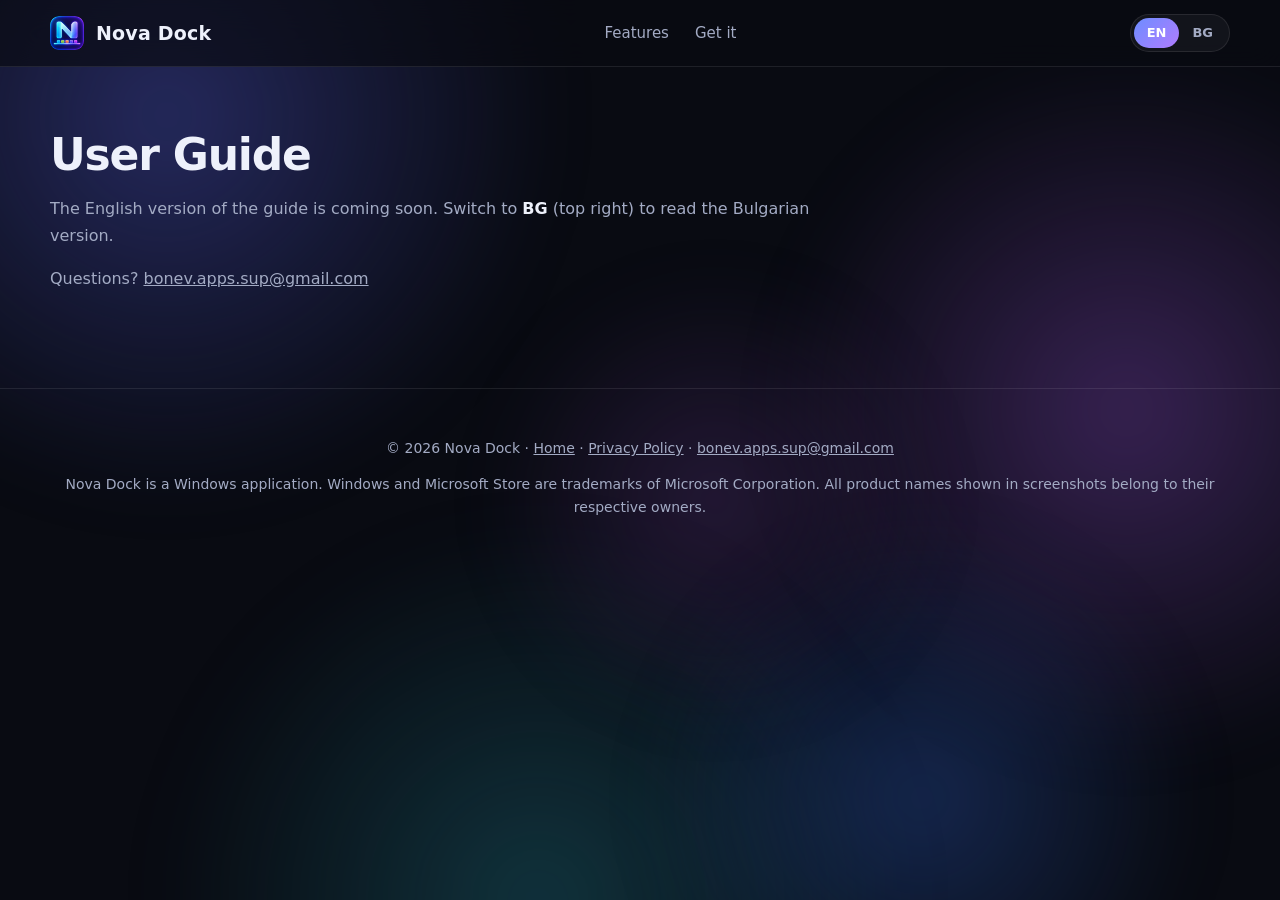
==== guide.html @ 0fa676b1 "Add user guide page (Bulgarian) Co-Authored-By: Claude Sonnet 5.5 <noreply@anthropic.com>" ====
<!doctype html>
<html lang="en">
<head>
<meta charset="utf-8">
<meta name="viewport" content="width=device-width, initial-scale=1">
<title>User Guide — Nova Dock</title>
<meta name="description" content="User guide for Nova Dock, a dock for Windows: adding items, widgets, themes, settings and backup.">
<meta name="theme-color" content="#090b12">
<link rel="icon" type="image/png" href="img/favicon.png">
<link rel="stylesheet" href="css/style.css">
</head>
<body>

<div class="bg" aria-hidden="true"><i></i><i></i><i></i><i></i><i></i></div>

<nav class="top">
  <div class="wrap">
    <a class="brand" href="index.html"><img src="img/icon.png" alt="Nova Dock"> Nova Dock</a>
    <div class="links">
      <a href="index.html#features" data-i18n="nav.features">Features</a>
      <a href="index.html#get" data-i18n="nav.get">Get it</a>
    </div>
    <div class="lang" role="group" aria-label="Language">
      <button type="button" data-lang="en" class="on">EN</button>
      <button type="button" data-lang="bg">BG</button>
    </div>
  </div>
</nav>

<main class="guide">
  <div class="wrap">

    <article class="l-en">
      <h1>User Guide</h1>
      <p>The English version of the guide is coming soon. Switch to <strong>BG</strong> (top right) to read the Bulgarian version.</p>
      <p>Questions? <a href="mailto:bonev.apps.sup@gmail.com">bonev.apps.sup@gmail.com</a></p>
    </article>

    <div class="l-bg guide-layout">

      <aside class="toc" aria-label="Съдържание">
        <strong>Съдържание</strong>
        <a href="#start">1. Първи стъпки</a>
        <a href="#add">2. Добавяне в дока</a>
        <a href="#widgets">3. Уиджети</a>
        <a href="#look">4. Вид и теми</a>
        <a href="#behavior">5. Поведение</a>
        <a href="#backup">6. Настройки и архив</a>
        <a href="#faq">7. Въпроси</a>
        <a href="#contact">8. Контакт</a>
      </aside>

      <article class="guide-body">
        <h1>Ръководство за потребителя</h1>
        <p class="intro">Накратко как се работи с Nova Dock. Почти всичко се прави с десен бутон на мишката върху дока.</p>

        <h2 id="start">1. Първи стъпки</h2>
        <img class="shot" src="img/dock.png" alt="Nova Dock на работния плот" loading="lazy">
        <p>След инсталацията докът се появява в долния край на екрана с няколко готови икони. Нищо друго не е нужно: плъзни мишката върху иконите, за да се увеличат, и щракни, за да стартираш програма.</p>
        <ul>
          <li><strong>Десен бутон</strong> върху дока (или върху празно място в него) отваря главното меню: добавяне, теми, настройки, изход.</li>
          <li><strong>Настройки</strong> — десен бутон върху дока → <em>Настройки…</em>.</li>
          <li><strong>Изход</strong> — десен бутон → <em>Изход</em>. Така докът се затваря напълно.</li>
          <li><strong>Стартиране с Windows</strong> — включва се в <em>Настройки → Общи</em>.</li>
          <li><strong>Бързи клавиши</strong> за скриване/показване на докове и за отваряне на настройките могат да се зададат в <em>Настройки → Поведение</em>. По подразбиране не са зададени.</li>
        </ul>

        <h2 id="add">2. Добавяне на неща в дока</h2>
        <p>Десен бутон върху дока → <em>Добави в дока</em>. Може да добавиш:</p>
        <ul>
          <li><strong>Приложение от списъка</strong> — избираш от всичко инсталирано на компютъра.</li>
          <li><strong>Файл (.exe, .lnk)</strong> — програма или пряк път.</li>
          <li><strong>Папка</strong> — отваря се в Explorer или като купчина (ветрило или мрежа) с последните файлове. Има и <em>готови папки</em>.</li>
          <li><strong>Разделител</strong> — тънка линия между групи икони.</li>
          <li><strong>Контейнер (група)</strong> — една икона, която отваря няколко приложения или файла.</li>
          <li><strong>Бутон „Всички програми“</strong> — списък с всичко инсталирано.</li>
          <li><strong>Уиджет</strong> — виж следващия раздел.</li>
        </ul>
        <p>Можеш и да <strong>влачиш</strong> файл или програма с мишката направо върху дока. Иконите се пренареждат пак с влачене.</p>
        <p>Десен бутон върху самата икона: <em>Преименувай</em>, <em>Смени иконата</em>, <em>Свойства</em>, <em>Премахни</em>. Ако искаш да не ги местиш случайно, ползвай <em>Заключи иконите</em> в главното меню.</p>
        <p>Отворените програми се показват в дока със светещ индикатор. Задръж мишката върху тях, за да видиш <strong>малък преглед на прозореца</strong>.</p>

        <h2 id="widgets">3. Уиджети</h2>
        <img class="shot" src="img/gallery.png" alt="Прозорецът за добавяне на уиджет" loading="lazy">
        <p>Уиджетът е жива икона, която показва информация или отваря малък прозорец. Добавят се от <em>Добави в дока → Уиджет…</em>. В прозореца избираш къде да отиде — <strong>в дока</strong>, <strong>на десктопа</strong> или <strong>в панела на десктопа</strong>. Зеленият <strong>+</strong> добавя, червеният <strong>−</strong> маха. Зелената отметка показва колко пъти е добавен.</p>
        <p>Десен бутон върху уиджет отваря неговите настройки (<em>Настройки на уиджета…</em>).</p>

        <h3>Системни</h3>
        <ul>
          <li><strong>Процесор, Памет, Дискове, Мрежа</strong> — натоварване, свободно място, скорост на мрежата.</li>
          <li><strong>Батерия / Захранване</strong> — заряд и бутони за изключване, рестарт и заспиване.</li>
          <li><strong>Език на клавиатурата</strong> — показва текущия и го сменя с щракване.</li>
          <li><strong>Виртуални десктопи</strong> — на кой десктоп си и колко има.</li>
          <li><strong>Сила на звука</strong> и <strong>Кошче</strong>.</li>
        </ul>

        <h3>Време и организация</h3>
        <ul>
          <li><strong>Часовник</strong> — час и дата.</li>
          <li><strong>Календар</strong> — щракни, за да отвориш месеца. Добавяш <strong>събития</strong> с час, напомняне и повторение (всяка седмица, месец или година). Дните със събития са отбелязани с линия. Първият ден от седмицата е Автоматично, понеделник или неделя.
            <img class="shot" src="img/calendar.png" alt="Календарът със събития" loading="lazy"></li>
          <li><strong>Времето</strong> — 7-дневна прогноза за избран от теб град. Градът се търси по име в <em>Настройки на времето…</em>. Данните са от MET Norway, безплатни са и не искат профил.
            <img class="shot" src="img/weather.png" alt="Прогноза за времето" loading="lazy"></li>
          <li><strong>Часовници по света</strong> — няколко часови зони едновременно.
            <img class="shot" src="img/worldclock.png" alt="Часовници по света" loading="lazy"></li>
          <li><strong>Работно време</strong> — таймер за работа и почивка. <strong>Таймер</strong> — обратно броене с аларма.
            <img class="shot" src="img/timer.png" alt="Таймер" loading="lazy"></li>
        </ul>

        <h3>Бележки и бързи неща</h3>
        <ul>
          <li><strong>Бележки</strong> — цветни лепящи бележки.
            <img class="shot" src="img/notes.png" alt="Бележки" loading="lazy"></li>
          <li><strong>Клипборд</strong> — историята на копираното. Щракни върху ред, за да го поставиш отново. Пази се само докато докът работи.
            <img class="shot" src="img/clipboard.png" alt="История на клипборда" loading="lazy"></li>
          <li><strong>Бързи действия</strong> — бутони за често ползвани неща (звук, нощен режим и др.) и плъзгач за <strong>яркост</strong> на екрана, ако компютърът го поддържа.
            <img class="shot" src="img/quick.png" alt="Бързи действия" loading="lazy"></li>
          <li>Има и фоторамка, ИИ чатове, игри и други — виж ги в прозореца за добавяне на уиджет.</li>
        </ul>

        <h2 id="look">4. Вид и теми</h2>
        <img class="shot" src="img/themes.png" alt="Готови теми" loading="lazy">
        <p>Най-бързият начин е <em>Теми…</em> в главното меню: избираш готова тема и докът се променя веднага. Ако искаш повече контрол, в <em>Настройки</em> има отделни секции:</p>
        <ul>
          <li><strong>Позиция</strong> — отгоре или отдолу, на кой монитор, къде по ширина и дали да резервира място, за да не го застъпват големите прозорци.</li>
          <li><strong>Размери</strong> — големина на иконите и разстояния.</li>
          <li><strong>Фон, Рамка, Сянка</strong> — цвят, прозрачност, градиент, размазване, своя картинка.</li>
          <li><strong>Форма на дока</strong> — заоблен правоъгълник, капсула, полица до ръба или 3D полица.
            <img class="shot" src="img/shapes.png" alt="Форми на дока" loading="lazy"></li>
          <li><strong>Увеличение и ефекти върху иконите</strong> — колко растат под мишката, отражения и др.</li>
          <li><strong>Ефект на средата</strong> — по желание <em>Сняг</em>, <em>Дъжд</em> или <em>Звезди</em> вътре в дока. По подразбиране е изключен.</li>
          <li><strong>Теми по график</strong> — докът сменя темата сам по часове.</li>
        </ul>

        <h2 id="behavior">5. Поведение</h2>
        <ul>
          <li><strong>Скриване на дока</strong> — докът може да се скрива, когато не го ползваш, и да се връща, щом приближиш мишката до ръба. Избираш анимацията и забавянето.</li>
          <li><strong>Няколко дока</strong> — <em>Докове → Нов док с икони</em>. Можеш да имаш и <em>таб док</em> (група от табове) или <em>док с балончета</em>. Всеки док има собствени настройки.</li>
          <li><strong>Профили на дока</strong> — запомнят цял набор от настройки и икони, например „Работа“ и „Игри“, и се сменят с един избор от менюто.</li>
          <li><strong>Прегледи на прозорци</strong> и <strong>надпис с името</strong> могат да се изключат от настройките.</li>
          <li><strong>Звуци</strong> — по желание: при стартиране на програма, при добавяне и махане на икона и когато програма иска внимание.</li>
        </ul>

        <h2 id="backup">6. Настройки и архив</h2>
        <ul>
          <li>Всичко, което настройваш, се пази на твоя компютър в папка <em>Data</em> до програмата. Нищо не се изпраща в интернет.</li>
          <li><strong>Резервно копие</strong> — в <em>Настройки → Резервно копие</em> избираш папка (например в OneDrive или Dropbox) и настройките се копират там.</li>
          <li><strong>На друг компютър</strong> — копирай папката <em>Data</em> или върни резервното копие.</li>
          <li><strong>Език</strong> — <em>Настройки → Език</em>. Приложението е на 12 езика, сред които български, английски, немски, френски, испански, италиански, португалски, руски, украински, полски, румънски и турски.</li>
          <li><strong>Версия</strong> — <em>Настройки → За приложението</em>.</li>
        </ul>

        <h2 id="faq">7. Често задавани въпроси</h2>
        <h3>Докът не се вижда.</h3>
        <p>Може да е скрит от автоматичното скриване — приближи мишката до ръба на екрана. Ако си задал бърз клавиш, натисни го. Ако нищо не помага, стартирай Nova Dock от менюто „Старт“.</p>
        <h3>Иконата на програма е грешна или липсва.</h3>
        <p>Десен бутон върху нея → <em>Обнови иконата</em> или <em>Смени иконата…</em>.</p>
        <h3>Времето не се показва.</h3>
        <p>Провери интернет връзката и дали е избран град (десен бутон върху уиджета → <em>Настройки на времето…</em>). Данните се обновяват на около час.</p>
        <h3>Как да върна всичко, както беше?</h3>
        <p>Върни резервното копие или избери друга тема от <em>Теми…</em>.</p>
        <h3>Приложението срива ли се?</h3>
        <p>Ако Nova Dock се срине, сам се стартира отново и ти казва за това. Моля, пиши ни — виж следващия раздел.</p>

        <h2 id="contact">8. Контакт</h2>
        <p>Въпрос, проблем или идея: <a href="mailto:bonev.apps.sup@gmail.com">bonev.apps.sup@gmail.com</a>. Виж и <a href="privacy.html">политиката за поверителност</a>.</p>
      </article>
    </div>

  </div>
</main>

<footer>
  <div class="wrap">
    <p>© <span id="year">2026</span> Nova Dock · <a href="index.html" data-i18n="legal.home">Home</a> · <a href="privacy.html" data-i18n="foot.privacy">Privacy Policy</a> · <a href="mailto:bonev.apps.sup@gmail.com">bonev.apps.sup@gmail.com</a></p>
    <p data-i18n="foot.text"></p>
  </div>
</footer>

<script src="js/lang-en.js"></script>
<script src="js/lang-bg.js"></script>
<script src="js/site.js"></script>
</body>
</html>
---- css/style.css ----
:root {
  --bg: #090b12;
  --bg-2: #0f1220;
  --card: rgba(255, 255, 255, 0.045);
  --card-border: rgba(255, 255, 255, 0.09);
  --text: #eef1fb;
  --dim: #a3abc4;
  --accent: #6d8dff;
  --accent-2: #b07cff;
  --accent-3: #4fd1c5;
  --radius: 20px;
  --max: 1180px;
}

* { box-sizing: border-box; }

html { scroll-behavior: smooth; }

body {
  margin: 0;
  background: var(--bg);
  color: var(--text);
  font-family: "Segoe UI", system-ui, -apple-system, "Helvetica Neue", Arial, sans-serif;
  line-height: 1.6;
  -webkit-font-smoothing: antialiased;
  overflow-x: hidden;
}

.bg {
  position: fixed;
  inset: 0;
  z-index: -2;
  overflow: hidden;
  pointer-events: none;
}

.bg i {
  position: absolute;
  border-radius: 50%;
  filter: blur(30px);
  will-change: transform;
}

.bg i:nth-child(1) {
  width: 62vmax; height: 62vmax; left: -18vmax; top: -22vmax;
  background: radial-gradient(circle at center, rgba(66, 72, 170, 0.5) 0%, rgba(66, 72, 170, 0.22) 38%, transparent 70%);
  animation: drift1 70s ease-in-out infinite alternate;
}

.bg i:nth-child(2) {
  width: 56vmax; height: 56vmax; right: -16vmax; top: 4vmax;
  background: radial-gradient(circle at center, rgba(112, 62, 160, 0.46) 0%, rgba(112, 62, 160, 0.2) 38%, transparent 70%);
  animation: drift2 86s ease-in-out infinite alternate;
}

.bg i:nth-child(3) {
  width: 60vmax; height: 60vmax; left: 12vmax; bottom: -30vmax;
  background: radial-gradient(circle at center, rgba(28, 108, 122, 0.42) 0%, rgba(28, 108, 122, 0.18) 38%, transparent 70%);
  animation: drift3 78s ease-in-out infinite alternate;
}

.bg i:nth-child(4) {
  width: 44vmax; height: 44vmax; right: 6vmax; bottom: -14vmax;
  background: radial-gradient(circle at center, rgba(40, 82, 170, 0.4) 0%, rgba(40, 82, 170, 0.17) 40%, transparent 70%);
  animation: drift4 94s ease-in-out infinite alternate;
}

.bg i:nth-child(5) {
  width: 36vmax; height: 36vmax; left: 38vmax; top: 30vh;
  background: radial-gradient(circle at center, rgba(94, 52, 130, 0.32) 0%, rgba(94, 52, 130, 0.14) 40%, transparent 70%);
  animation: drift5 104s ease-in-out infinite alternate;
}

@keyframes drift1 { from { transform: translate(0, 0) scale(1); } to { transform: translate(18vmax, 14vmax) scale(1.18); } }
@keyframes drift2 { from { transform: translate(0, 0) scale(1.1); } to { transform: translate(-20vmax, 18vmax) scale(0.92); } }
@keyframes drift3 { from { transform: translate(0, 0) scale(1); } to { transform: translate(22vmax, -12vmax) scale(1.2); } }
@keyframes drift4 { from { transform: translate(0, 0) scale(1.12); } to { transform: translate(-16vmax, -18vmax) scale(0.9); } }
@keyframes drift5 { from { transform: translate(-10vmax, 0) scale(0.95); } to { transform: translate(14vmax, 10vmax) scale(1.2); } }

.trail {
  position: fixed;
  left: 0;
  top: 0;
  width: 100vw;
  height: 100vh;
  z-index: 100;
  pointer-events: none;
}

@media (hover: none), (pointer: coarse) {
  .trail { display: none; }
}
}

img { max-width: 100%; display: block; }

a { color: inherit; text-decoration: none; }

.wrap { width: min(var(--max), 100% - 40px); margin: 0 auto; }

svg.i { width: 24px; height: 24px; stroke: currentColor; fill: none; stroke-width: 1.7; stroke-linecap: round; stroke-linejoin: round; }

nav.top {
  position: sticky;
  top: 0;
  z-index: 20;
  backdrop-filter: blur(16px);
  background: rgba(9, 11, 18, 0.68);
  border-bottom: 1px solid var(--card-border);
}

nav.top .wrap { display: flex; align-items: center; justify-content: space-between; height: 66px; gap: 16px; }

.brand { display: flex; align-items: center; gap: 12px; font-weight: 700; font-size: 19px; letter-spacing: 0.2px; }
.brand img { width: 34px; height: 34px; border-radius: 9px; }

.links { display: flex; align-items: center; gap: 26px; color: var(--dim); font-size: 15px; }
.links a:hover { color: var(--text); }

.lang { display: inline-flex; border: 1px solid var(--card-border); border-radius: 999px; padding: 3px; background: var(--card); }
.lang button {
  border: 0; background: transparent; color: var(--dim); font: inherit; font-size: 13px; font-weight: 600;
  padding: 5px 13px; border-radius: 999px; cursor: pointer; transition: 0.2s;
}
.lang button.on { background: linear-gradient(135deg, var(--accent), var(--accent-2)); color: #fff; }

.hero { text-align: center; padding: 18px 0 40px; }

.chips { display: flex; justify-content: center; flex-wrap: wrap; gap: 10px; margin-bottom: 26px; }
.chip {
  font-size: 13px; color: var(--dim); border: 1px solid var(--card-border); background: var(--card);
  padding: 5px 14px; border-radius: 999px;
}

h1 {
  font-size: clamp(38px, 6.4vw, 70px);
  line-height: 1.08;
  margin: 0 auto 22px;
  max-width: 900px;
  letter-spacing: -1.2px;
}

.grad {
  background: linear-gradient(120deg, #8fb0ff, #c39bff 55%, #6ee7d8);
  -webkit-background-clip: text; background-clip: text; color: transparent;
}

.lead { font-size: clamp(17px, 2vw, 20px); color: var(--dim); max-width: 760px; margin: 0 auto 34px; }

.cta { display: flex; justify-content: center; flex-wrap: wrap; gap: 14px; }

.btn {
  display: inline-flex; align-items: center; gap: 10px; padding: 14px 26px; border-radius: 14px;
  font-weight: 600; font-size: 16px; border: 1px solid var(--card-border); transition: 0.2s;
}
.btn.primary { background: linear-gradient(135deg, var(--accent), var(--accent-2)); border-color: transparent; color: #fff; box-shadow: 0 10px 34px rgba(109, 141, 255, 0.35); }
.btn.primary:hover { transform: translateY(-2px); }
.btn.ghost { background: var(--card); }
.btn.ghost:hover { background: rgba(255, 255, 255, 0.09); }
.btn.soon { background: var(--card); color: var(--dim); cursor: default; }

.shot {
  border-radius: 22px; border: 1px solid var(--card-border);
  box-shadow: 0 30px 90px rgba(0, 0, 0, 0.55), 0 0 0 1px rgba(255, 255, 255, 0.03);
  background: var(--bg-2);
}

.hero .shot { margin: 54px auto 0; max-width: 1060px; }

section { padding: 84px 0; }

.eyebrow { color: var(--accent); font-weight: 700; font-size: 13px; letter-spacing: 1.6px; text-transform: uppercase; margin-bottom: 12px; }

h2 { font-size: clamp(28px, 4vw, 42px); line-height: 1.15; margin: 0 0 16px; letter-spacing: -0.6px; }

.sub { color: var(--dim); font-size: 18px; max-width: 700px; }

.center { text-align: center; }
.center .sub { margin: 0 auto; }

.grid { display: grid; grid-template-columns: repeat(auto-fill, minmax(290px, 1fr)); gap: 18px; margin-top: 46px; }

.card {
  background: var(--card); border: 1px solid var(--card-border); border-radius: var(--radius);
  padding: 26px; transition: 0.25s;
}
.card:hover { transform: translateY(-4px); background: rgba(255, 255, 255, 0.07); border-color: rgba(255, 255, 255, 0.16); }

.ico {
  width: 50px; height: 50px; border-radius: 14px; display: grid; place-items: center; margin-bottom: 16px; color: #fff;
  background: linear-gradient(135deg, var(--c1, #6d8dff), var(--c2, #b07cff));
  box-shadow: 0 8px 22px rgba(109, 141, 255, 0.22);
}

.card h3 { margin: 0 0 8px; font-size: 19px; }
.card p { margin: 0; color: var(--dim); font-size: 15.5px; }

.split { display: grid; grid-template-columns: minmax(0, 1fr) minmax(0, 1.15fr); gap: 56px; align-items: center; }
.split.rev { grid-template-columns: minmax(0, 1.15fr) minmax(0, 1fr); }
.split > * { min-width: 0; }
.split .shot { width: 100%; height: auto; }
.split.rev .text { order: 2; }

.split .text p { color: var(--dim); font-size: 17.5px; margin: 0 0 14px; }

.ticks { list-style: none; padding: 0; margin: 18px 0 0; display: grid; gap: 10px; }
.ticks li { position: relative; padding-left: 30px; color: var(--text); font-size: 16px; }
.ticks li::before {
  content: ""; position: absolute; left: 0; top: 7px; width: 17px; height: 17px; border-radius: 50%;
  background: linear-gradient(135deg, var(--accent), var(--accent-3));
}
.ticks li::after {
  content: ""; position: absolute; left: 5px; top: 11px; width: 7px; height: 4px; border-left: 2px solid #fff; border-bottom: 2px solid #fff; transform: rotate(-45deg);
}

.gallery { display: grid; grid-template-columns: repeat(auto-fit, minmax(240px, 1fr)); gap: 20px; margin-top: 44px; align-items: start; }
.gallery figure { margin: 0; }
.gallery .shot { width: 100%; }
.gallery figcaption { text-align: center; color: var(--dim); font-size: 15px; margin-top: 12px; }

.band {
  background: linear-gradient(180deg, rgba(255, 255, 255, 0.035), rgba(255, 255, 255, 0));
  border-top: 1px solid var(--card-border); border-bottom: 1px solid var(--card-border);
}

.final {
  text-align: center; padding: 92px 0 100px;
}
.final .box {
  border: 1px solid var(--card-border); border-radius: 30px; padding: 64px 28px;
  background: radial-gradient(700px 300px at 50% 0%, rgba(109, 141, 255, 0.2), transparent 70%), var(--card);
}

footer { border-top: 1px solid var(--card-border); padding: 34px 0 44px; color: var(--dim); font-size: 14px; text-align: center; }

.reveal { opacity: 0; transform: translateY(24px); transition: opacity 0.7s ease, transform 0.7s ease; }
.reveal.in { opacity: 1; transform: none; }

@media (max-width: 880px) {
  .links a { display: none; }
  .split, .split.rev { grid-template-columns: 1fr; gap: 32px; }
  .split.rev .text { order: 0; }
  section { padding: 60px 0; }
  .hero { padding-top: 14px; }
}

@media (prefers-reduced-motion: reduce) {
  html { scroll-behavior: auto; }
  .bg i { animation: none; }
  .trail { display: none; }
  .reveal { opacity: 1; transform: none; transition: none; }
}

.legal { padding: 64px 0 80px; position: relative; }
.legal .wrap { max-width: 760px; }
.legal h1 { font-size: clamp(32px, 5vw, 44px); margin: 0 0 6px; }
.legal h2 { font-size: 20px; margin: 34px 0 8px; }
.legal p, .legal li { color: var(--dim); line-height: 1.7; }
.legal ul { padding-left: 20px; }
.legal li { margin-bottom: 10px; }
.legal strong { color: inherit; }
.legal a, footer a { color: inherit; text-decoration: underline; }
.legal .upd { font-size: 14px; }
html[lang="bg"] .l-en, html:not([lang="bg"]) .l-bg { display: none; }

.promise { padding: 0 0 20px; }
.promise .grid { margin-top: 0; grid-template-columns: repeat(auto-fit, minmax(260px, 1fr)); }

.guide { padding: 64px 0 80px; position: relative; }
.guide h1 { font-size: clamp(32px, 5vw, 44px); margin: 0 0 6px; }
.guide h2 { font-size: 24px; margin: 48px 0 12px; scroll-margin-top: 90px; }
.guide h3 { font-size: 17px; margin: 26px 0 6px; }
.guide p, .guide li { color: var(--dim); line-height: 1.7; }
.guide ul { padding-left: 20px; }
.guide li { margin-bottom: 10px; }
.guide strong { color: var(--text); }
.guide em { color: var(--text); font-style: normal; }
.guide a { color: inherit; text-decoration: underline; }
.guide .intro { font-size: 18px; }
.guide .shot { display: block; max-width: 100%; height: auto; margin: 16px 0; }
.guide-layout { display: grid; grid-template-columns: 220px minmax(0, 1fr); gap: 48px; }
.guide .l-bg.guide-layout, html[lang="bg"] .guide .guide-layout { display: grid; }
.toc { position: sticky; top: 90px; align-self: start; display: flex; flex-direction: column; gap: 8px; font-size: 15px; }
.toc a { text-decoration: none; color: var(--dim); }
.toc a:hover { color: var(--text); }
.guide .l-en { max-width: 760px; }
html[lang="bg"] .guide .l-en, html:not([lang="bg"]) .guide .l-bg { display: none; }
@media (max-width: 880px) {
  .guide-layout { grid-template-columns: 1fr; gap: 20px; }
  .toc { position: static; flex-direction: row; flex-wrap: wrap; gap: 6px 14px; }
}
.guide li .shot { max-width: 380px; }
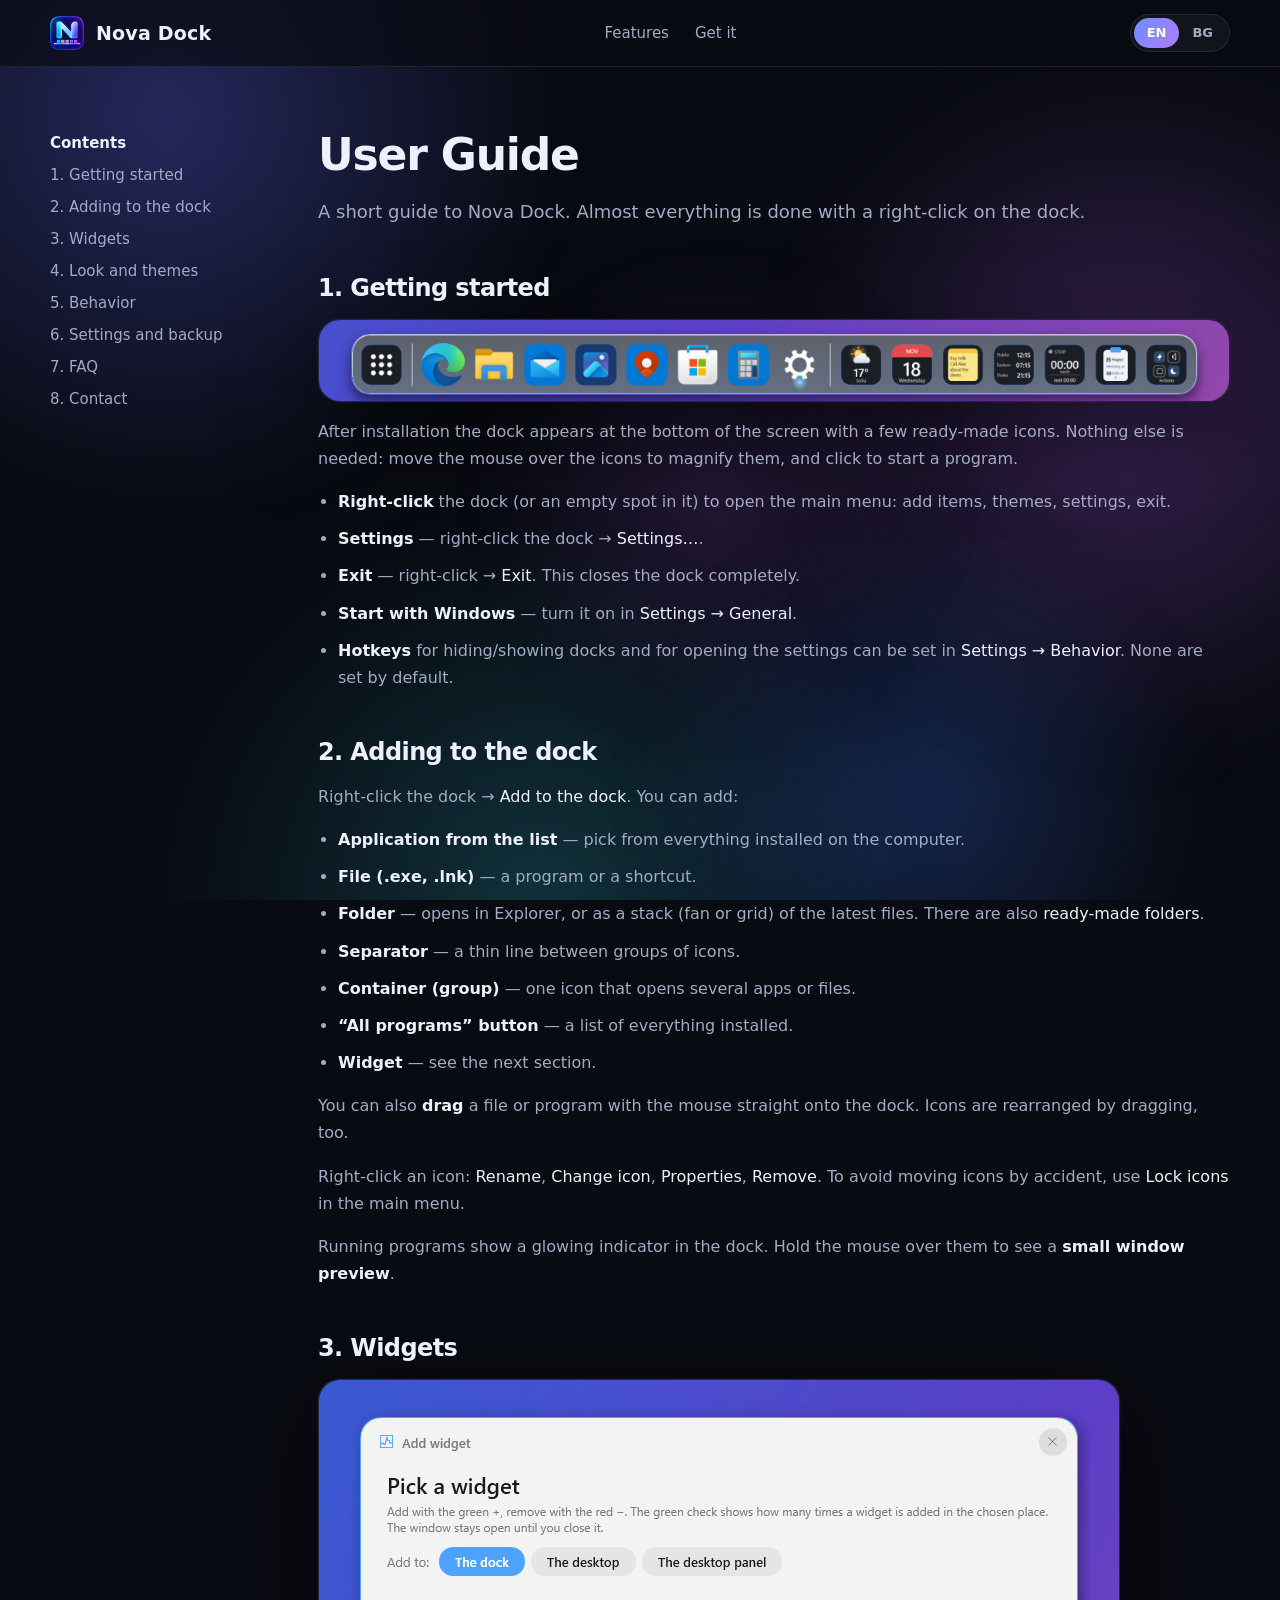
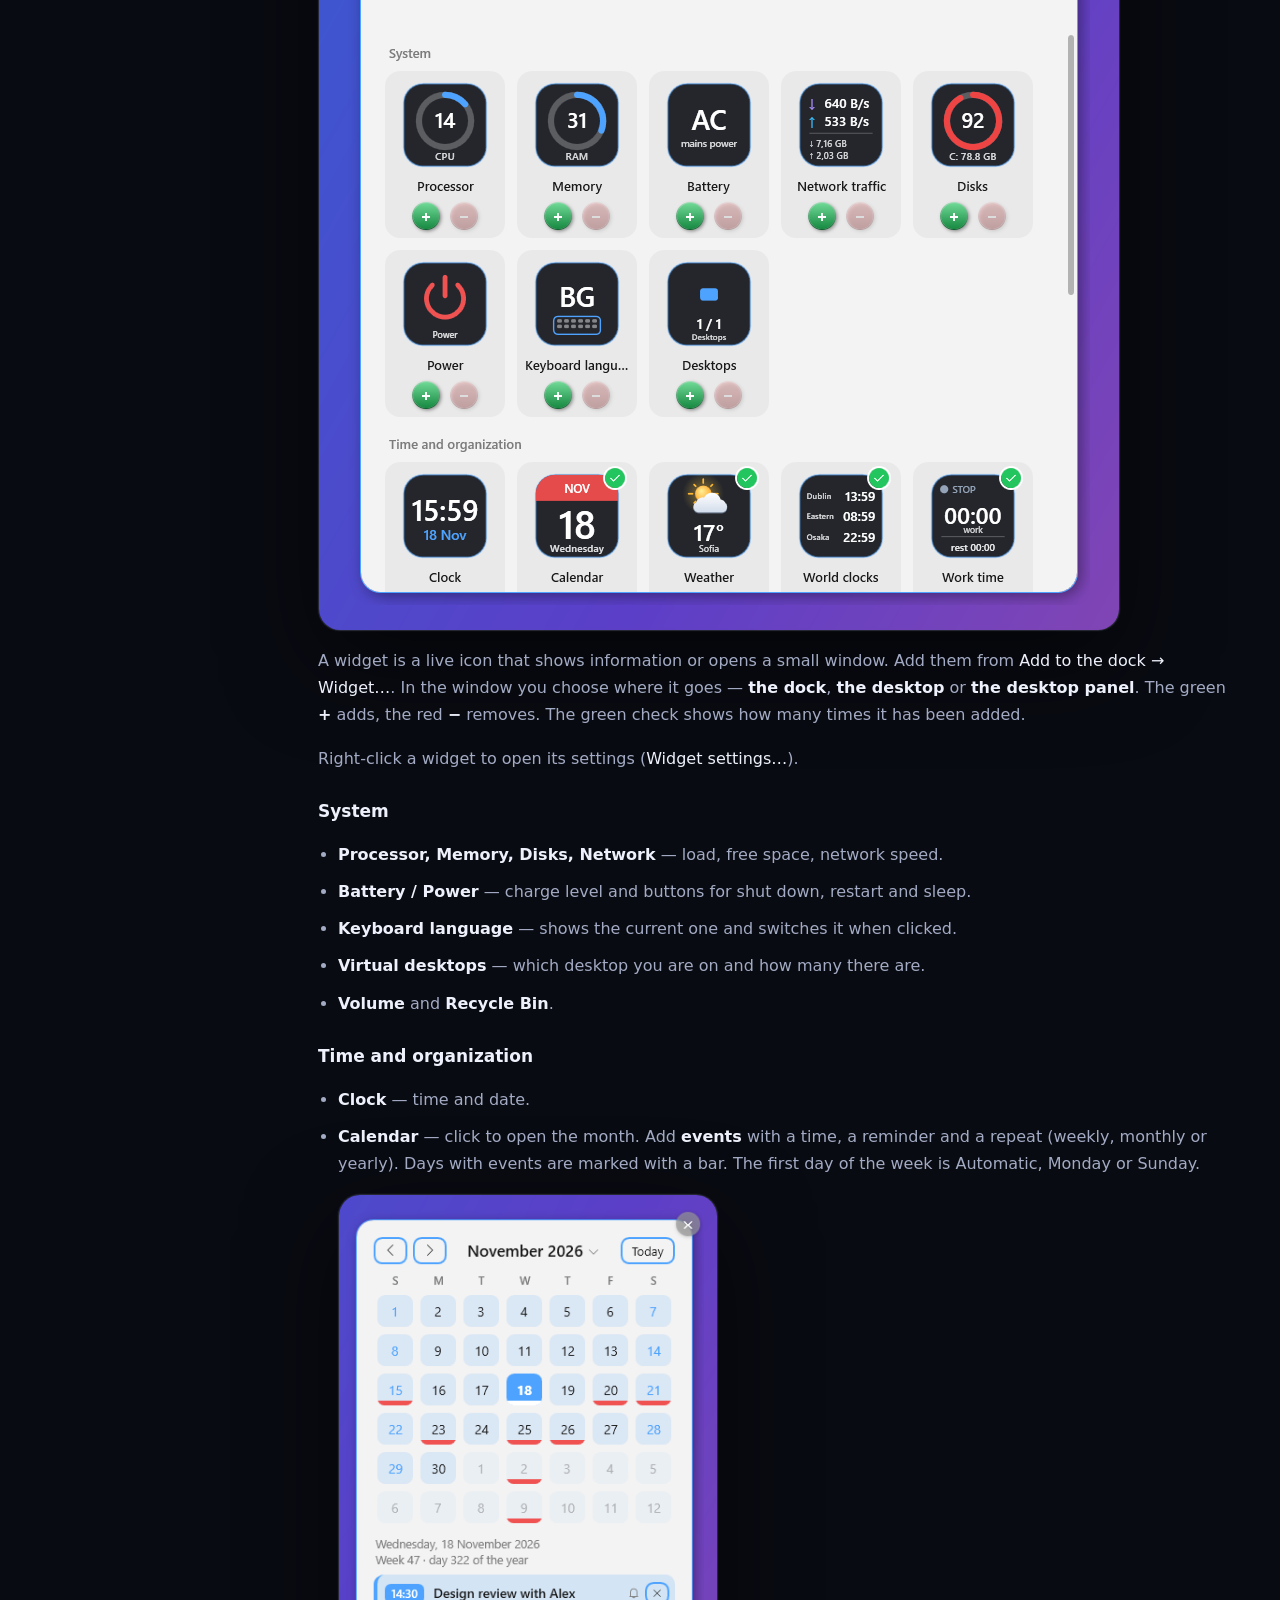
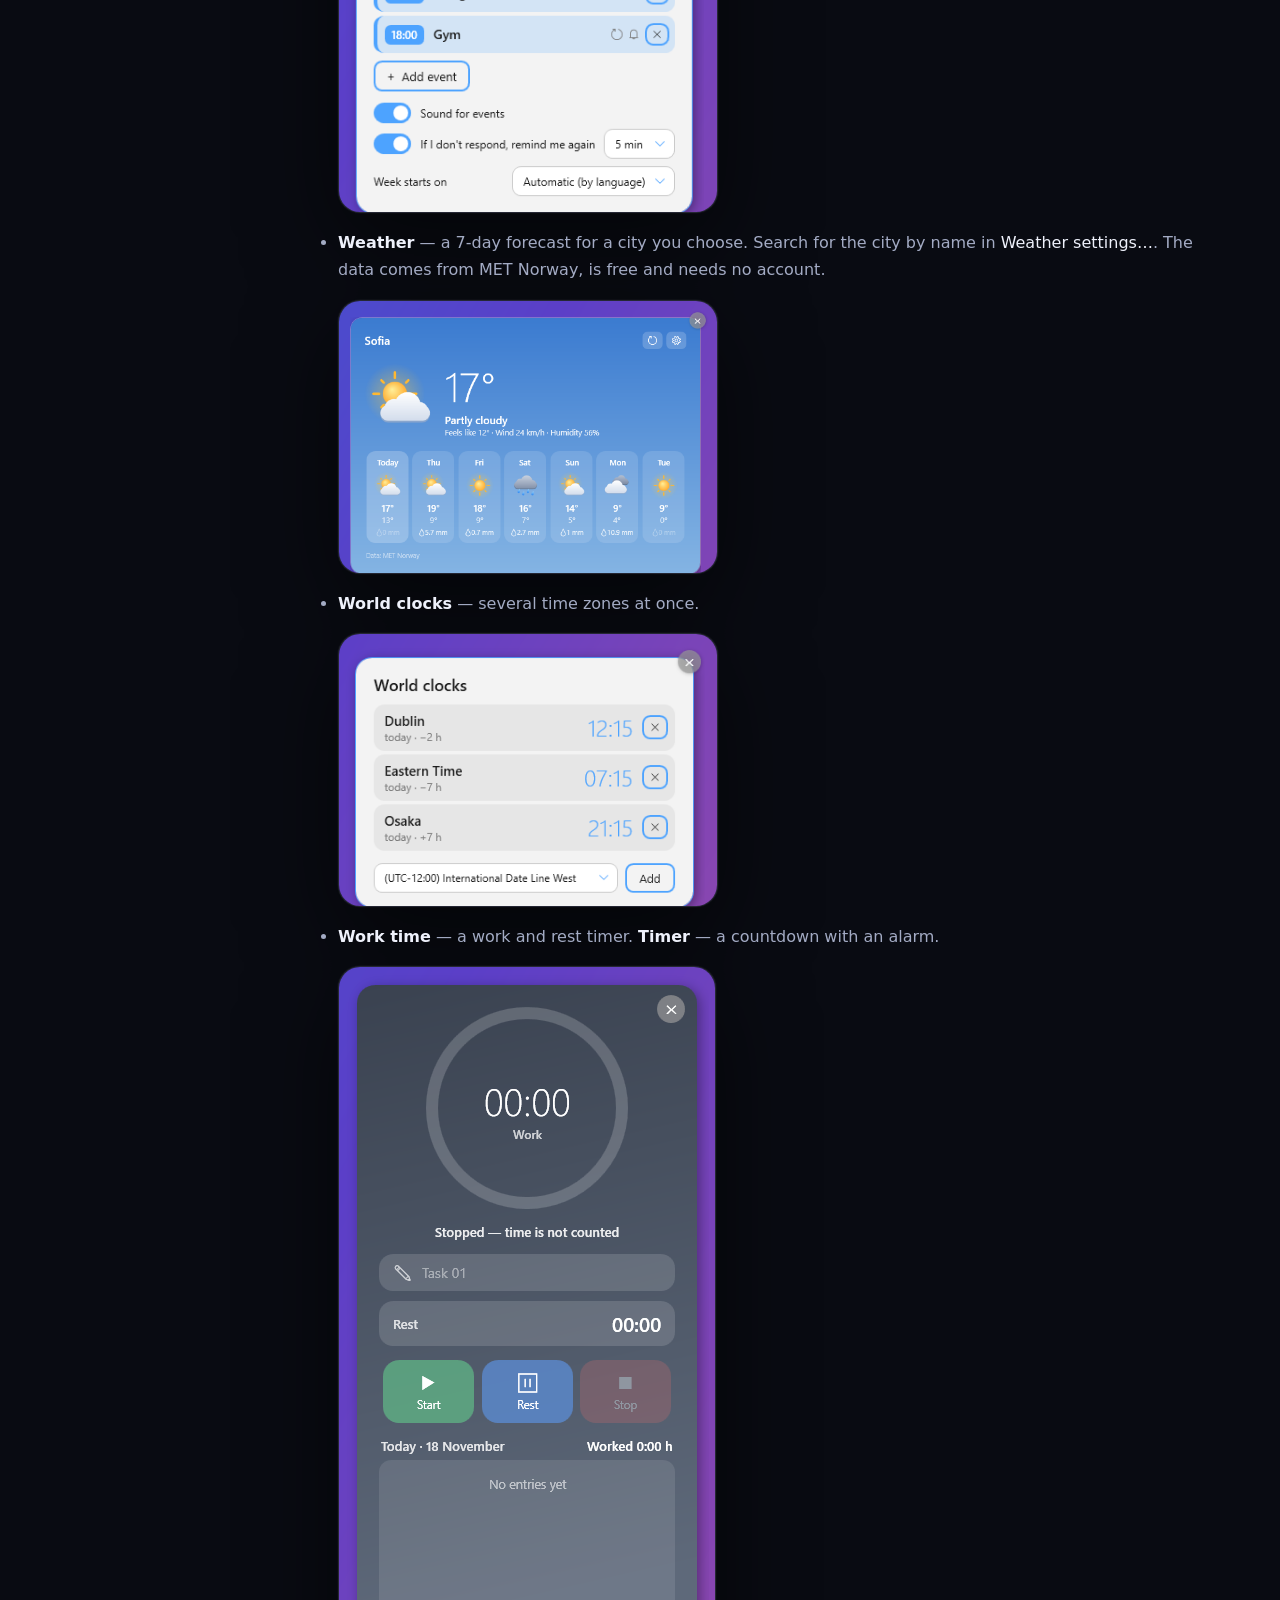
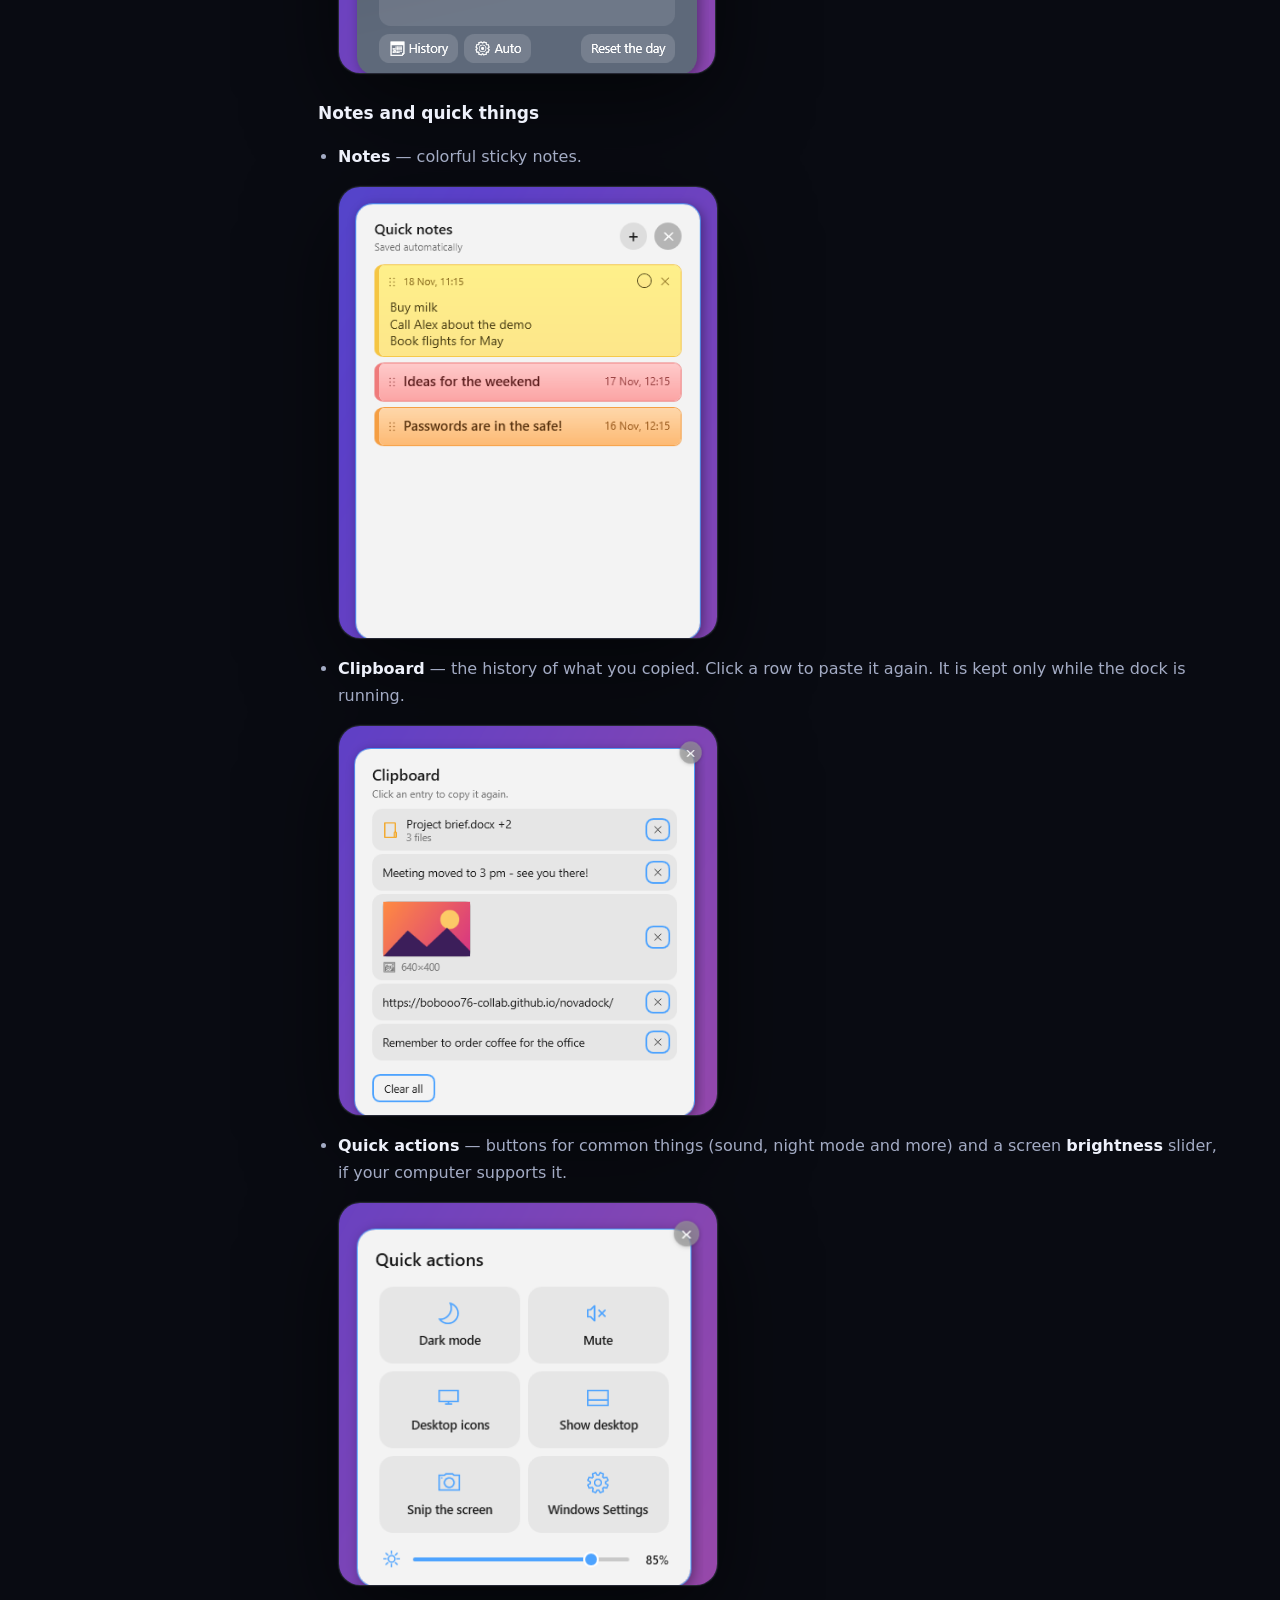
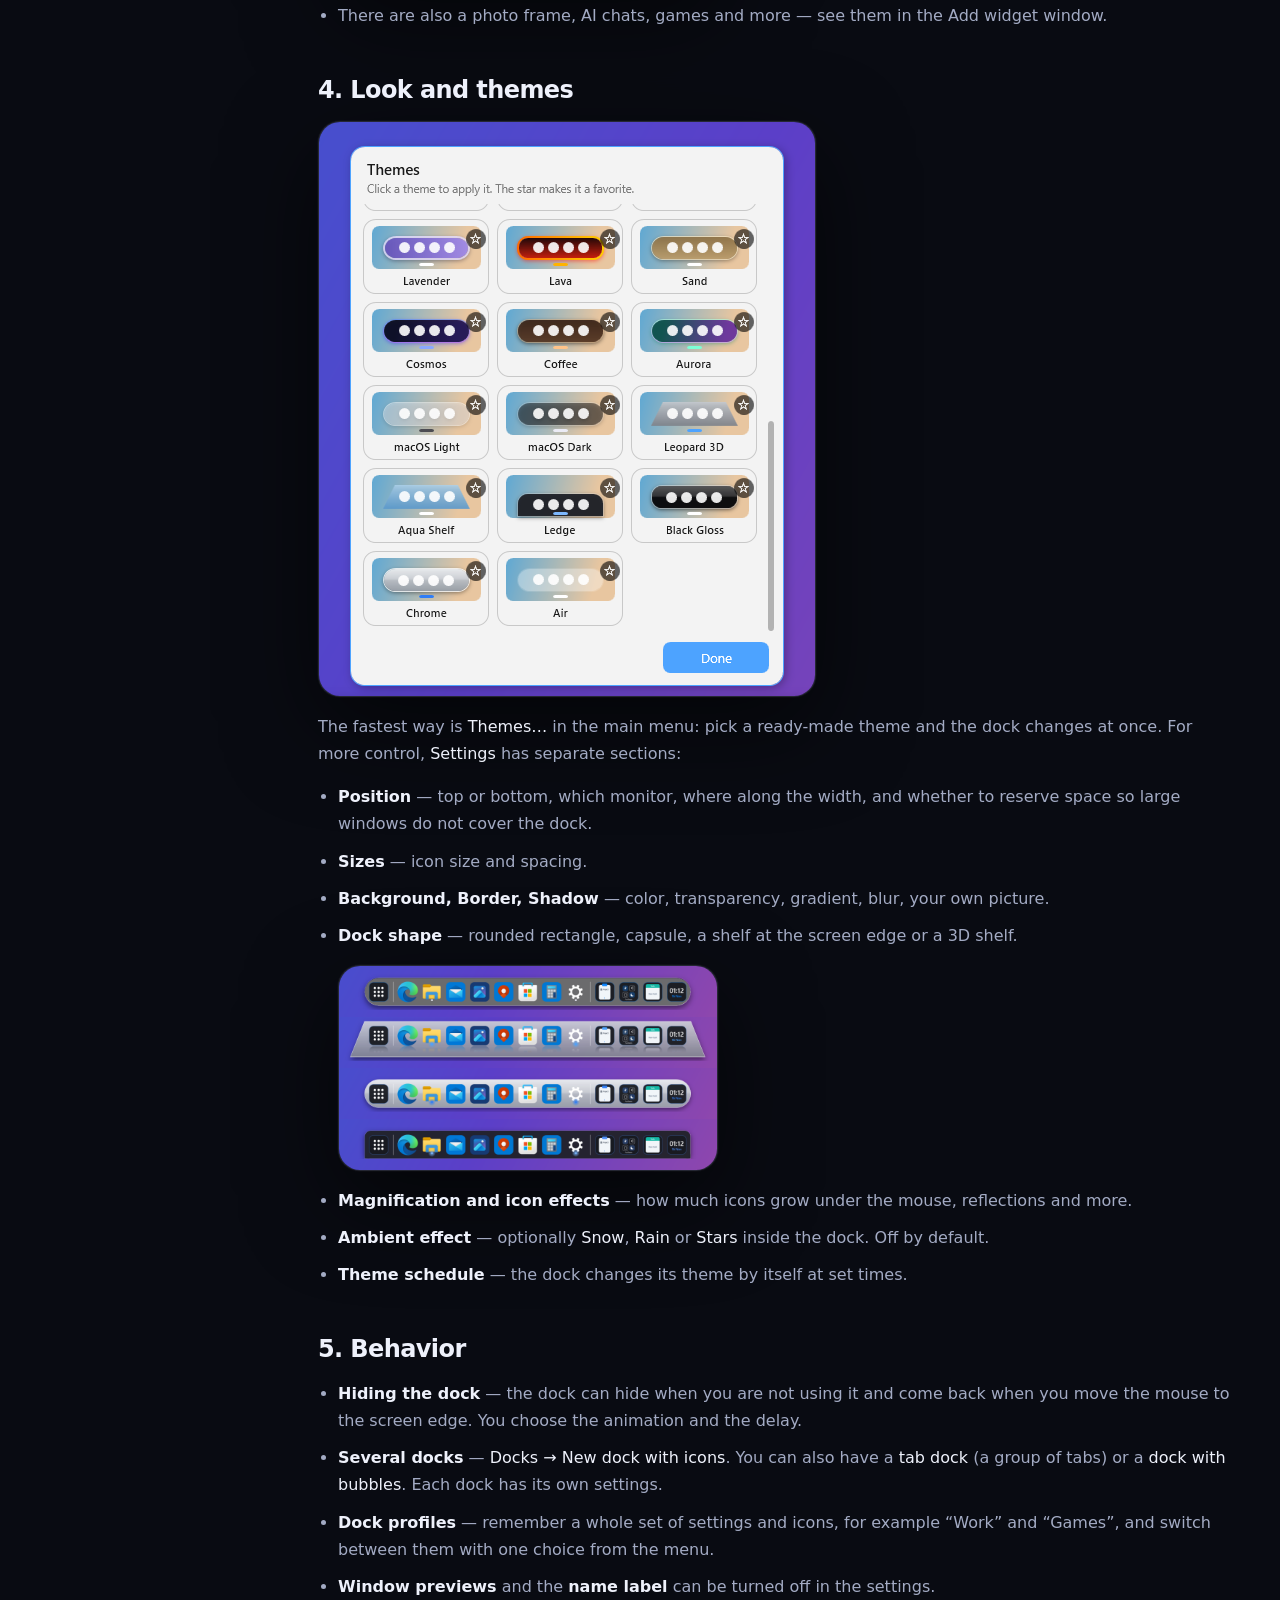
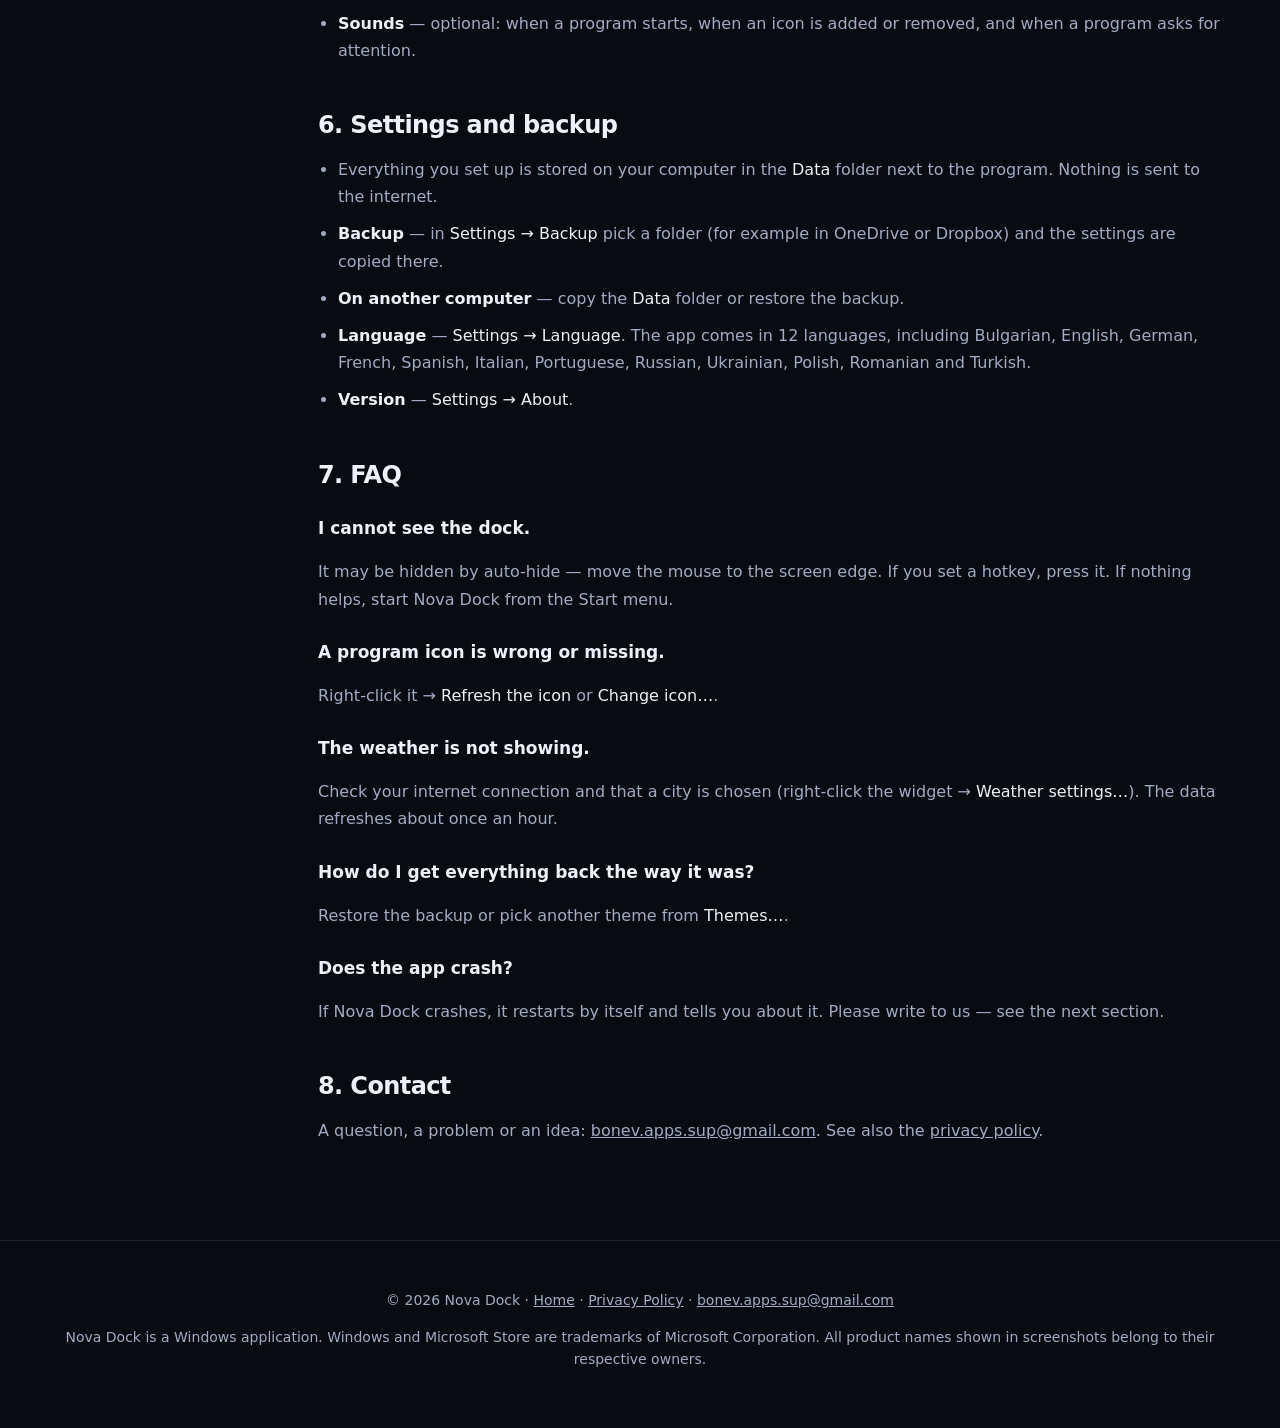
==== commit 3222fbde: "Guide: English version, dock picture cropped and enlarged Co-Authored-By: Claude Sonnet 5.5 <noreply" ====
--- a/guide.html
+++ b/guide.html
@@ -30,11 +30,136 @@
 <main class="guide">
   <div class="wrap">
 
-    <article class="l-en">
-      <h1>User Guide</h1>
-      <p>The English version of the guide is coming soon. Switch to <strong>BG</strong> (top right) to read the Bulgarian version.</p>
-      <p>Questions? <a href="mailto:bonev.apps.sup@gmail.com">bonev.apps.sup@gmail.com</a></p>
-    </article>
+    <div class="l-en guide-layout">
+
+      <aside class="toc" aria-label="Contents">
+        <strong>Contents</strong>
+        <a href="#start-en">1. Getting started</a>
+        <a href="#add-en">2. Adding to the dock</a>
+        <a href="#widgets-en">3. Widgets</a>
+        <a href="#look-en">4. Look and themes</a>
+        <a href="#behavior-en">5. Behavior</a>
+        <a href="#backup-en">6. Settings and backup</a>
+        <a href="#faq-en">7. FAQ</a>
+        <a href="#contact-en">8. Contact</a>
+      </aside>
+
+      <article class="guide-body">
+        <h1>User Guide</h1>
+        <p class="intro">A short guide to Nova Dock. Almost everything is done with a right-click on the dock.</p>
+
+        <h2 id="start-en">1. Getting started</h2>
+        <img class="shot" src="img/dock.png" alt="Nova Dock on the desktop" loading="lazy">
+        <p>After installation the dock appears at the bottom of the screen with a few ready-made icons. Nothing else is needed: move the mouse over the icons to magnify them, and click to start a program.</p>
+        <ul>
+          <li><strong>Right-click</strong> the dock (or an empty spot in it) to open the main menu: add items, themes, settings, exit.</li>
+          <li><strong>Settings</strong> — right-click the dock → <em>Settings…</em>.</li>
+          <li><strong>Exit</strong> — right-click → <em>Exit</em>. This closes the dock completely.</li>
+          <li><strong>Start with Windows</strong> — turn it on in <em>Settings → General</em>.</li>
+          <li><strong>Hotkeys</strong> for hiding/showing docks and for opening the settings can be set in <em>Settings → Behavior</em>. None are set by default.</li>
+        </ul>
+
+        <h2 id="add-en">2. Adding to the dock</h2>
+        <p>Right-click the dock → <em>Add to the dock</em>. You can add:</p>
+        <ul>
+          <li><strong>Application from the list</strong> — pick from everything installed on the computer.</li>
+          <li><strong>File (.exe, .lnk)</strong> — a program or a shortcut.</li>
+          <li><strong>Folder</strong> — opens in Explorer, or as a stack (fan or grid) of the latest files. There are also <em>ready-made folders</em>.</li>
+          <li><strong>Separator</strong> — a thin line between groups of icons.</li>
+          <li><strong>Container (group)</strong> — one icon that opens several apps or files.</li>
+          <li><strong>“All programs” button</strong> — a list of everything installed.</li>
+          <li><strong>Widget</strong> — see the next section.</li>
+        </ul>
+        <p>You can also <strong>drag</strong> a file or program with the mouse straight onto the dock. Icons are rearranged by dragging, too.</p>
+        <p>Right-click an icon: <em>Rename</em>, <em>Change icon</em>, <em>Properties</em>, <em>Remove</em>. To avoid moving icons by accident, use <em>Lock icons</em> in the main menu.</p>
+        <p>Running programs show a glowing indicator in the dock. Hold the mouse over them to see a <strong>small window preview</strong>.</p>
+
+        <h2 id="widgets-en">3. Widgets</h2>
+        <img class="shot" src="img/gallery.png" alt="The Add widget window" loading="lazy">
+        <p>A widget is a live icon that shows information or opens a small window. Add them from <em>Add to the dock → Widget…</em>. In the window you choose where it goes — <strong>the dock</strong>, <strong>the desktop</strong> or <strong>the desktop panel</strong>. The green <strong>+</strong> adds, the red <strong>−</strong> removes. The green check shows how many times it has been added.</p>
+        <p>Right-click a widget to open its settings (<em>Widget settings…</em>).</p>
+
+        <h3>System</h3>
+        <ul>
+          <li><strong>Processor, Memory, Disks, Network</strong> — load, free space, network speed.</li>
+          <li><strong>Battery / Power</strong> — charge level and buttons for shut down, restart and sleep.</li>
+          <li><strong>Keyboard language</strong> — shows the current one and switches it when clicked.</li>
+          <li><strong>Virtual desktops</strong> — which desktop you are on and how many there are.</li>
+          <li><strong>Volume</strong> and <strong>Recycle Bin</strong>.</li>
+        </ul>
+
+        <h3>Time and organization</h3>
+        <ul>
+          <li><strong>Clock</strong> — time and date.</li>
+          <li><strong>Calendar</strong> — click to open the month. Add <strong>events</strong> with a time, a reminder and a repeat (weekly, monthly or yearly). Days with events are marked with a bar. The first day of the week is Automatic, Monday or Sunday.
+            <img class="shot" src="img/calendar.png" alt="The calendar with events" loading="lazy"></li>
+          <li><strong>Weather</strong> — a 7-day forecast for a city you choose. Search for the city by name in <em>Weather settings…</em>. The data comes from MET Norway, is free and needs no account.
+            <img class="shot" src="img/weather.png" alt="Weather forecast" loading="lazy"></li>
+          <li><strong>World clocks</strong> — several time zones at once.
+            <img class="shot" src="img/worldclock.png" alt="World clocks" loading="lazy"></li>
+          <li><strong>Work time</strong> — a work and rest timer. <strong>Timer</strong> — a countdown with an alarm.
+            <img class="shot" src="img/timer.png" alt="Timer" loading="lazy"></li>
+        </ul>
+
+        <h3>Notes and quick things</h3>
+        <ul>
+          <li><strong>Notes</strong> — colorful sticky notes.
+            <img class="shot" src="img/notes.png" alt="Notes" loading="lazy"></li>
+          <li><strong>Clipboard</strong> — the history of what you copied. Click a row to paste it again. It is kept only while the dock is running.
+            <img class="shot" src="img/clipboard.png" alt="Clipboard history" loading="lazy"></li>
+          <li><strong>Quick actions</strong> — buttons for common things (sound, night mode and more) and a screen <strong>brightness</strong> slider, if your computer supports it.
+            <img class="shot" src="img/quick.png" alt="Quick actions" loading="lazy"></li>
+          <li>There are also a photo frame, AI chats, games and more — see them in the Add widget window.</li>
+        </ul>
+
+        <h2 id="look-en">4. Look and themes</h2>
+        <img class="shot" src="img/themes.png" alt="Ready-made themes" loading="lazy">
+        <p>The fastest way is <em>Themes…</em> in the main menu: pick a ready-made theme and the dock changes at once. For more control, <em>Settings</em> has separate sections:</p>
+        <ul>
+          <li><strong>Position</strong> — top or bottom, which monitor, where along the width, and whether to reserve space so large windows do not cover the dock.</li>
+          <li><strong>Sizes</strong> — icon size and spacing.</li>
+          <li><strong>Background, Border, Shadow</strong> — color, transparency, gradient, blur, your own picture.</li>
+          <li><strong>Dock shape</strong> — rounded rectangle, capsule, a shelf at the screen edge or a 3D shelf.
+            <img class="shot" src="img/shapes.png" alt="Dock shapes" loading="lazy"></li>
+          <li><strong>Magnification and icon effects</strong> — how much icons grow under the mouse, reflections and more.</li>
+          <li><strong>Ambient effect</strong> — optionally <em>Snow</em>, <em>Rain</em> or <em>Stars</em> inside the dock. Off by default.</li>
+          <li><strong>Theme schedule</strong> — the dock changes its theme by itself at set times.</li>
+        </ul>
+
+        <h2 id="behavior-en">5. Behavior</h2>
+        <ul>
+          <li><strong>Hiding the dock</strong> — the dock can hide when you are not using it and come back when you move the mouse to the screen edge. You choose the animation and the delay.</li>
+          <li><strong>Several docks</strong> — <em>Docks → New dock with icons</em>. You can also have a <em>tab dock</em> (a group of tabs) or a <em>dock with bubbles</em>. Each dock has its own settings.</li>
+          <li><strong>Dock profiles</strong> — remember a whole set of settings and icons, for example “Work” and “Games”, and switch between them with one choice from the menu.</li>
+          <li><strong>Window previews</strong> and the <strong>name label</strong> can be turned off in the settings.</li>
+          <li><strong>Sounds</strong> — optional: when a program starts, when an icon is added or removed, and when a program asks for attention.</li>
+        </ul>
+
+        <h2 id="backup-en">6. Settings and backup</h2>
+        <ul>
+          <li>Everything you set up is stored on your computer in the <em>Data</em> folder next to the program. Nothing is sent to the internet.</li>
+          <li><strong>Backup</strong> — in <em>Settings → Backup</em> pick a folder (for example in OneDrive or Dropbox) and the settings are copied there.</li>
+          <li><strong>On another computer</strong> — copy the <em>Data</em> folder or restore the backup.</li>
+          <li><strong>Language</strong> — <em>Settings → Language</em>. The app comes in 12 languages, including Bulgarian, English, German, French, Spanish, Italian, Portuguese, Russian, Ukrainian, Polish, Romanian and Turkish.</li>
+          <li><strong>Version</strong> — <em>Settings → About</em>.</li>
+        </ul>
+
+        <h2 id="faq-en">7. FAQ</h2>
+        <h3>I cannot see the dock.</h3>
+        <p>It may be hidden by auto-hide — move the mouse to the screen edge. If you set a hotkey, press it. If nothing helps, start Nova Dock from the Start menu.</p>
+        <h3>A program icon is wrong or missing.</h3>
+        <p>Right-click it → <em>Refresh the icon</em> or <em>Change icon…</em>.</p>
+        <h3>The weather is not showing.</h3>
+        <p>Check your internet connection and that a city is chosen (right-click the widget → <em>Weather settings…</em>). The data refreshes about once an hour.</p>
+        <h3>How do I get everything back the way it was?</h3>
+        <p>Restore the backup or pick another theme from <em>Themes…</em>.</p>
+        <h3>Does the app crash?</h3>
+        <p>If Nova Dock crashes, it restarts by itself and tells you about it. Please write to us — see the next section.</p>
+
+        <h2 id="contact-en">8. Contact</h2>
+        <p>A question, a problem or an idea: <a href="mailto:bonev.apps.sup@gmail.com">bonev.apps.sup@gmail.com</a>. See also the <a href="privacy.html">privacy policy</a>.</p>
+      </article>
+    </div>
 
     <div class="l-bg guide-layout">
 
--- a/css/style.css
+++ b/css/style.css
@@ -283,7 +283,6 @@
 .toc { position: sticky; top: 90px; align-self: start; display: flex; flex-direction: column; gap: 8px; font-size: 15px; }
 .toc a { text-decoration: none; color: var(--dim); }
 .toc a:hover { color: var(--text); }
-.guide .l-en { max-width: 760px; }
 html[lang="bg"] .guide .l-en, html:not([lang="bg"]) .guide .l-bg { display: none; }
 @media (max-width: 880px) {
   .guide-layout { grid-template-columns: 1fr; gap: 20px; }
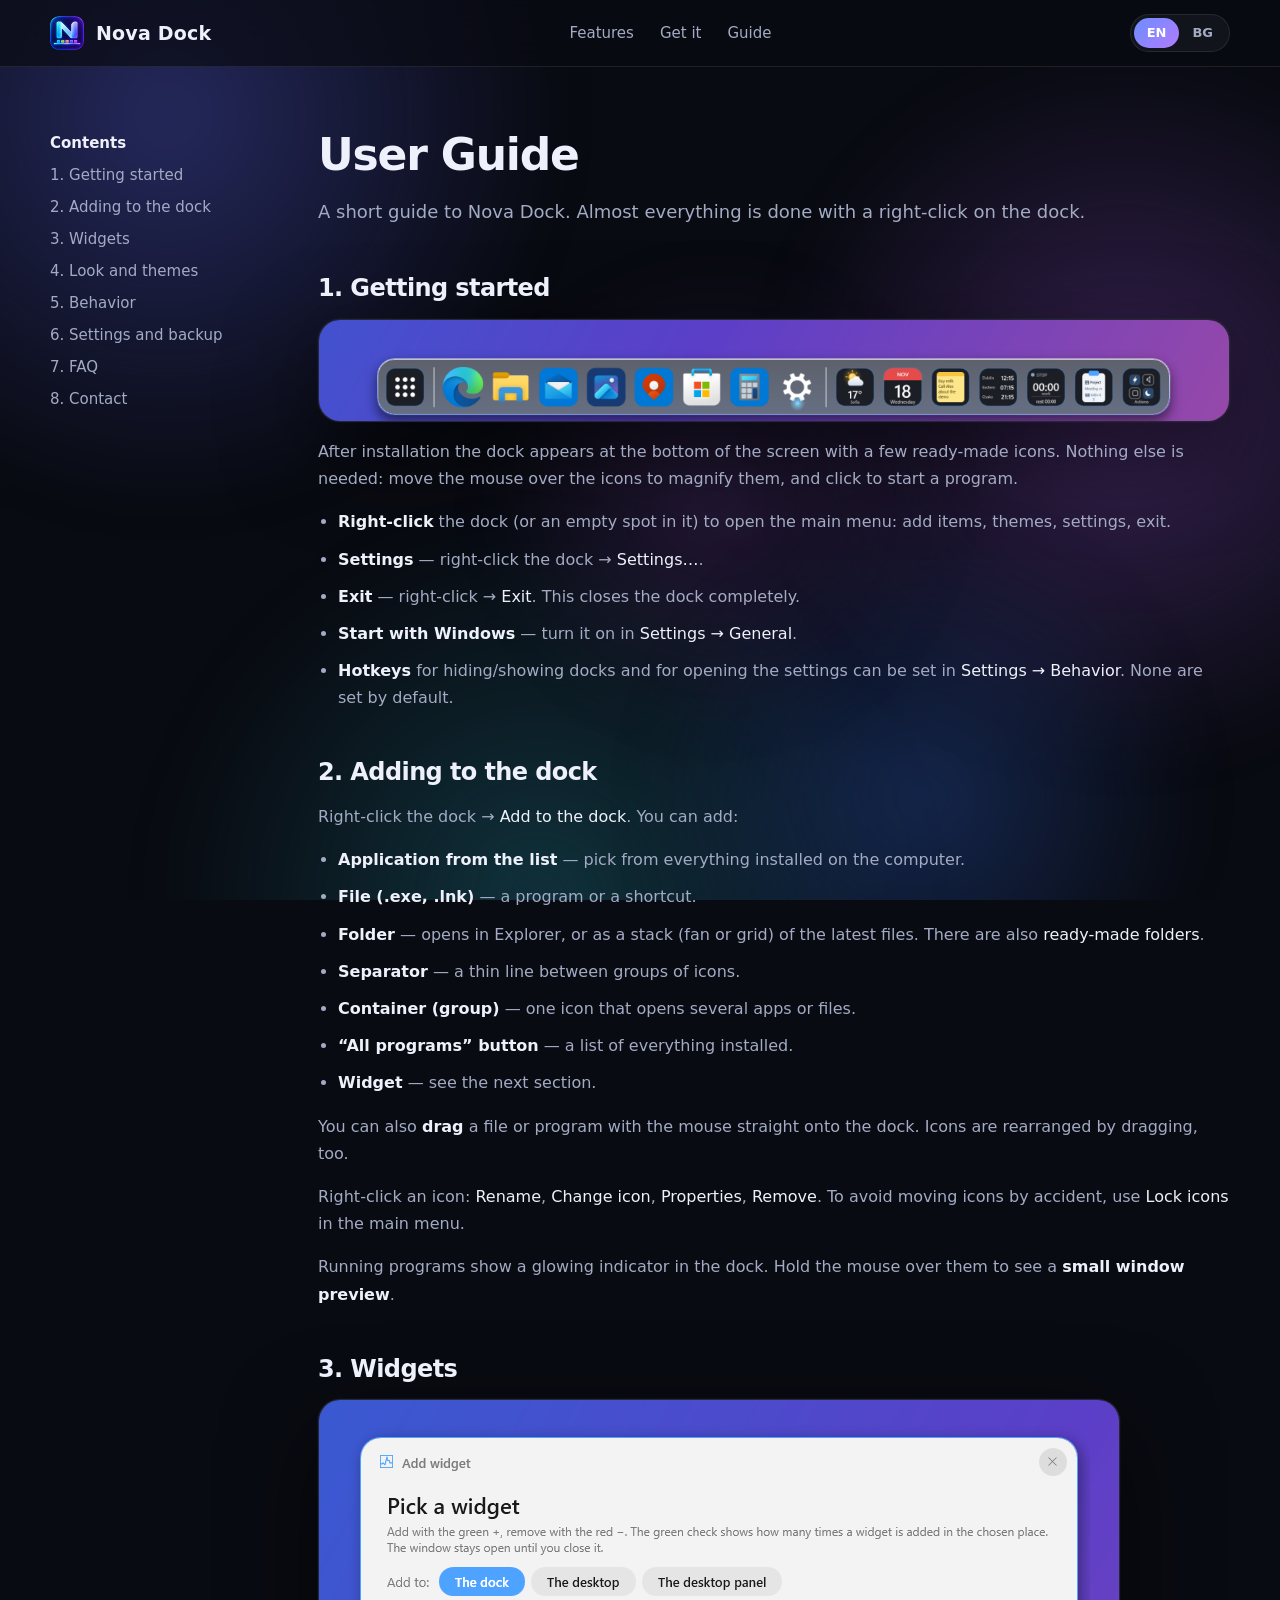
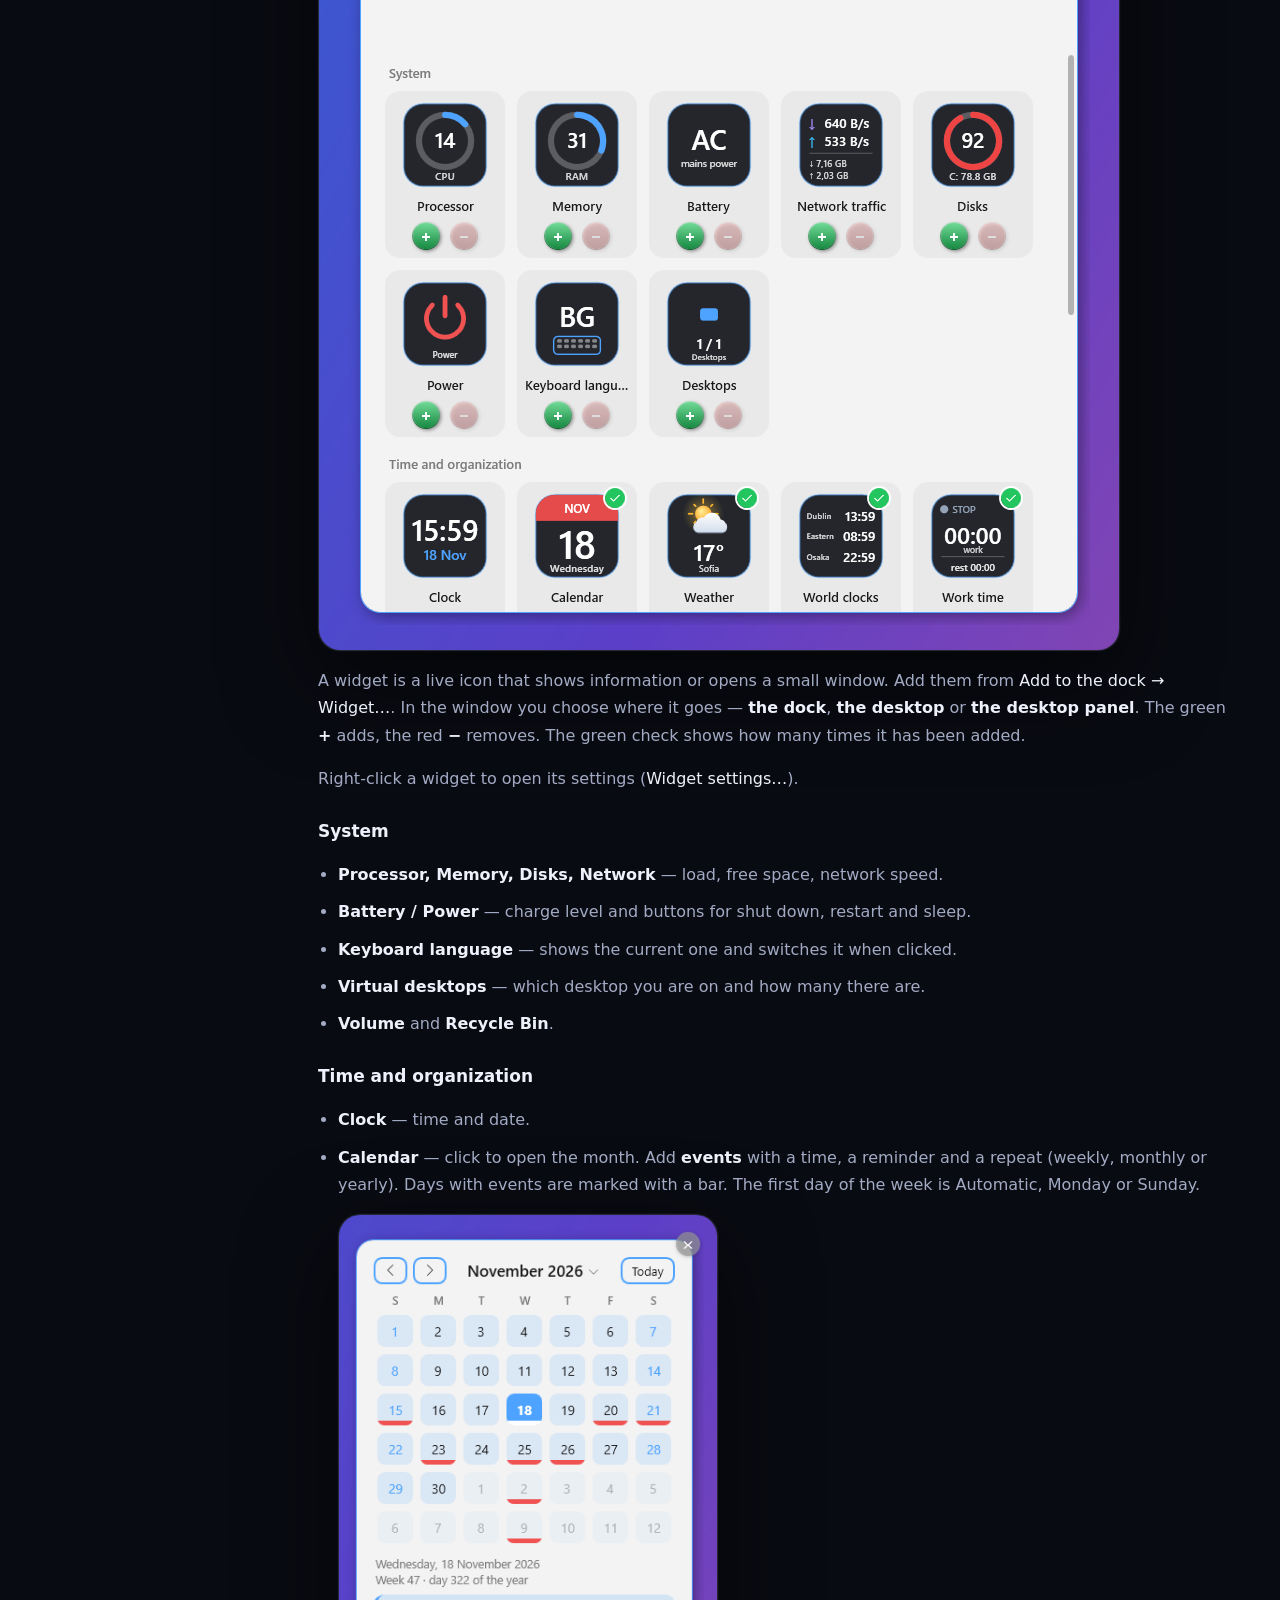
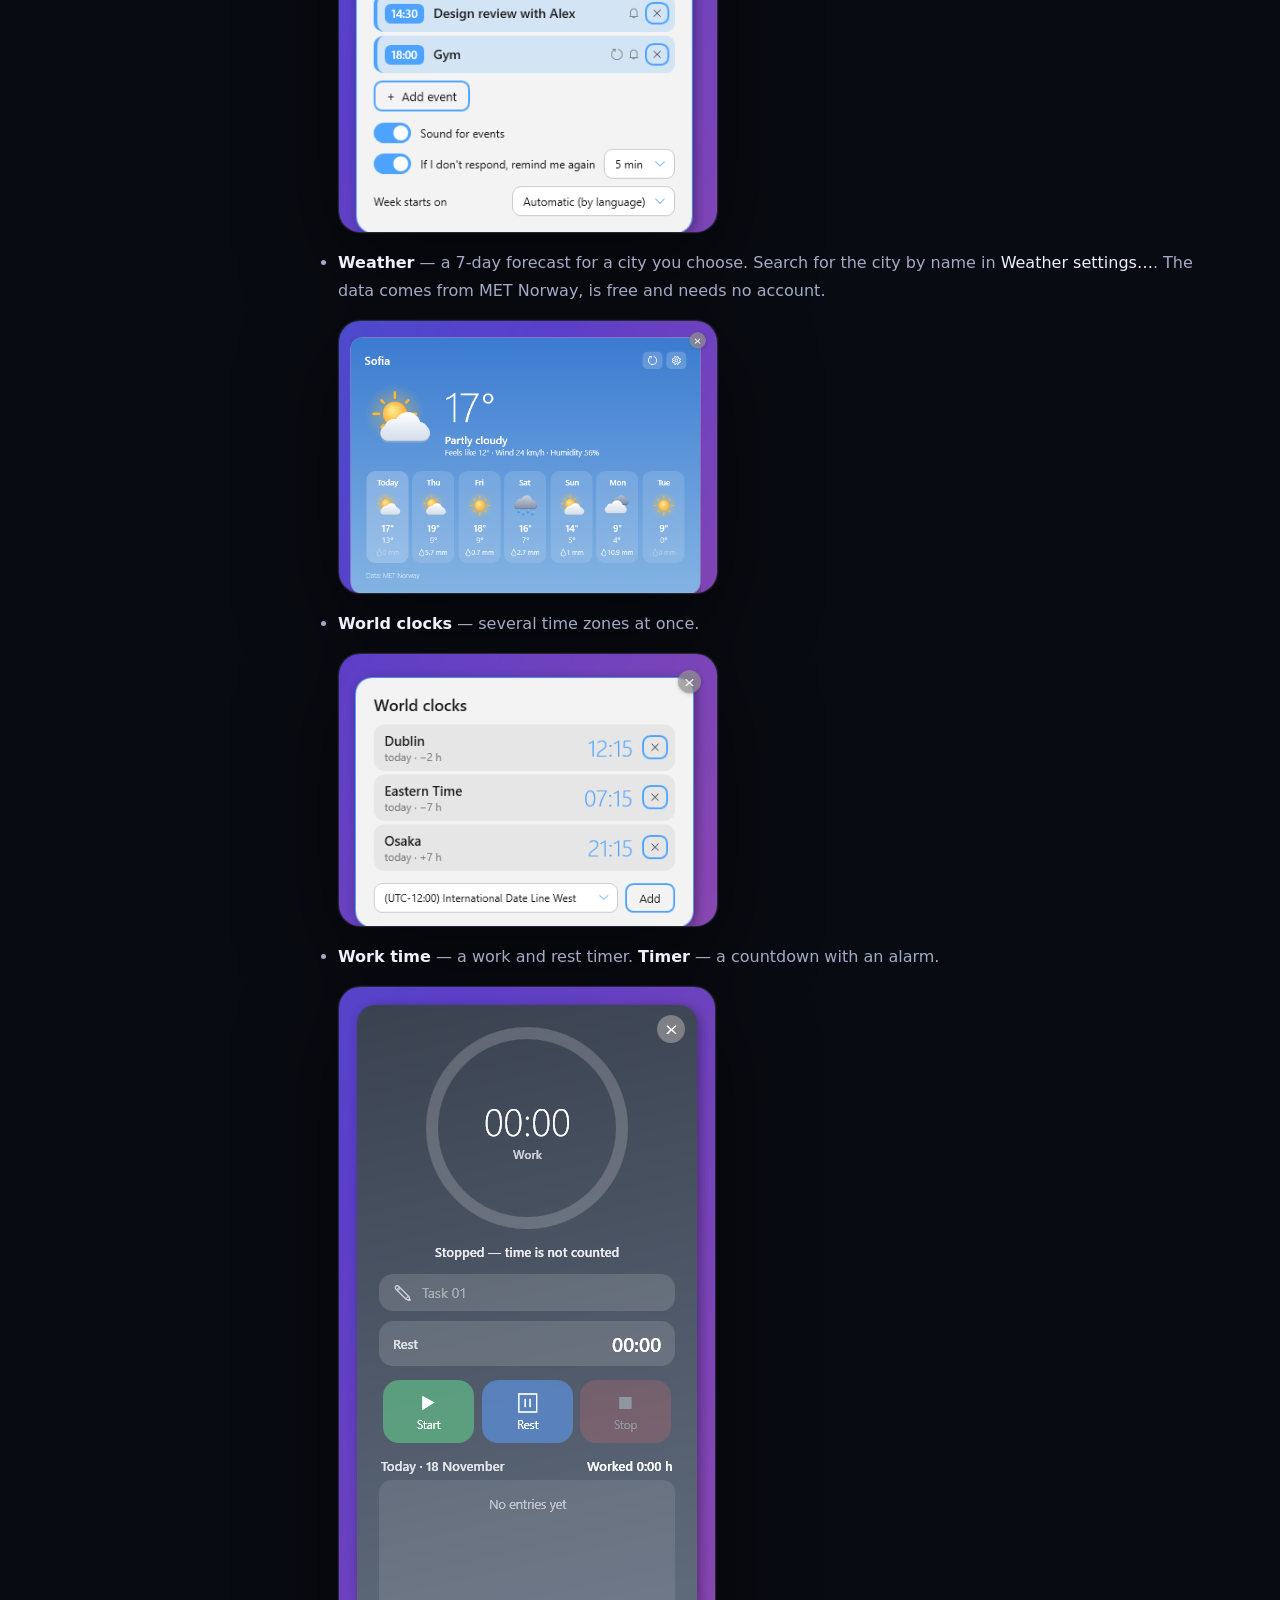
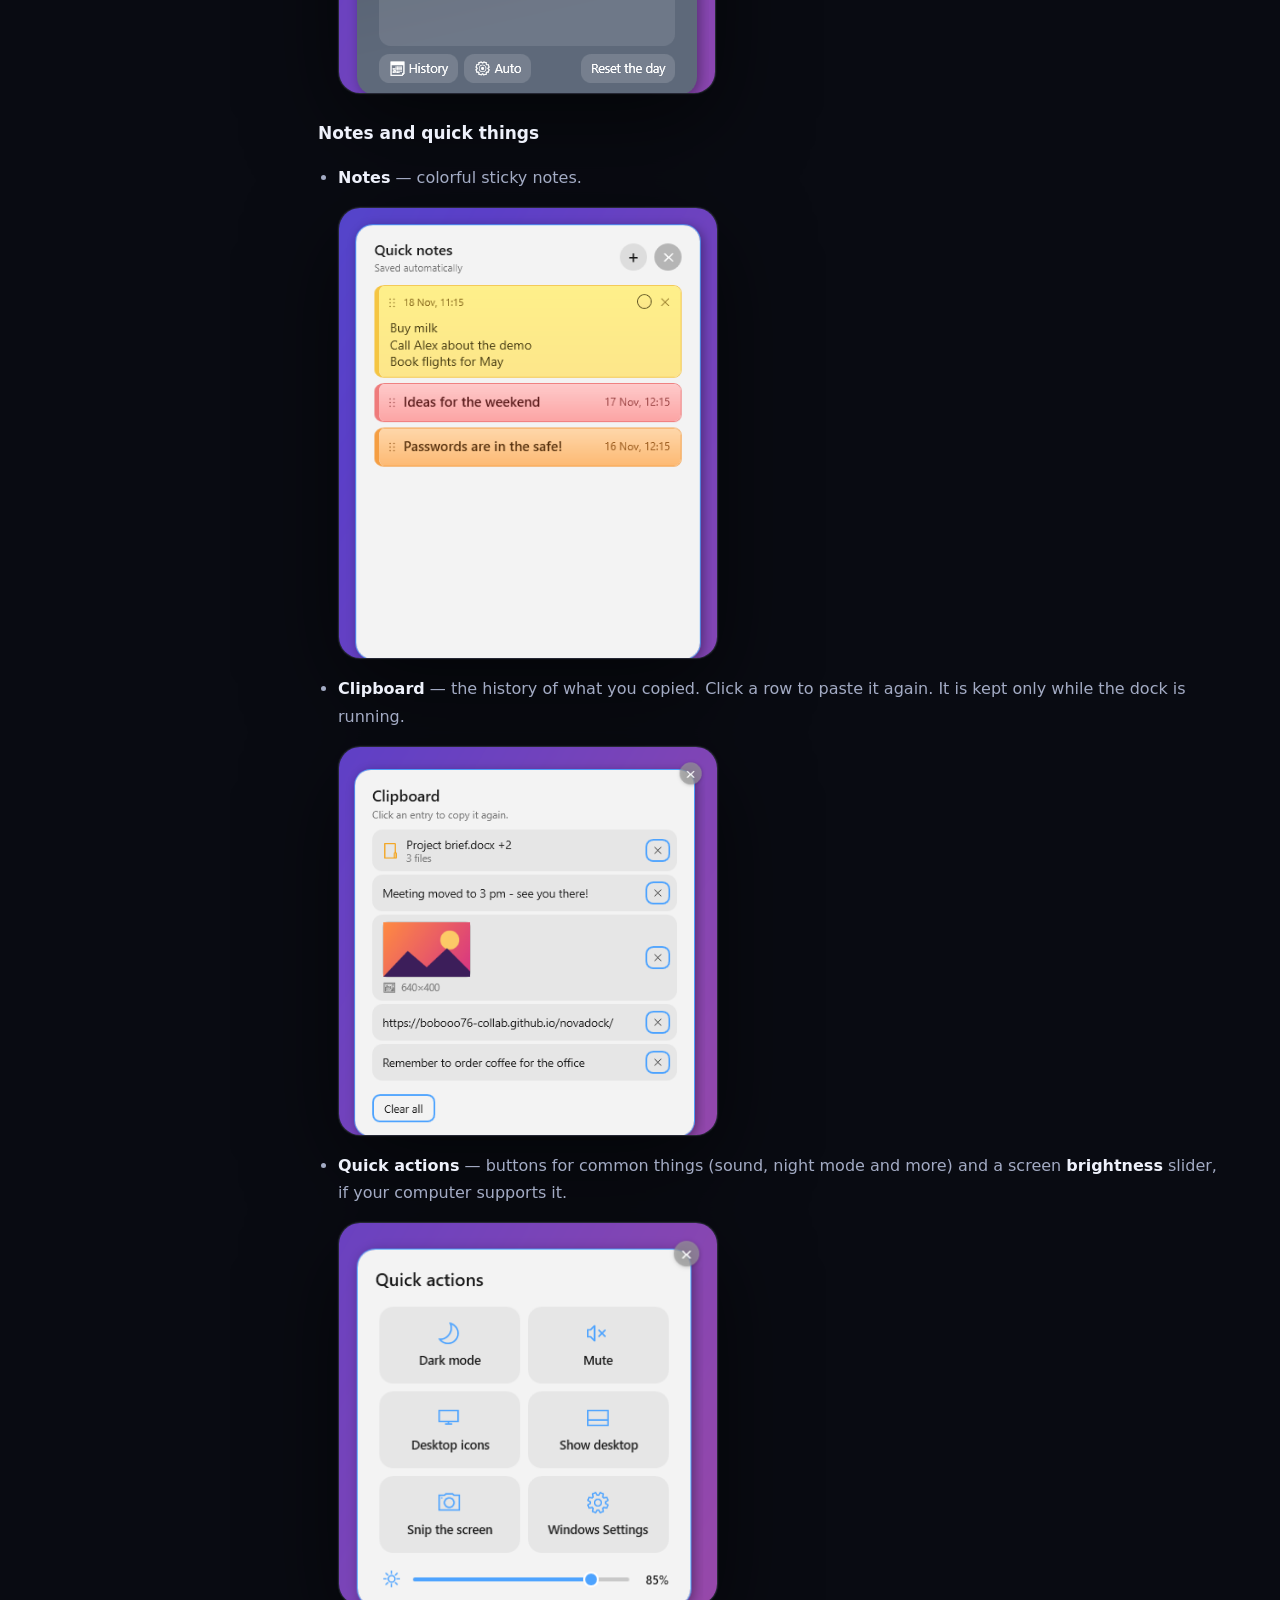
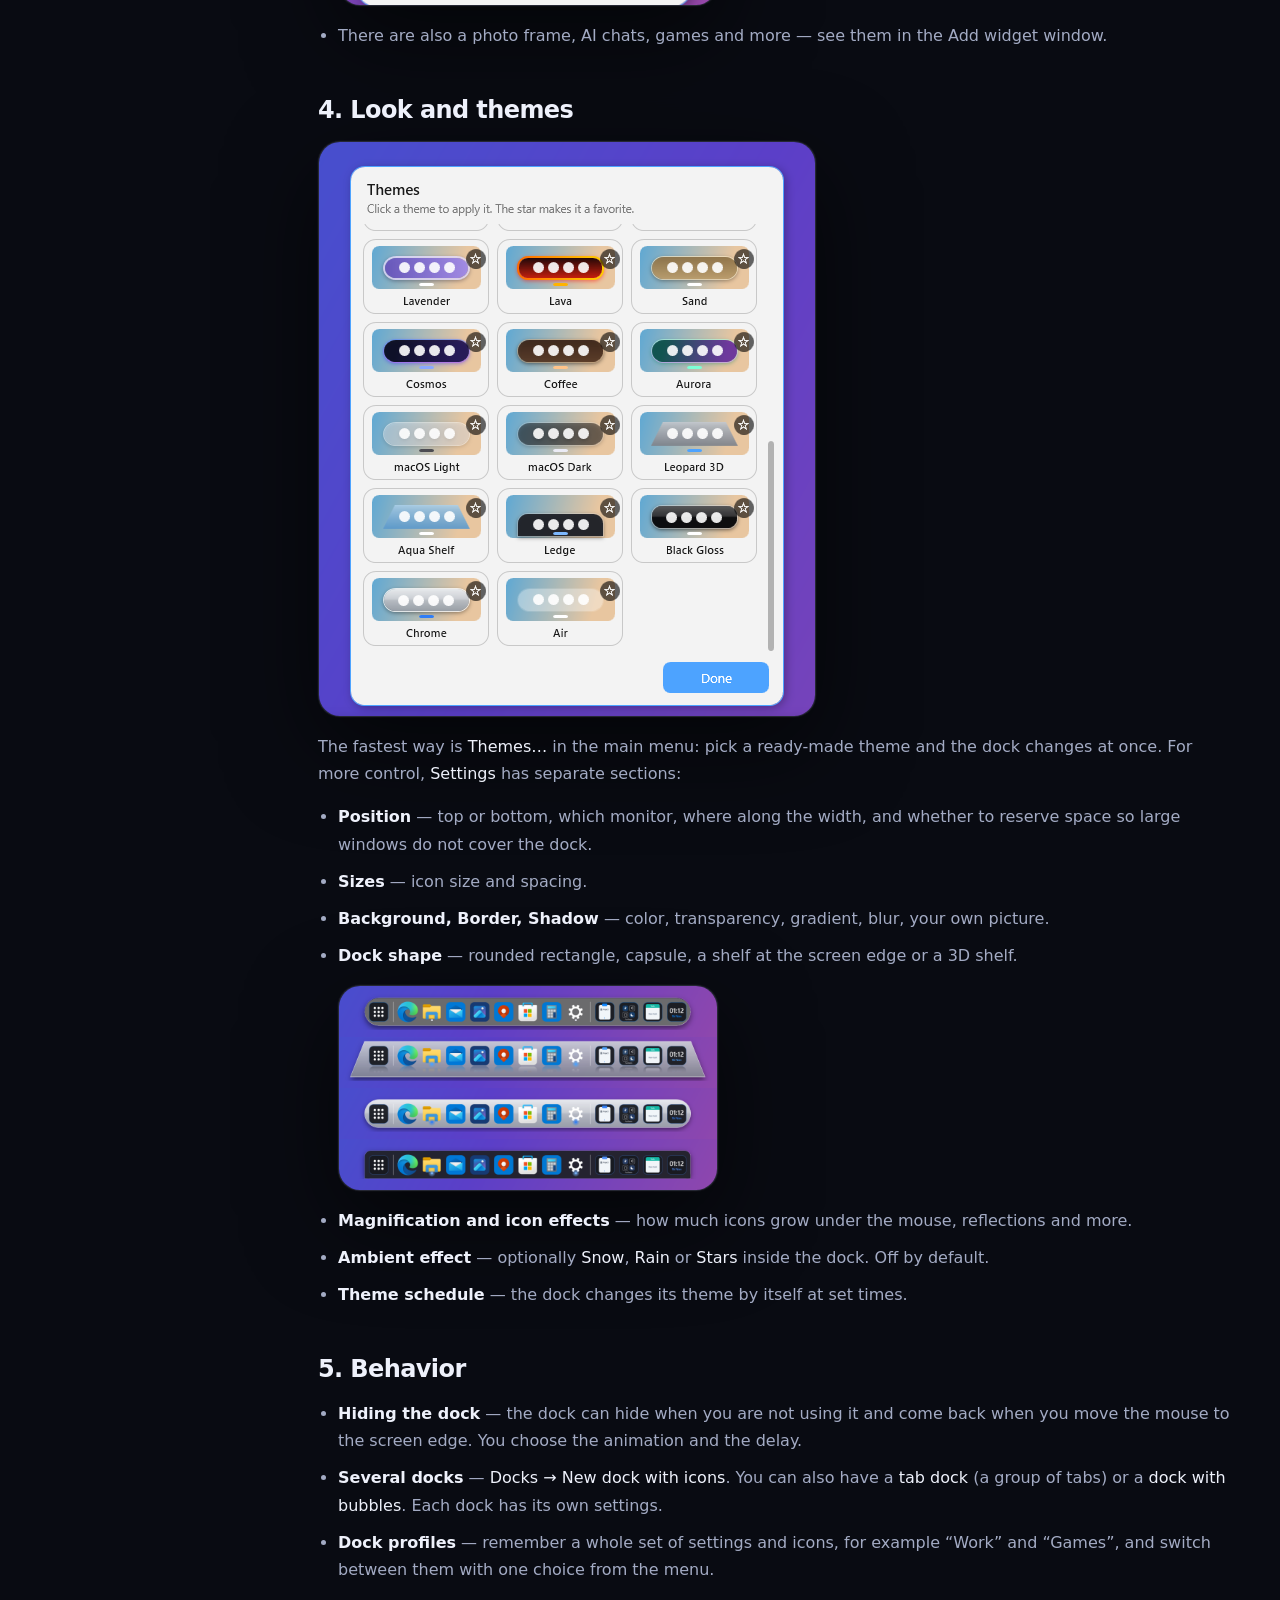
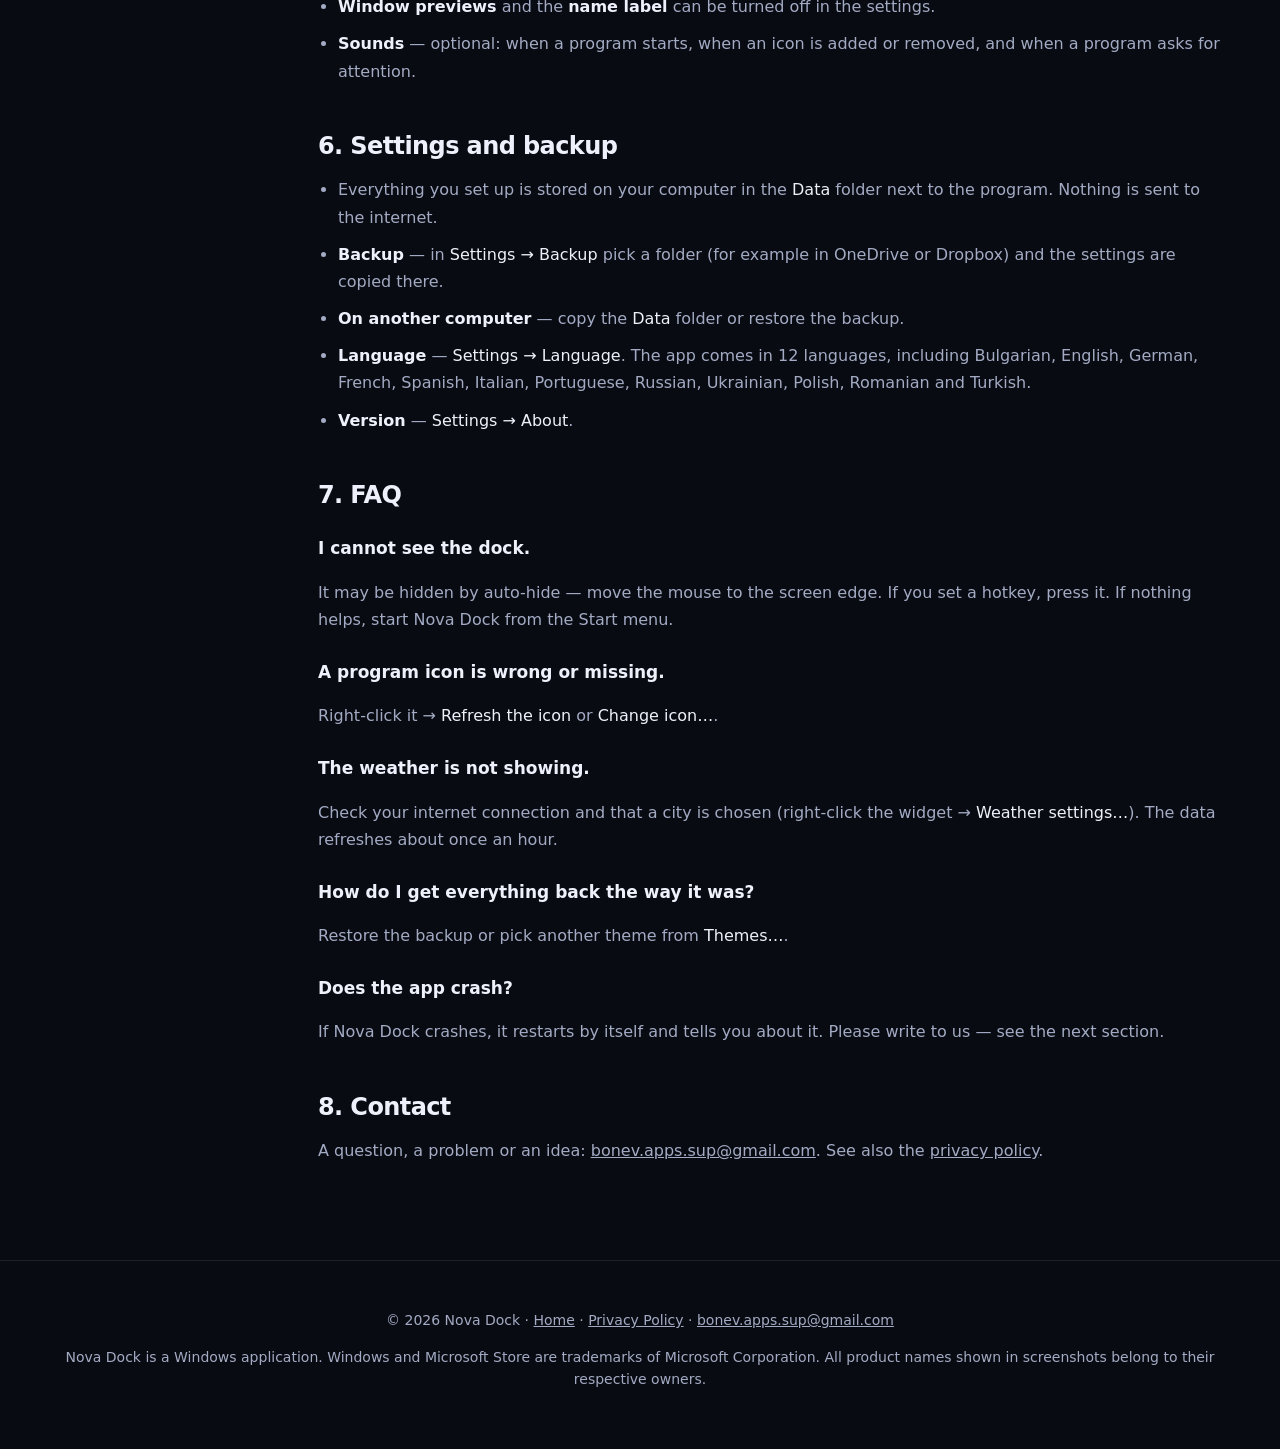
==== commit f0b49a76: "Site menu: Guide link; guide dock picture with more background Co-Authored-By: Claude Sonnet 5.5 <no" ====
--- a/guide.html
+++ b/guide.html
@@ -19,6 +19,7 @@
     <div class="links">
       <a href="index.html#features" data-i18n="nav.features">Features</a>
       <a href="index.html#get" data-i18n="nav.get">Get it</a>
+      <a href="guide.html" data-i18n="nav.guide">Guide</a>
     </div>
     <div class="lang" role="group" aria-label="Language">
       <button type="button" data-lang="en" class="on">EN</button>
--- a/css/style.css
+++ b/css/style.css
@@ -289,3 +289,4 @@
   .toc { position: static; flex-direction: row; flex-wrap: wrap; gap: 6px 14px; }
 }
 .guide li .shot { max-width: 380px; }
+.guide img.shot[src="img/dock.png"] { width: 100%; max-width: none; }
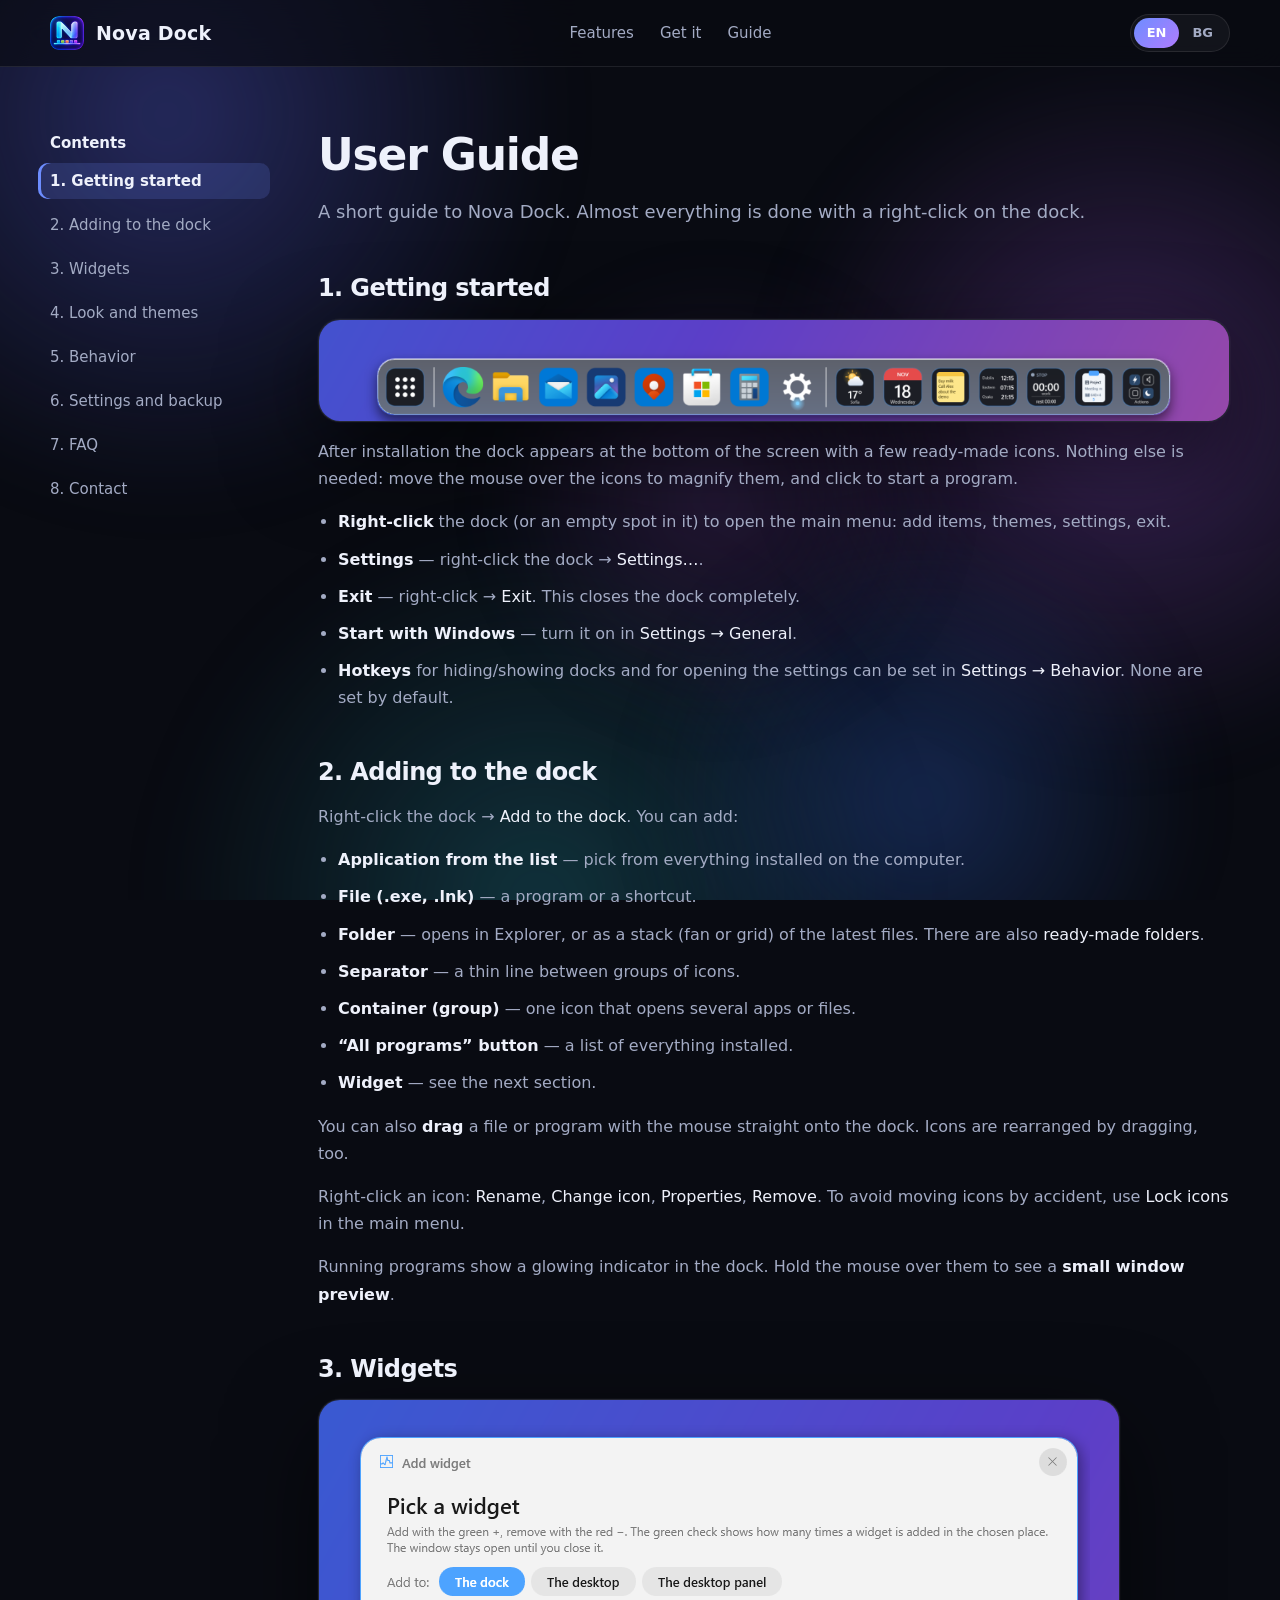
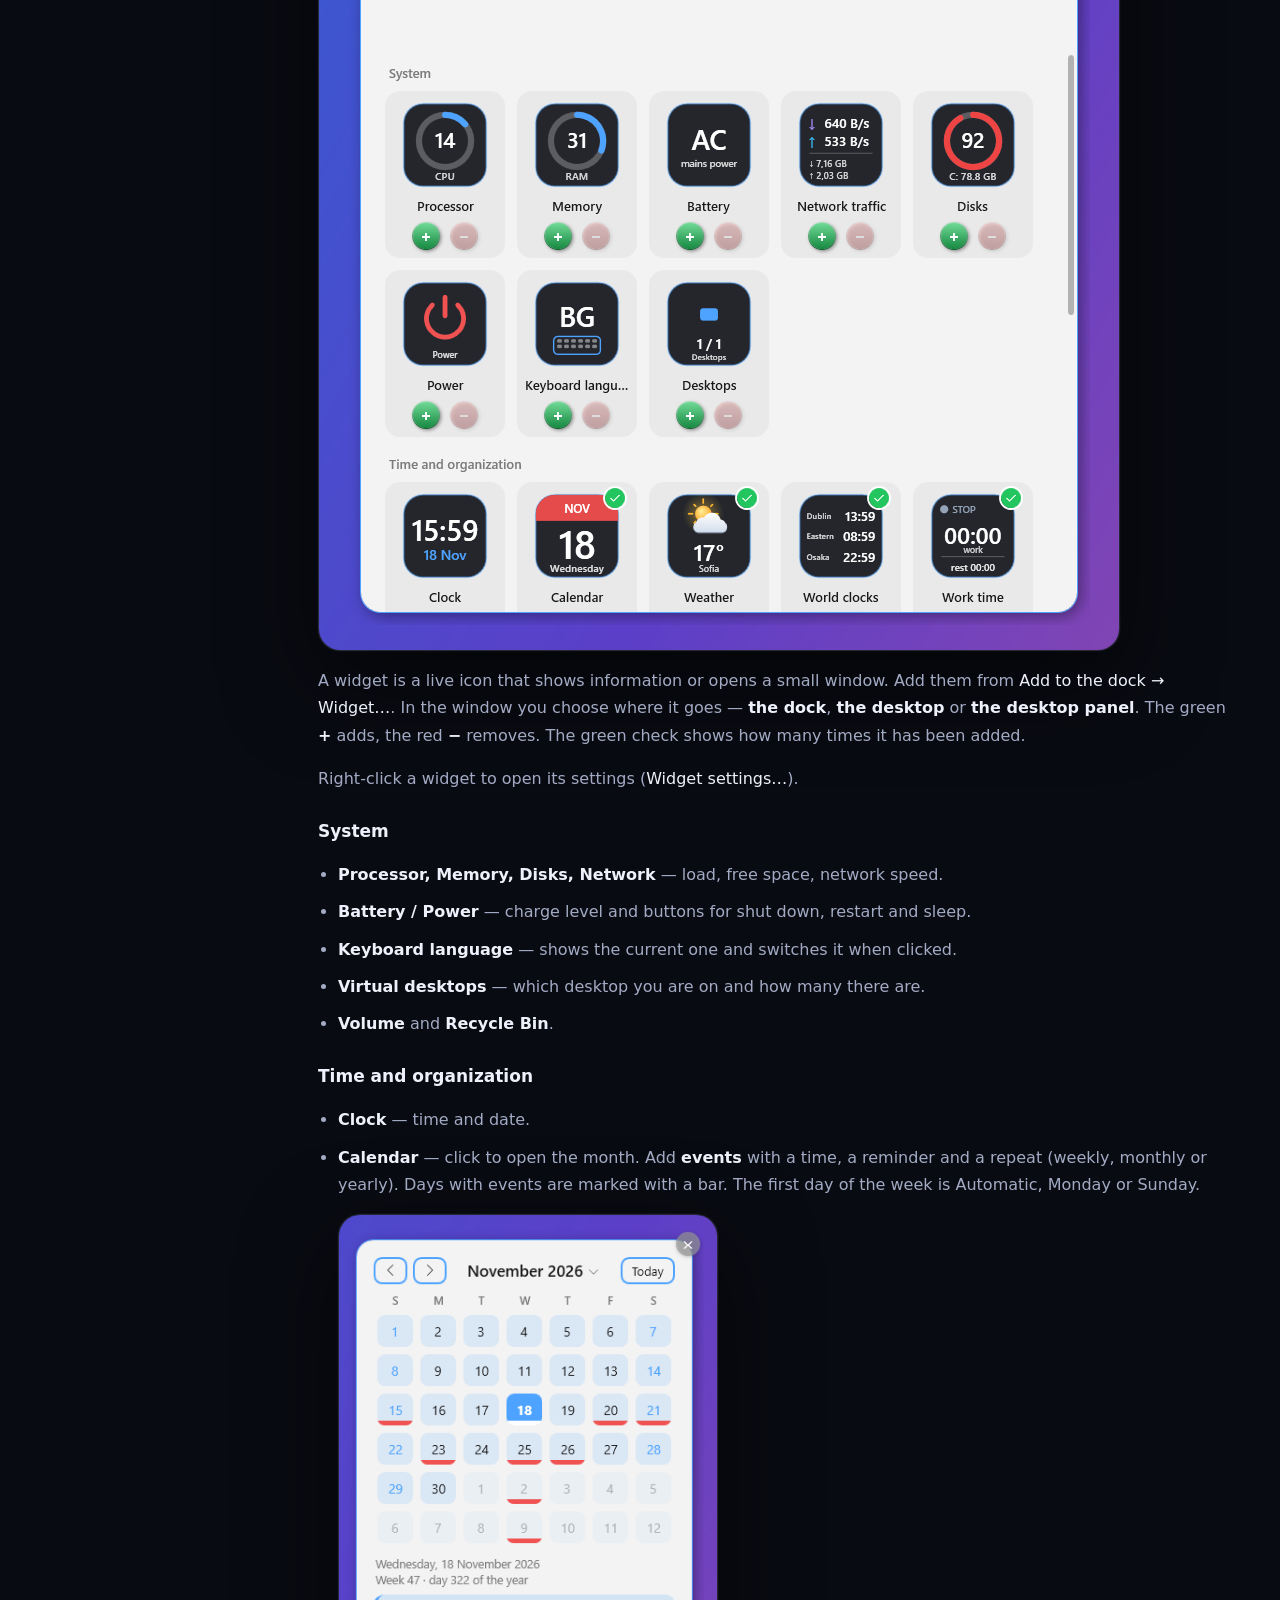
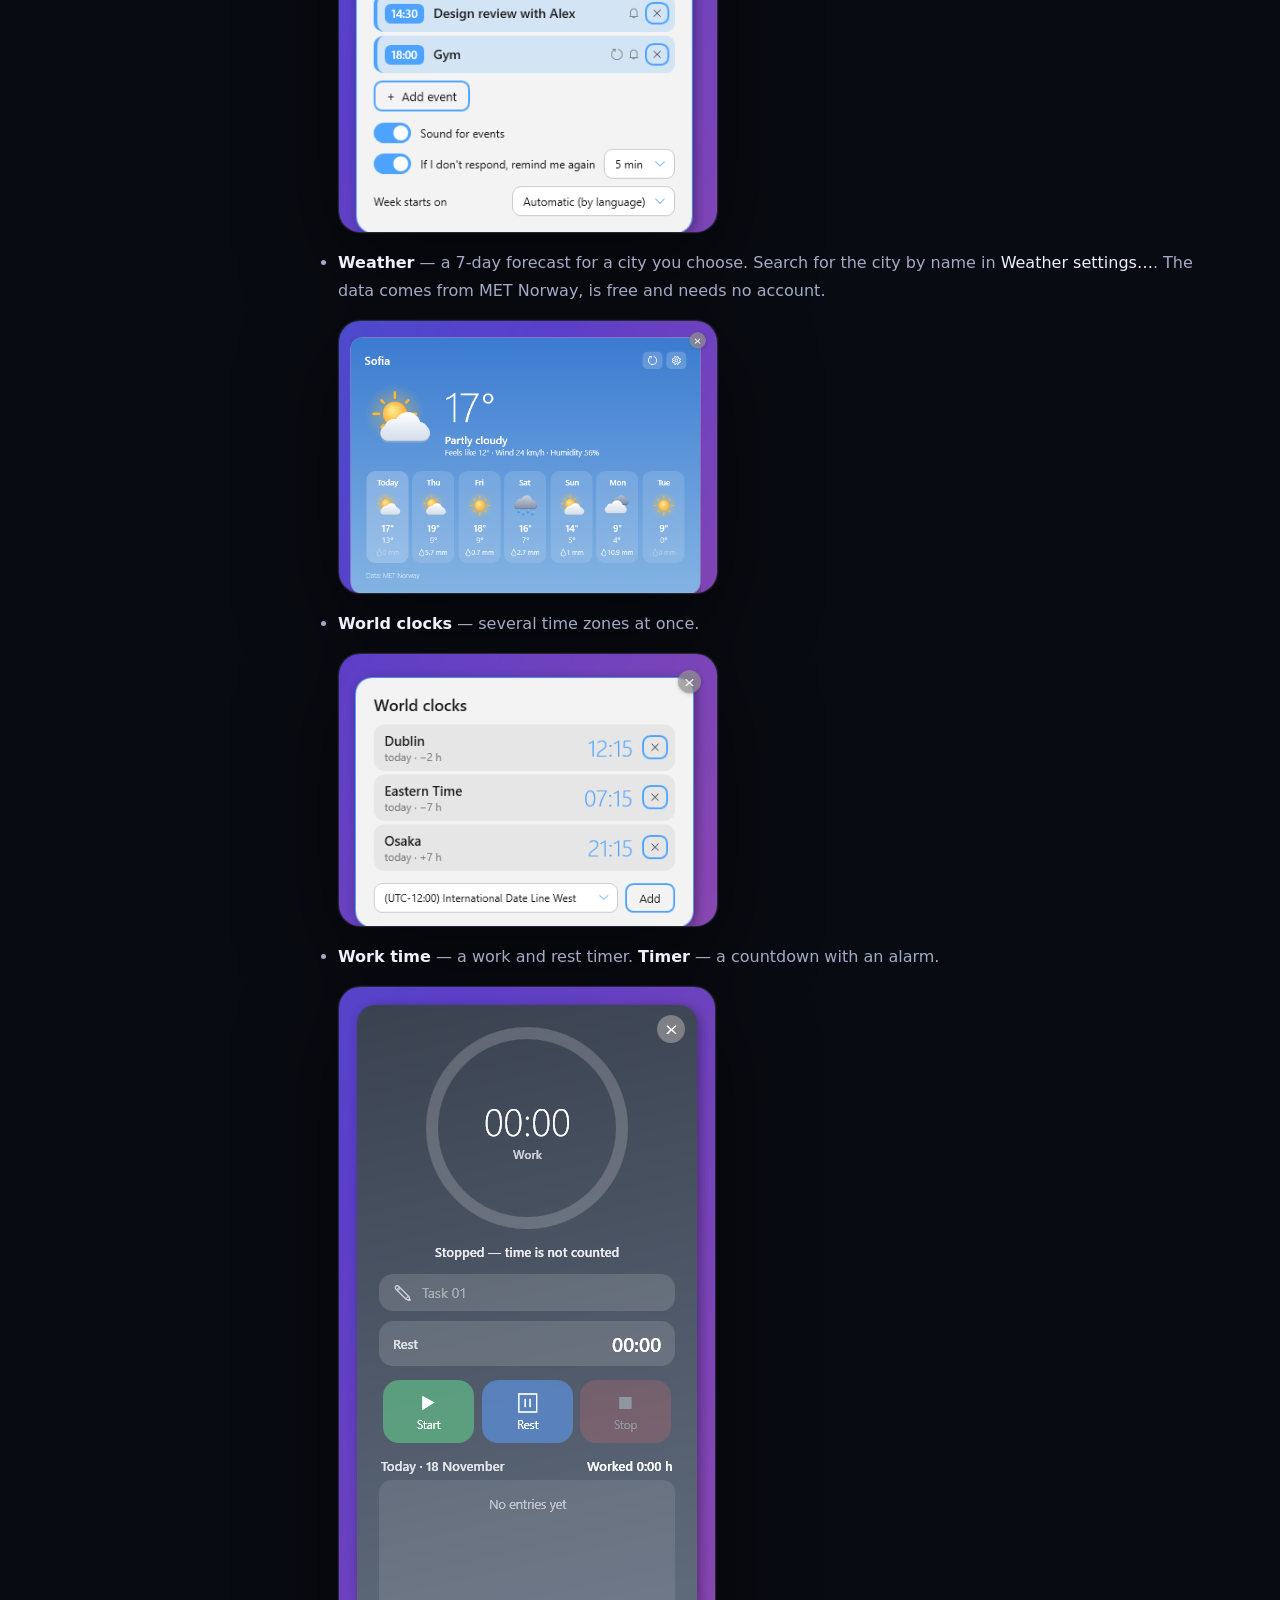
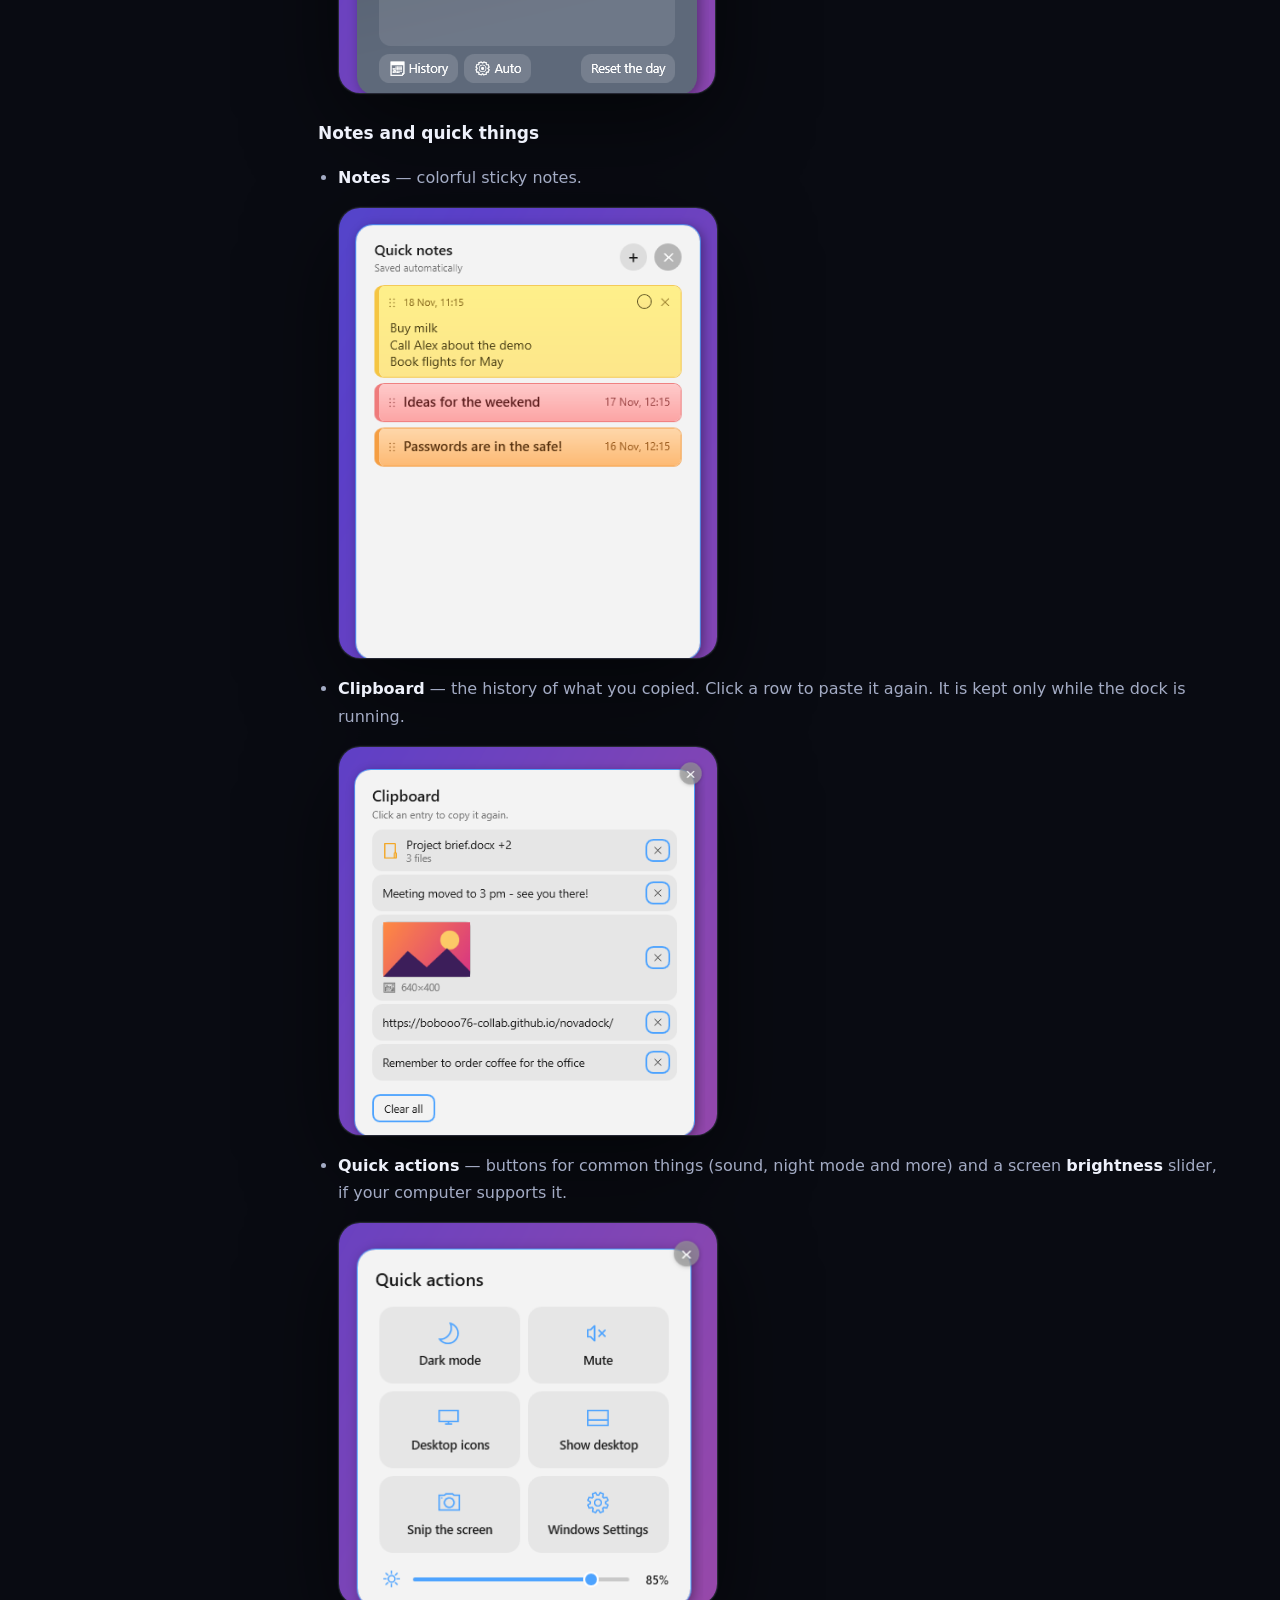
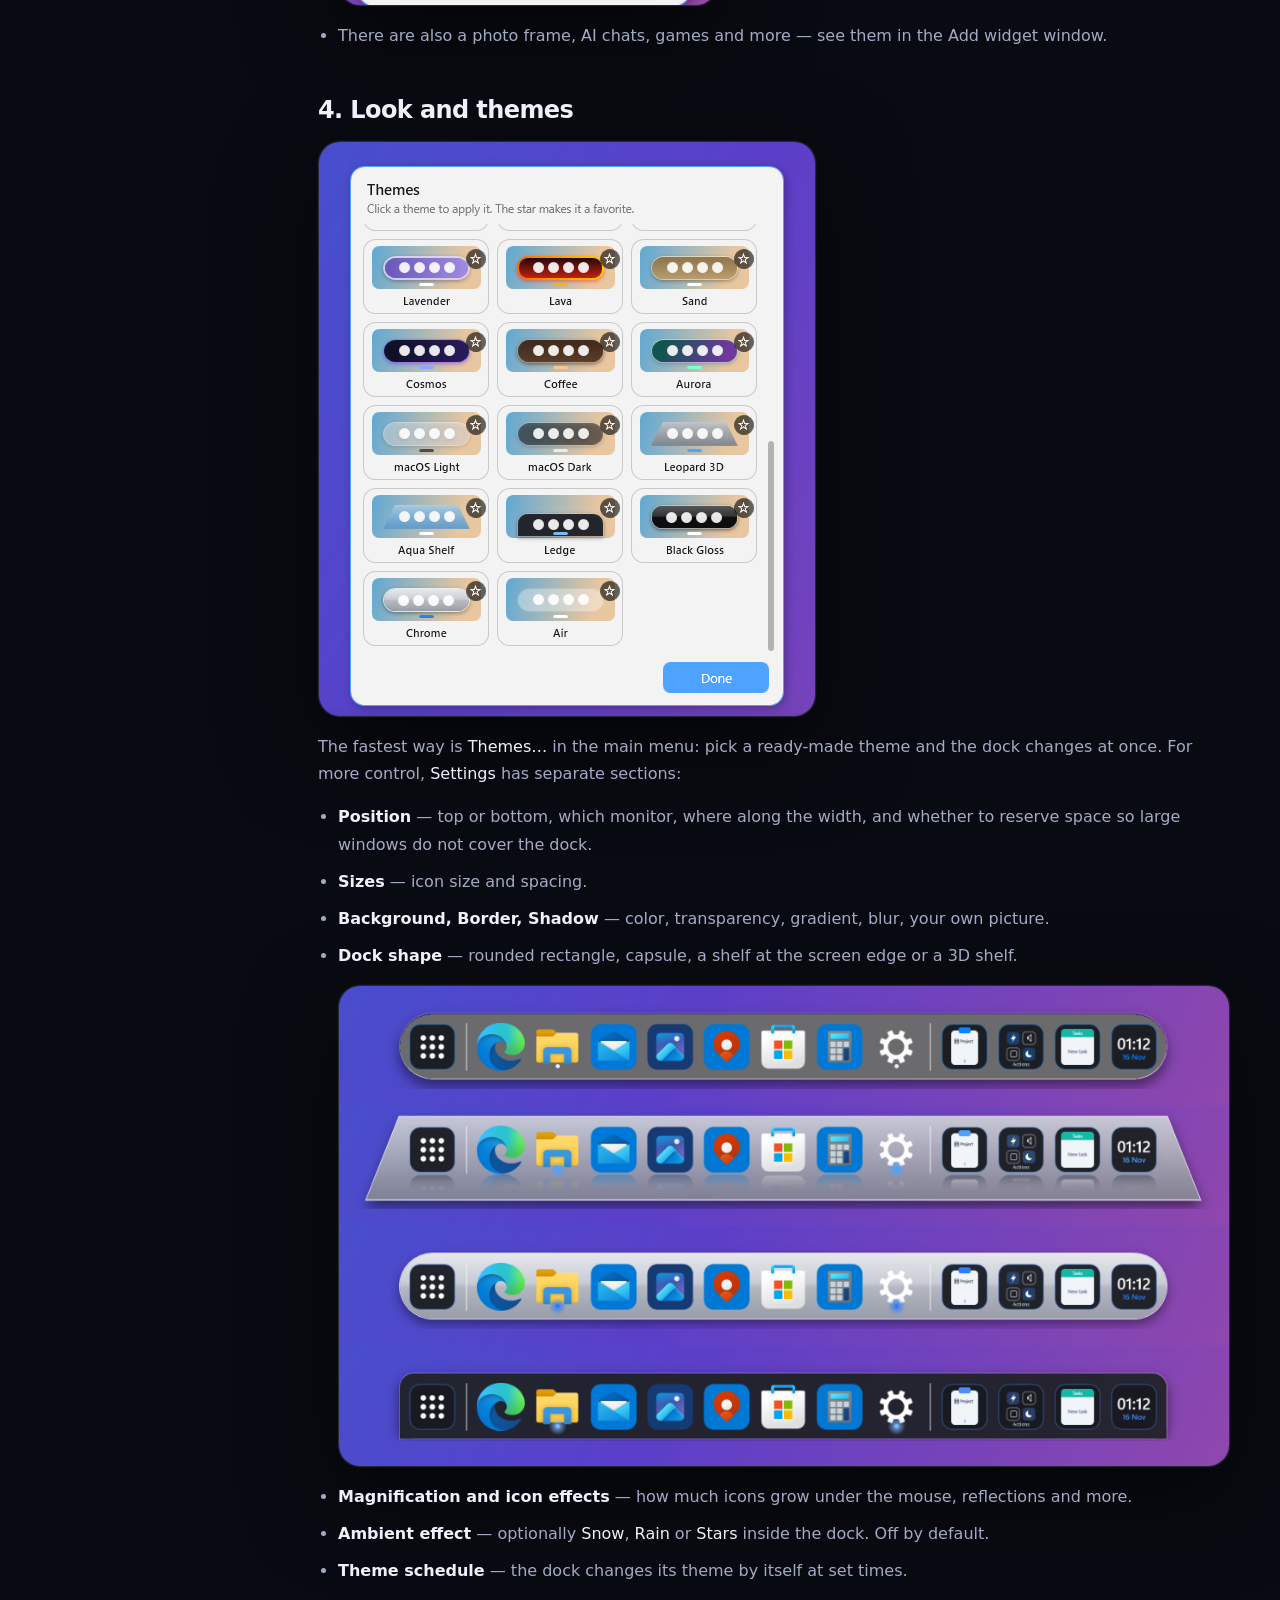
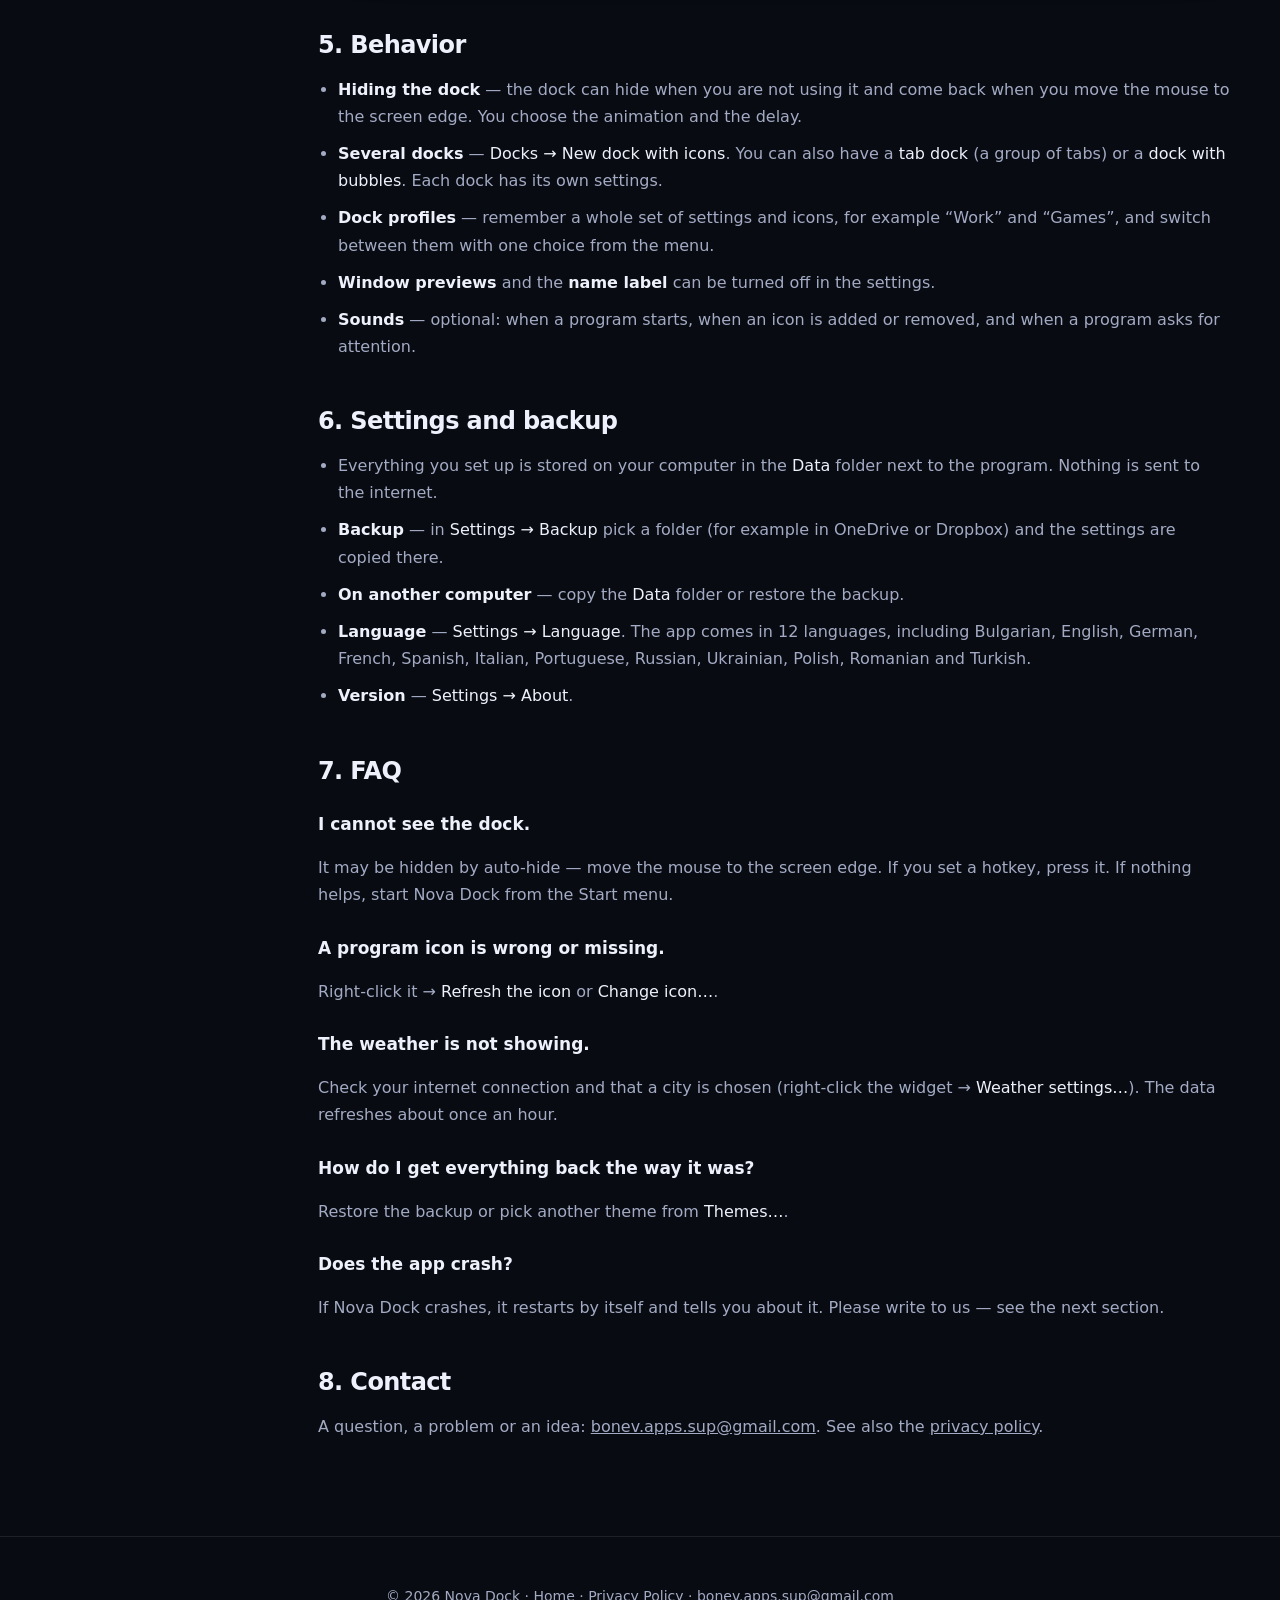
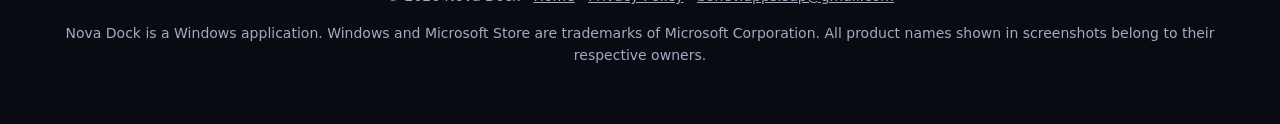
==== commit c7206f8f: "Guide: contents menu highlights the current section while scrolling Co-Authored-By: Claude Sonnet 5." ====
--- a/guide.html
+++ b/guide.html
@@ -306,5 +306,6 @@
 <script src="js/lang-en.js"></script>
 <script src="js/lang-bg.js"></script>
 <script src="js/site.js"></script>
+<script src="js/guide.js"></script>
 </body>
 </html>
--- a/css/style.css
+++ b/css/style.css
@@ -290,3 +290,7 @@
 }
 .guide li .shot { max-width: 380px; }
 .guide img.shot[src="img/dock.png"] { width: 100%; max-width: none; }
+.guide li img.shot[src="img/shapes.png"] { width: 100%; max-width: none; }
+.toc a { padding: 6px 12px; margin-left: -12px; border-radius: 10px; transition: background .2s, color .2s; }
+.toc a.on { background: rgba(109, 141, 255, 0.18); color: var(--text); font-weight: 600; box-shadow: inset 3px 0 0 var(--accent); }
+@media (max-width: 880px) { .toc a { margin-left: 0; } }
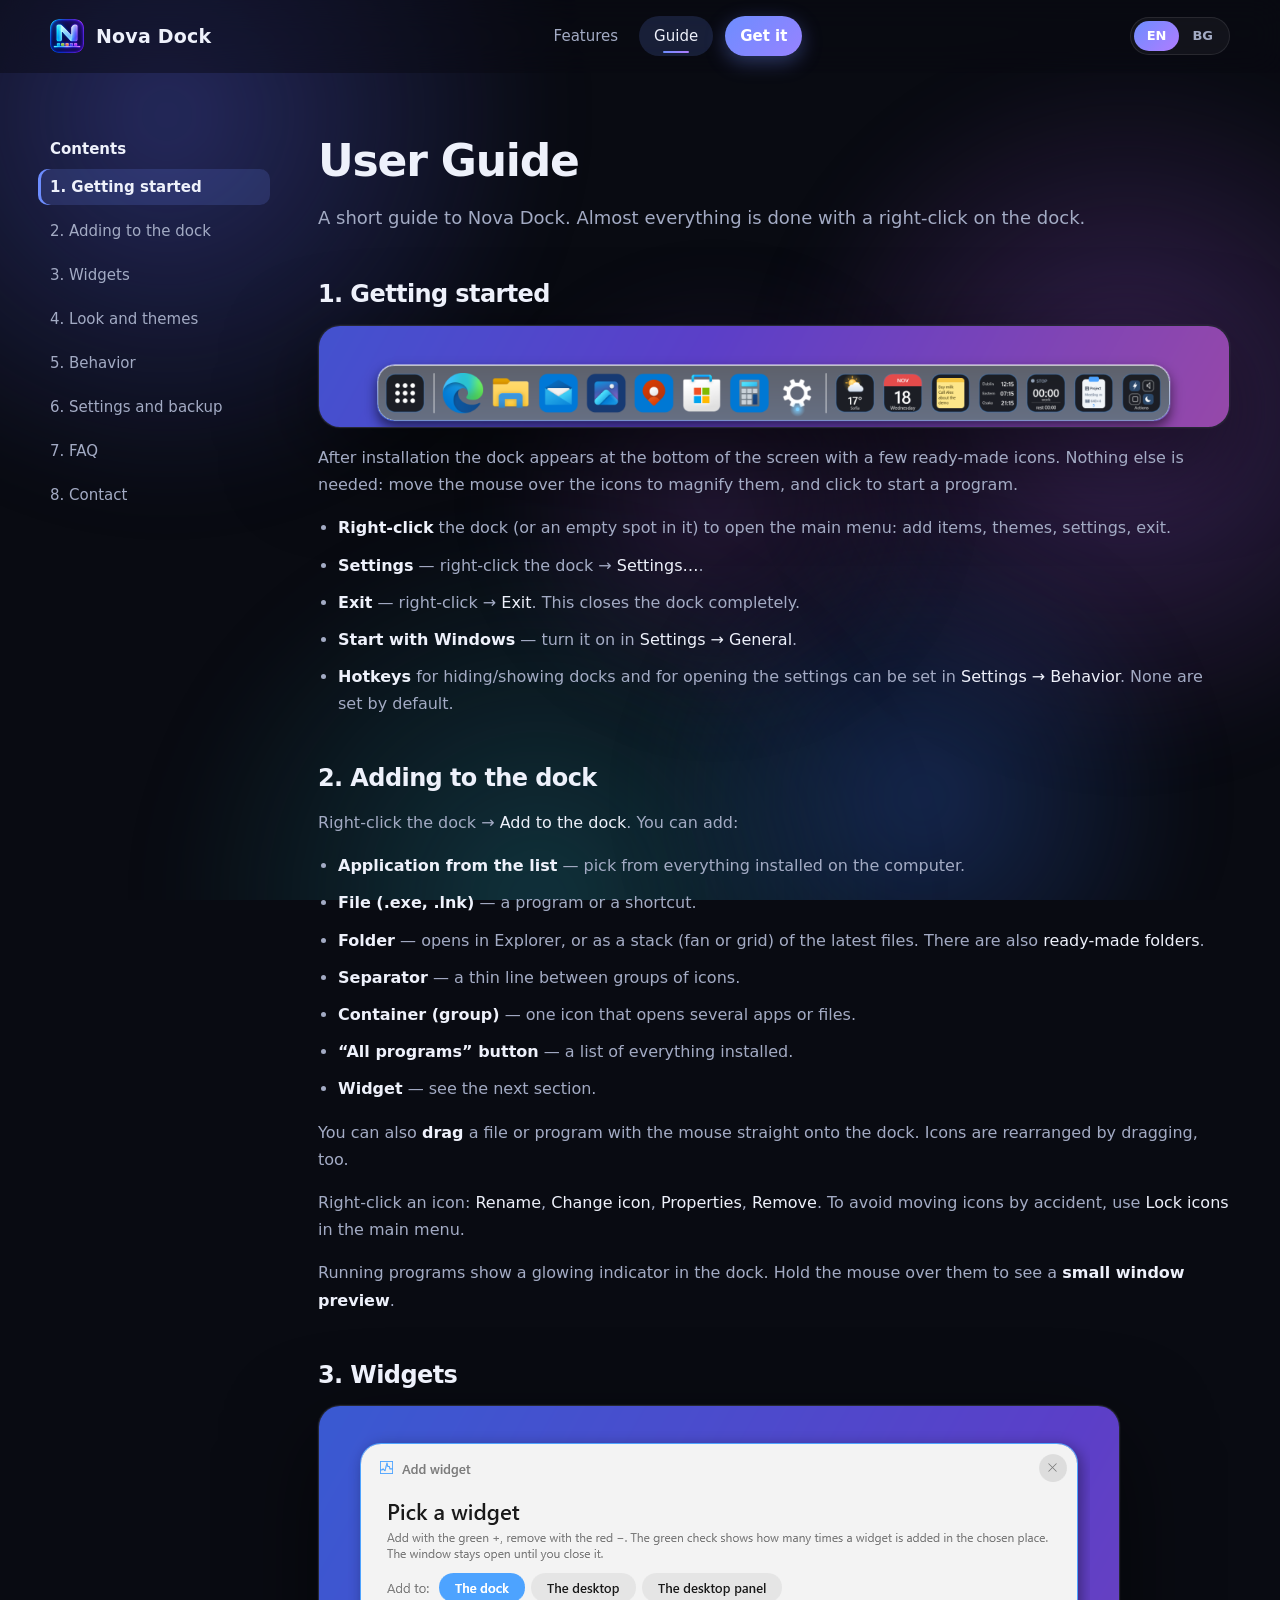
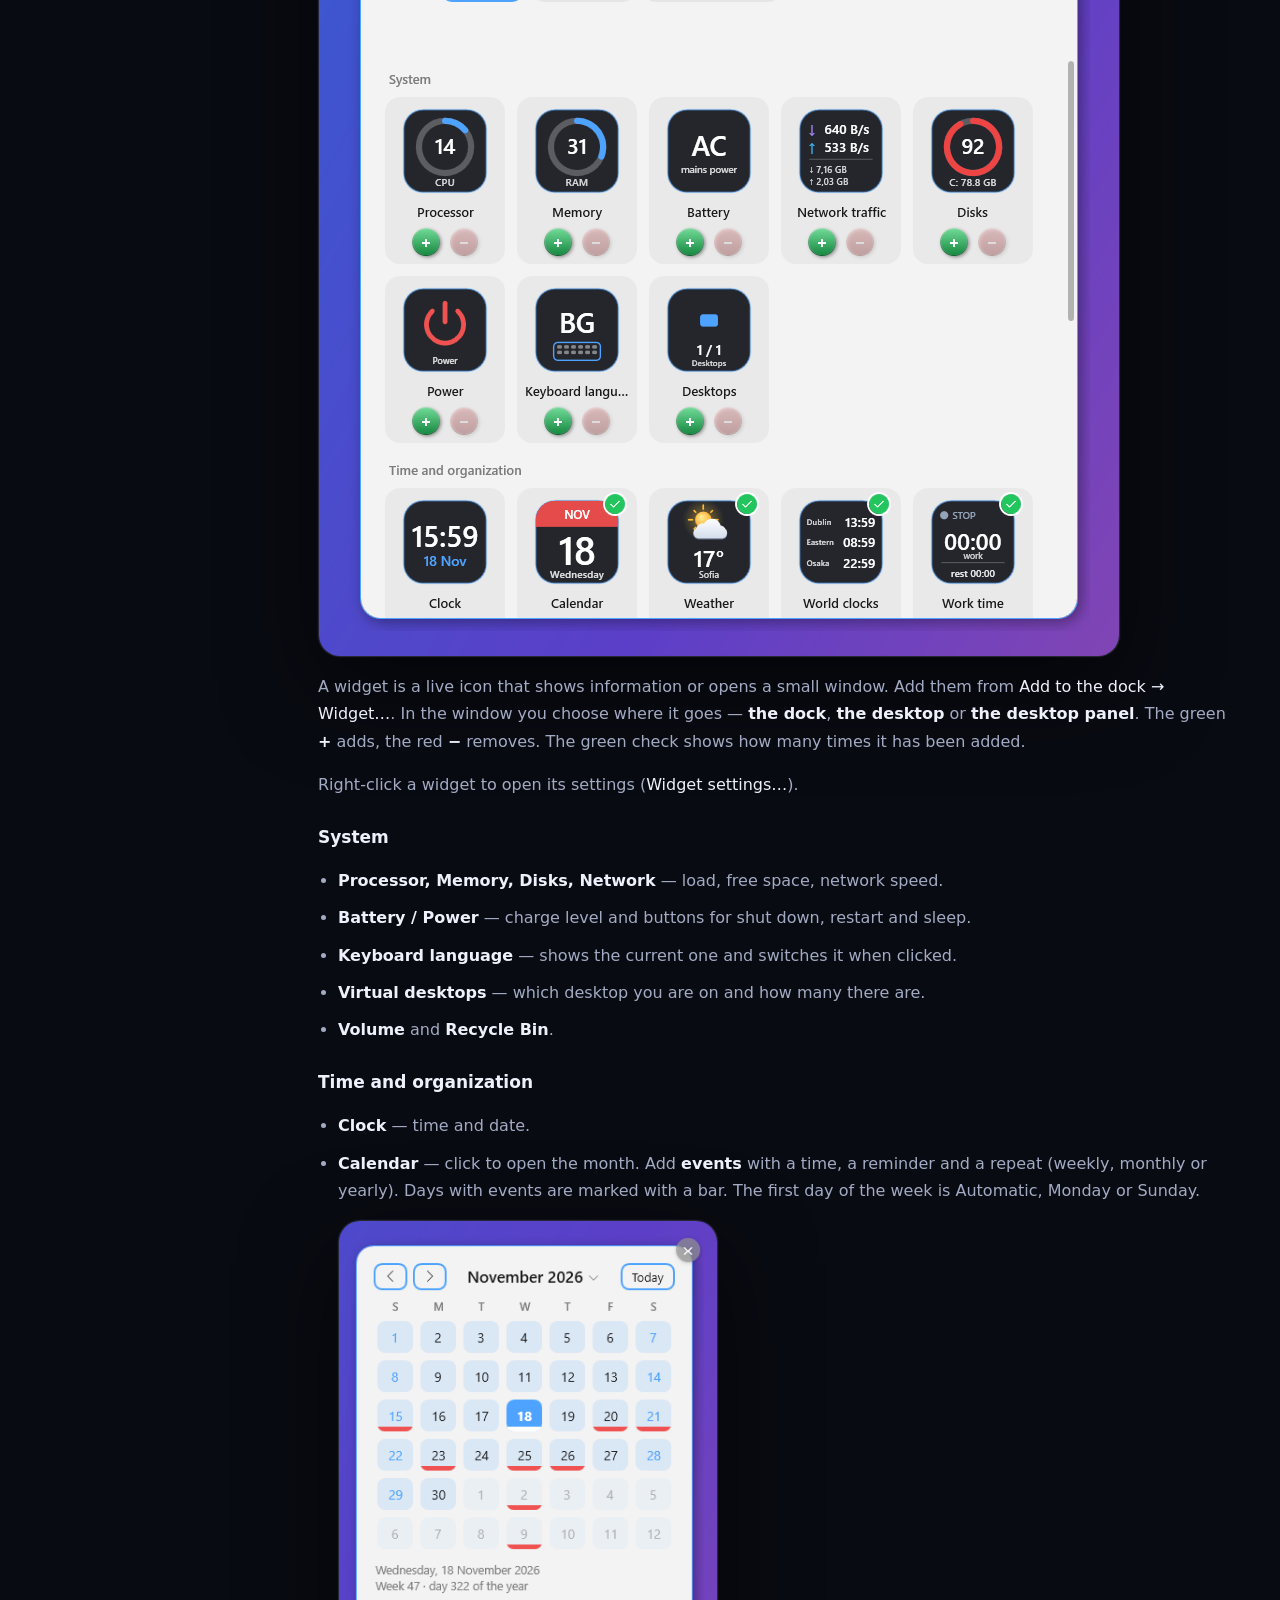
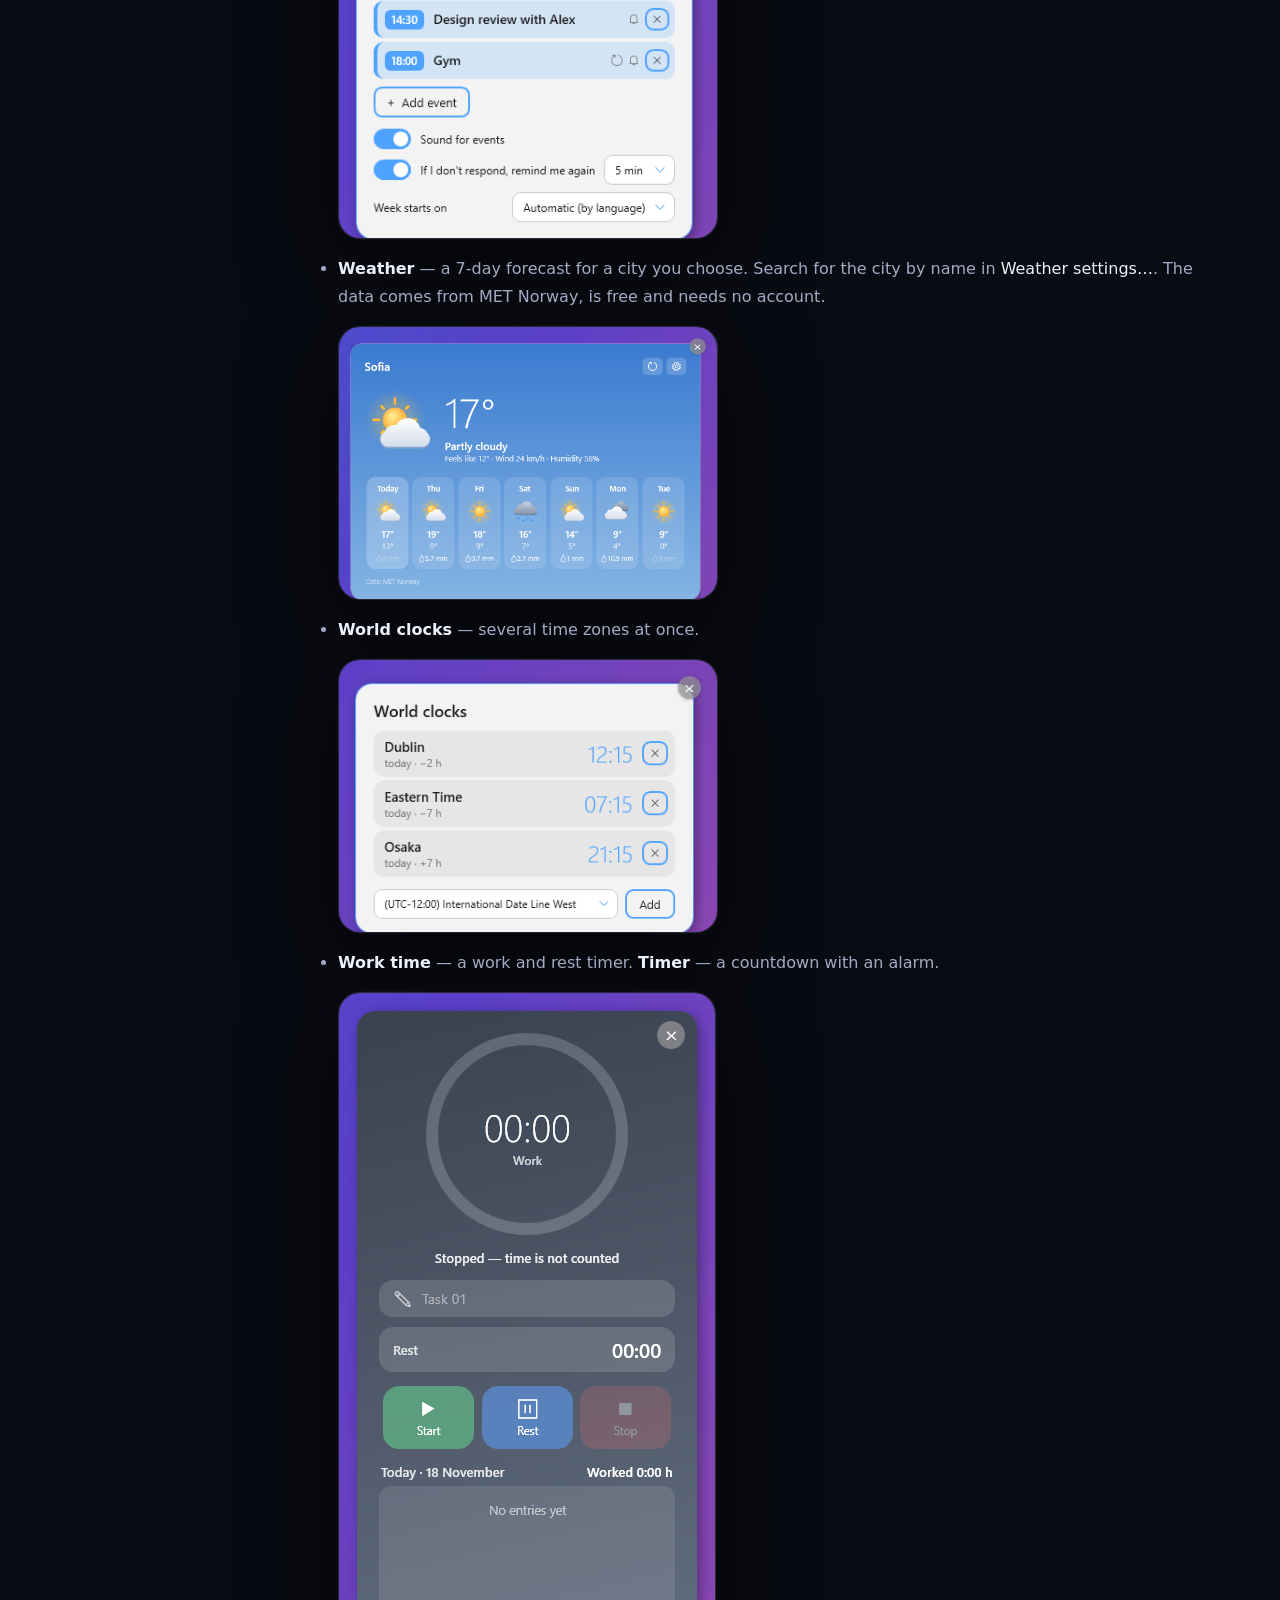
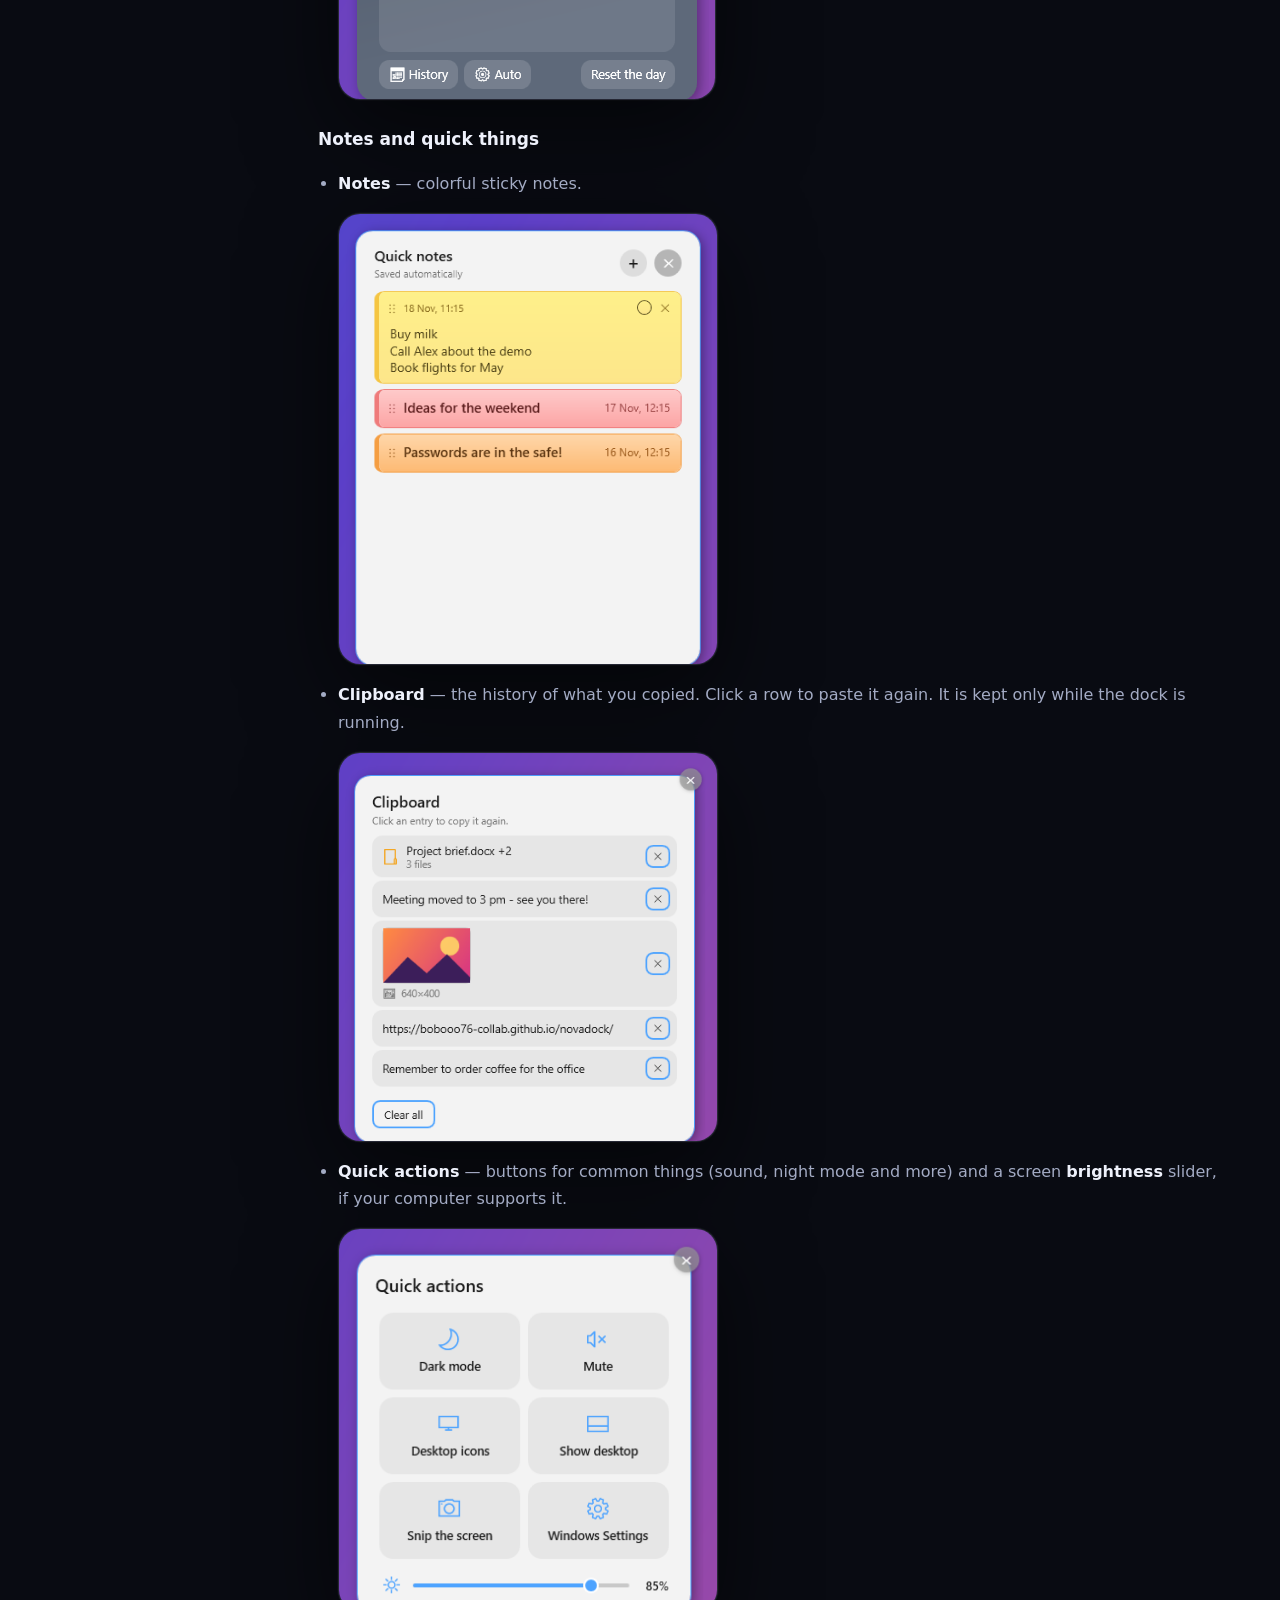
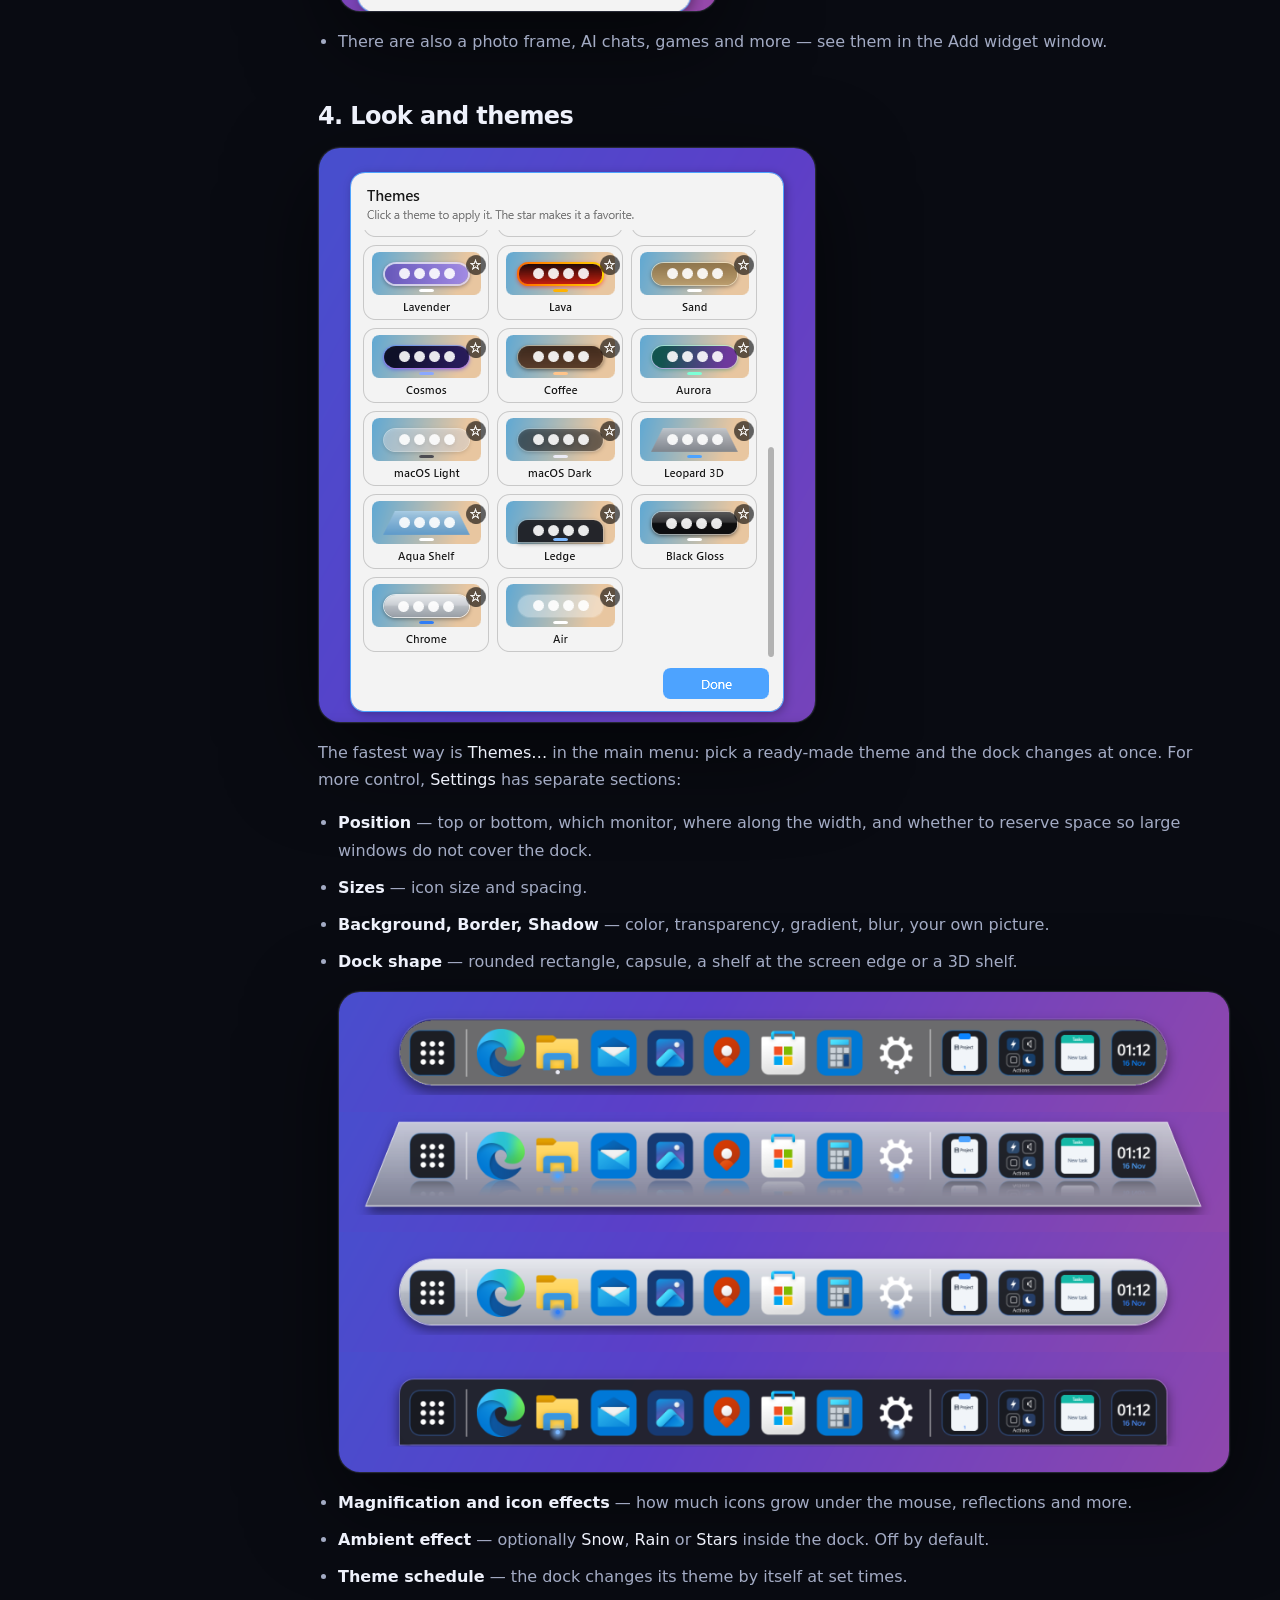
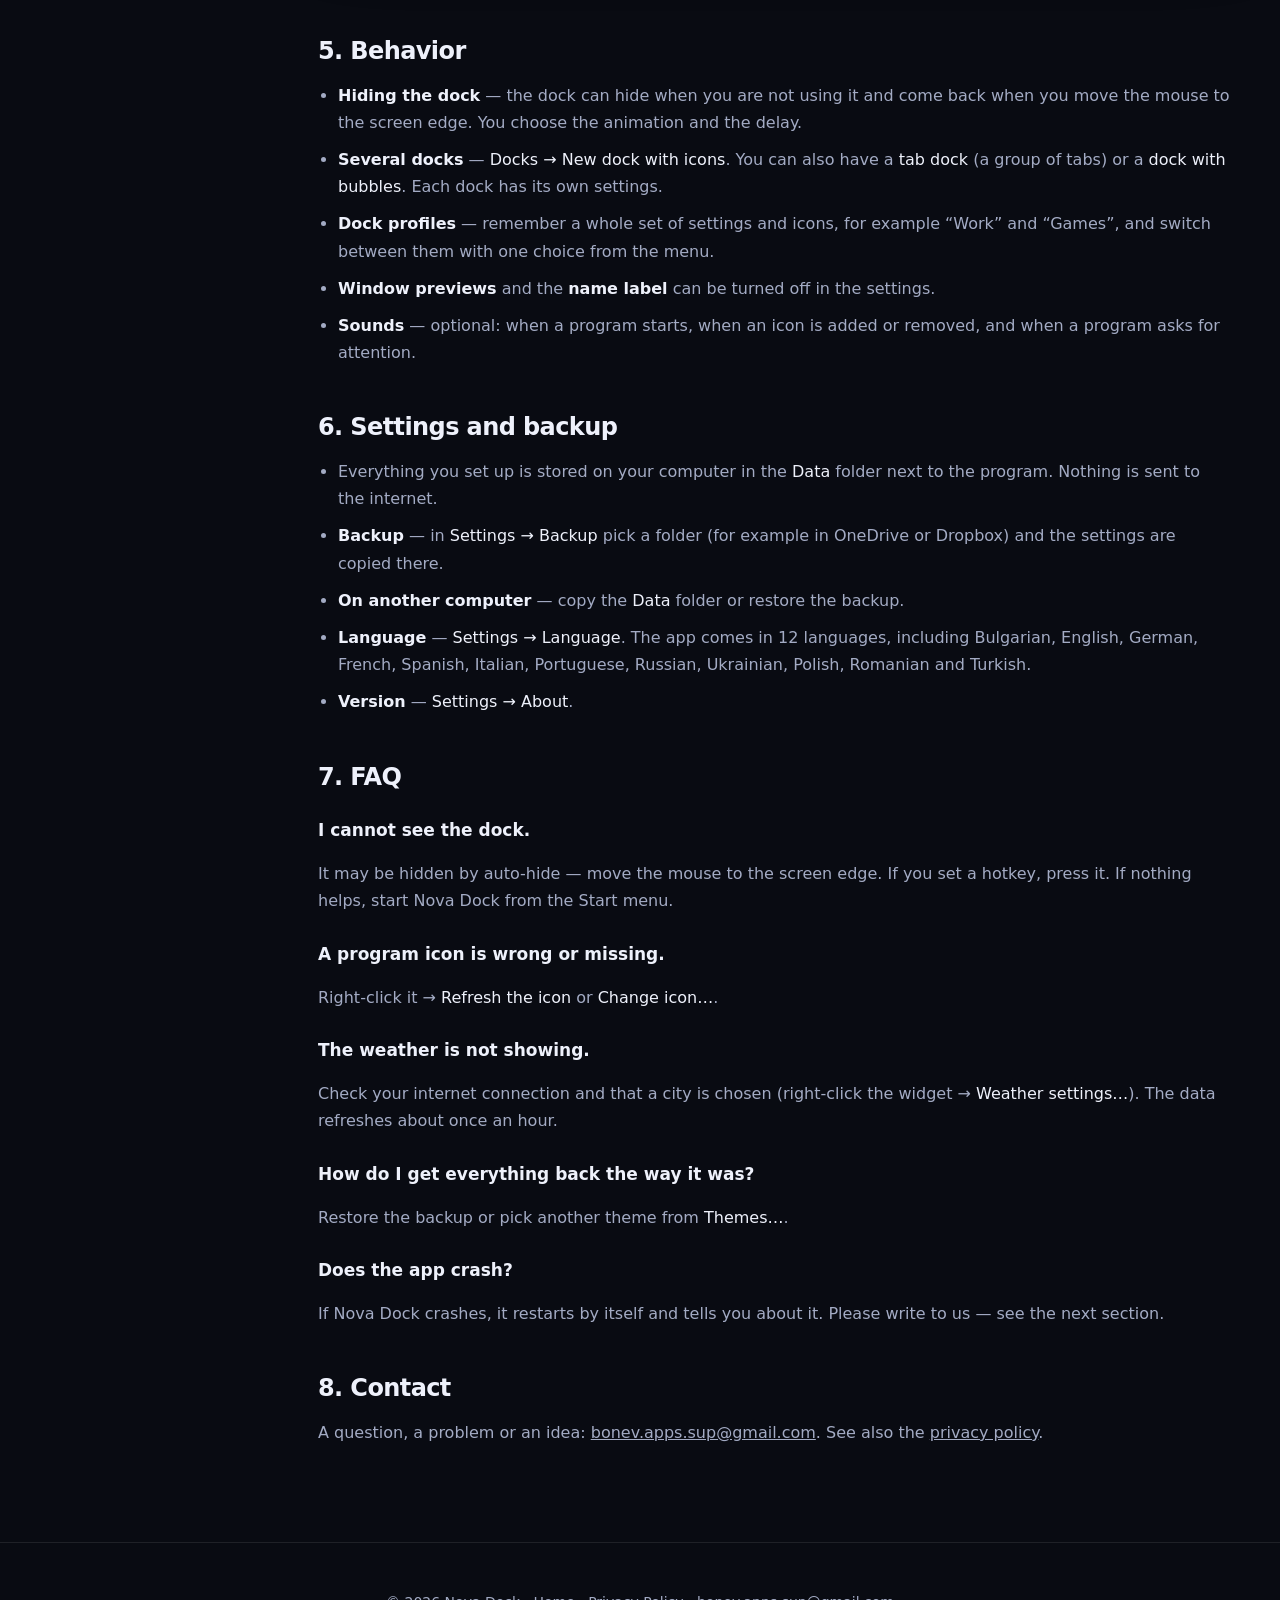
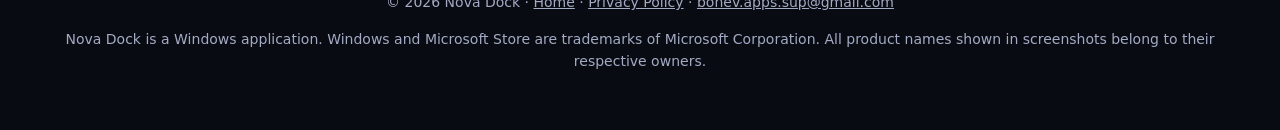
==== commit ab40e29a: "Header: animated menu (hover pills, active section, gradient Get it button, shrink on scroll, scroll" ====
--- a/guide.html
+++ b/guide.html
@@ -14,12 +14,13 @@
 <div class="bg" aria-hidden="true"><i></i><i></i><i></i><i></i><i></i></div>
 
 <nav class="top">
+  <span class="progress" aria-hidden="true"></span>
   <div class="wrap">
     <a class="brand" href="index.html"><img src="img/icon.png" alt="Nova Dock"> Nova Dock</a>
     <div class="links">
       <a href="index.html#features" data-i18n="nav.features">Features</a>
-      <a href="index.html#get" data-i18n="nav.get">Get it</a>
       <a href="guide.html" data-i18n="nav.guide">Guide</a>
+      <a href="index.html#get" class="nav-cta" data-i18n="nav.get">Get it</a>
     </div>
     <div class="lang" role="group" aria-label="Language">
       <button type="button" data-lang="en" class="on">EN</button>
@@ -306,6 +307,7 @@
 <script src="js/lang-en.js"></script>
 <script src="js/lang-bg.js"></script>
 <script src="js/site.js"></script>
+<script src="js/nav.js"></script>
 <script src="js/guide.js"></script>
 </body>
 </html>
--- a/css/style.css
+++ b/css/style.css
@@ -105,17 +105,44 @@
   top: 0;
   z-index: 20;
   backdrop-filter: blur(16px);
-  background: rgba(9, 11, 18, 0.68);
-  border-bottom: 1px solid var(--card-border);
-}
-
-nav.top .wrap { display: flex; align-items: center; justify-content: space-between; height: 66px; gap: 16px; }
+  background: rgba(9, 11, 18, 0.45);
+  border-bottom: 1px solid transparent;
+  transition: background .3s, border-color .3s, box-shadow .3s;
+}
+nav.top.scrolled { background: rgba(9, 11, 18, 0.82); border-bottom-color: var(--card-border); box-shadow: 0 10px 30px rgba(0, 0, 0, 0.35); }
+nav.top .progress {
+  position: absolute; left: 0; bottom: -1px; height: 2px; width: 100%;
+  background: linear-gradient(90deg, var(--accent), var(--accent-2), var(--accent-3));
+  transform: scaleX(0); transform-origin: left; pointer-events: none;
+}
+
+nav.top .wrap { display: flex; align-items: center; justify-content: space-between; height: 72px; gap: 16px; transition: height .3s; }
+nav.top.scrolled .wrap { height: 58px; }
 
 .brand { display: flex; align-items: center; gap: 12px; font-weight: 700; font-size: 19px; letter-spacing: 0.2px; }
-.brand img { width: 34px; height: 34px; border-radius: 9px; }
-
-.links { display: flex; align-items: center; gap: 26px; color: var(--dim); font-size: 15px; }
-.links a:hover { color: var(--text); }
+.brand img { width: 34px; height: 34px; border-radius: 9px; transition: transform .35s cubic-bezier(.3, 1.6, .5, 1), box-shadow .35s; }
+.brand:hover img { transform: rotate(-8deg) scale(1.12); box-shadow: 0 0 22px rgba(109, 141, 255, 0.6); }
+
+.links { display: flex; align-items: center; gap: 6px; font-size: 15px; font-weight: 500; }
+.links a {
+  position: relative; color: var(--dim); padding: 8px 15px; border-radius: 999px;
+  transition: color .2s, background .2s, transform .2s;
+}
+.links a::after {
+  content: ""; position: absolute; left: 50%; bottom: 3px; width: 0; height: 2px; border-radius: 2px;
+  background: linear-gradient(90deg, var(--accent), var(--accent-2)); transform: translateX(-50%); transition: width .25s;
+}
+.links a:hover { color: var(--text); background: rgba(255, 255, 255, 0.07); transform: translateY(-1px); }
+.links a:hover::after { width: 26px; }
+.links a.on { color: var(--text); background: rgba(109, 141, 255, 0.16); }
+.links a.on::after { width: 26px; }
+.links a.nav-cta {
+  color: #fff; font-weight: 600; margin-left: 6px;
+  background: linear-gradient(135deg, var(--accent), var(--accent-2)); background-size: 160% 160%;
+  box-shadow: 0 6px 20px rgba(109, 141, 255, 0.35);
+}
+.links a.nav-cta::after { display: none; }
+.links a.nav-cta:hover { background-position: 100% 0; box-shadow: 0 8px 26px rgba(176, 124, 255, 0.5); transform: translateY(-2px); }
 
 .lang { display: inline-flex; border: 1px solid var(--card-border); border-radius: 999px; padding: 3px; background: var(--card); }
 .lang button {
@@ -237,7 +264,7 @@
 .reveal.in { opacity: 1; transform: none; }
 
 @media (max-width: 880px) {
-  .links a { display: none; }
+  .links a:not(.nav-cta) { display: none; }
   .split, .split.rev { grid-template-columns: 1fr; gap: 32px; }
   .split.rev .text { order: 0; }
   section { padding: 60px 0; }
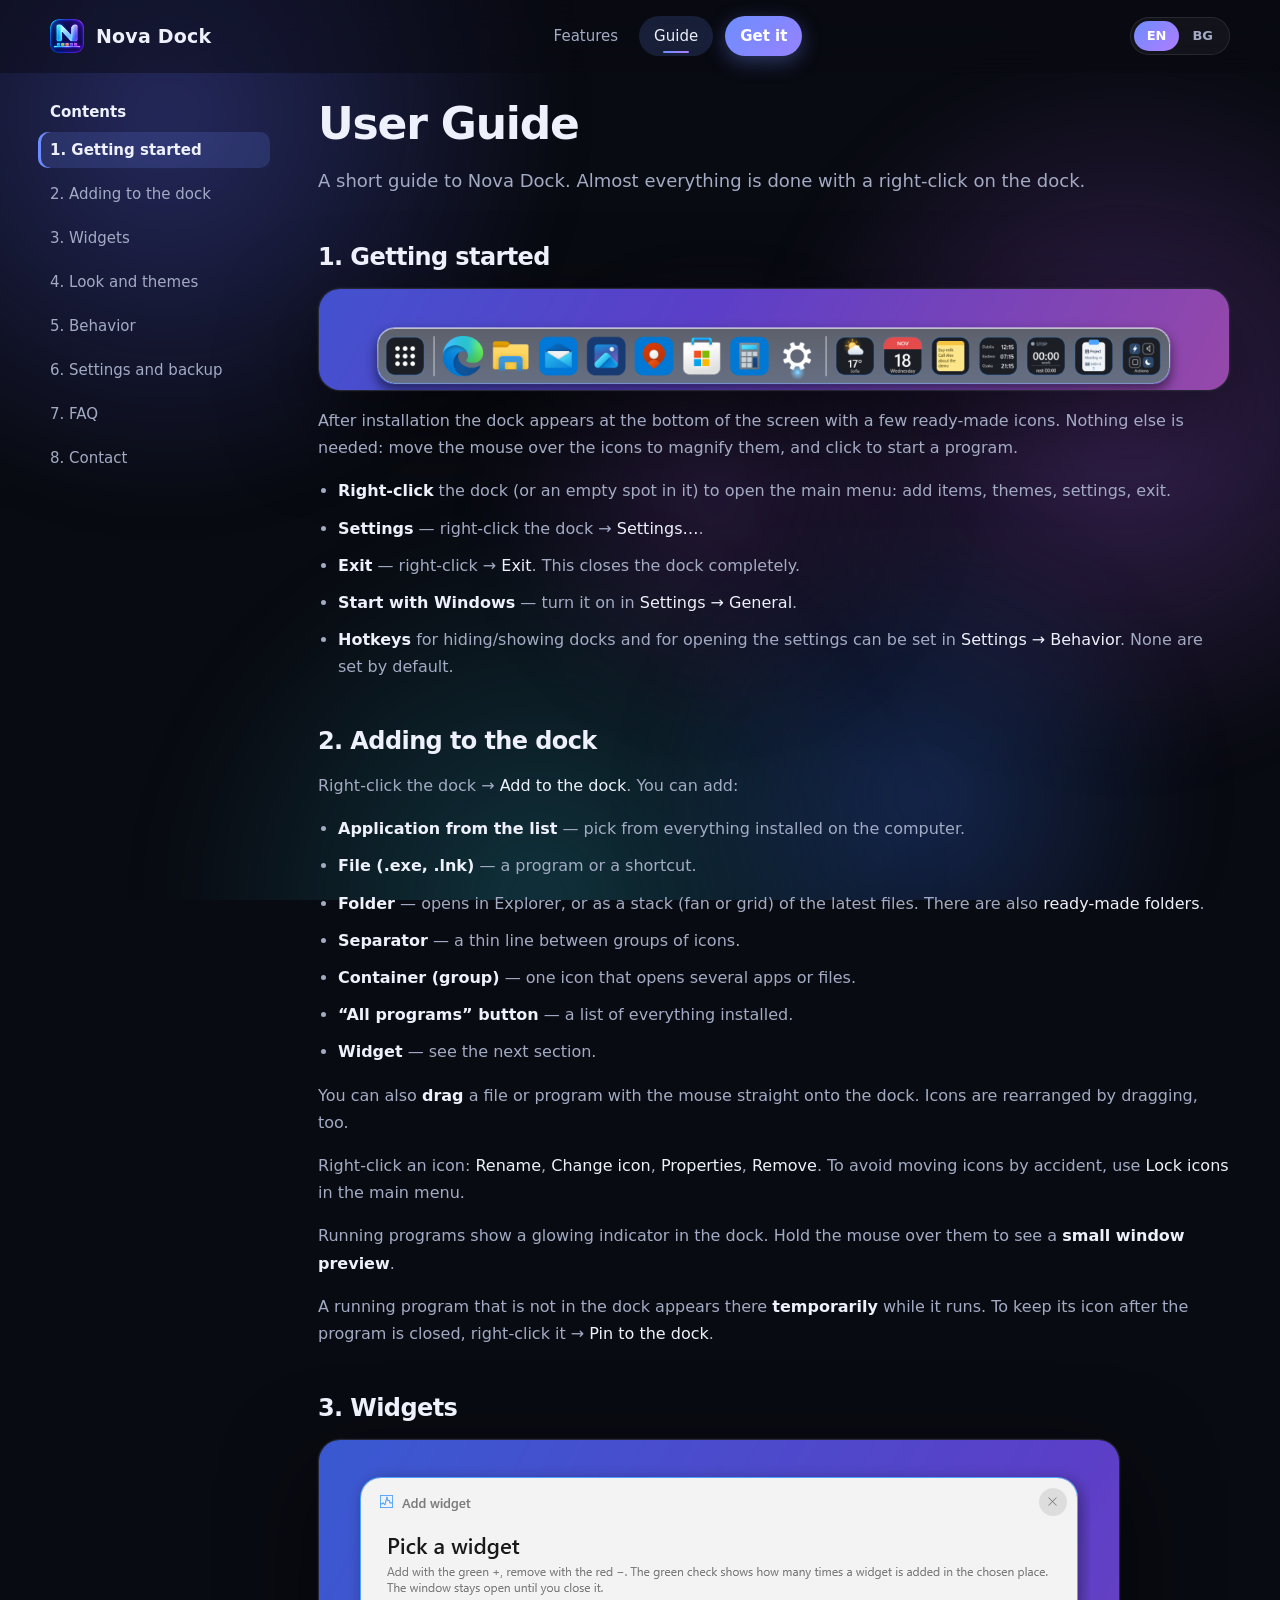
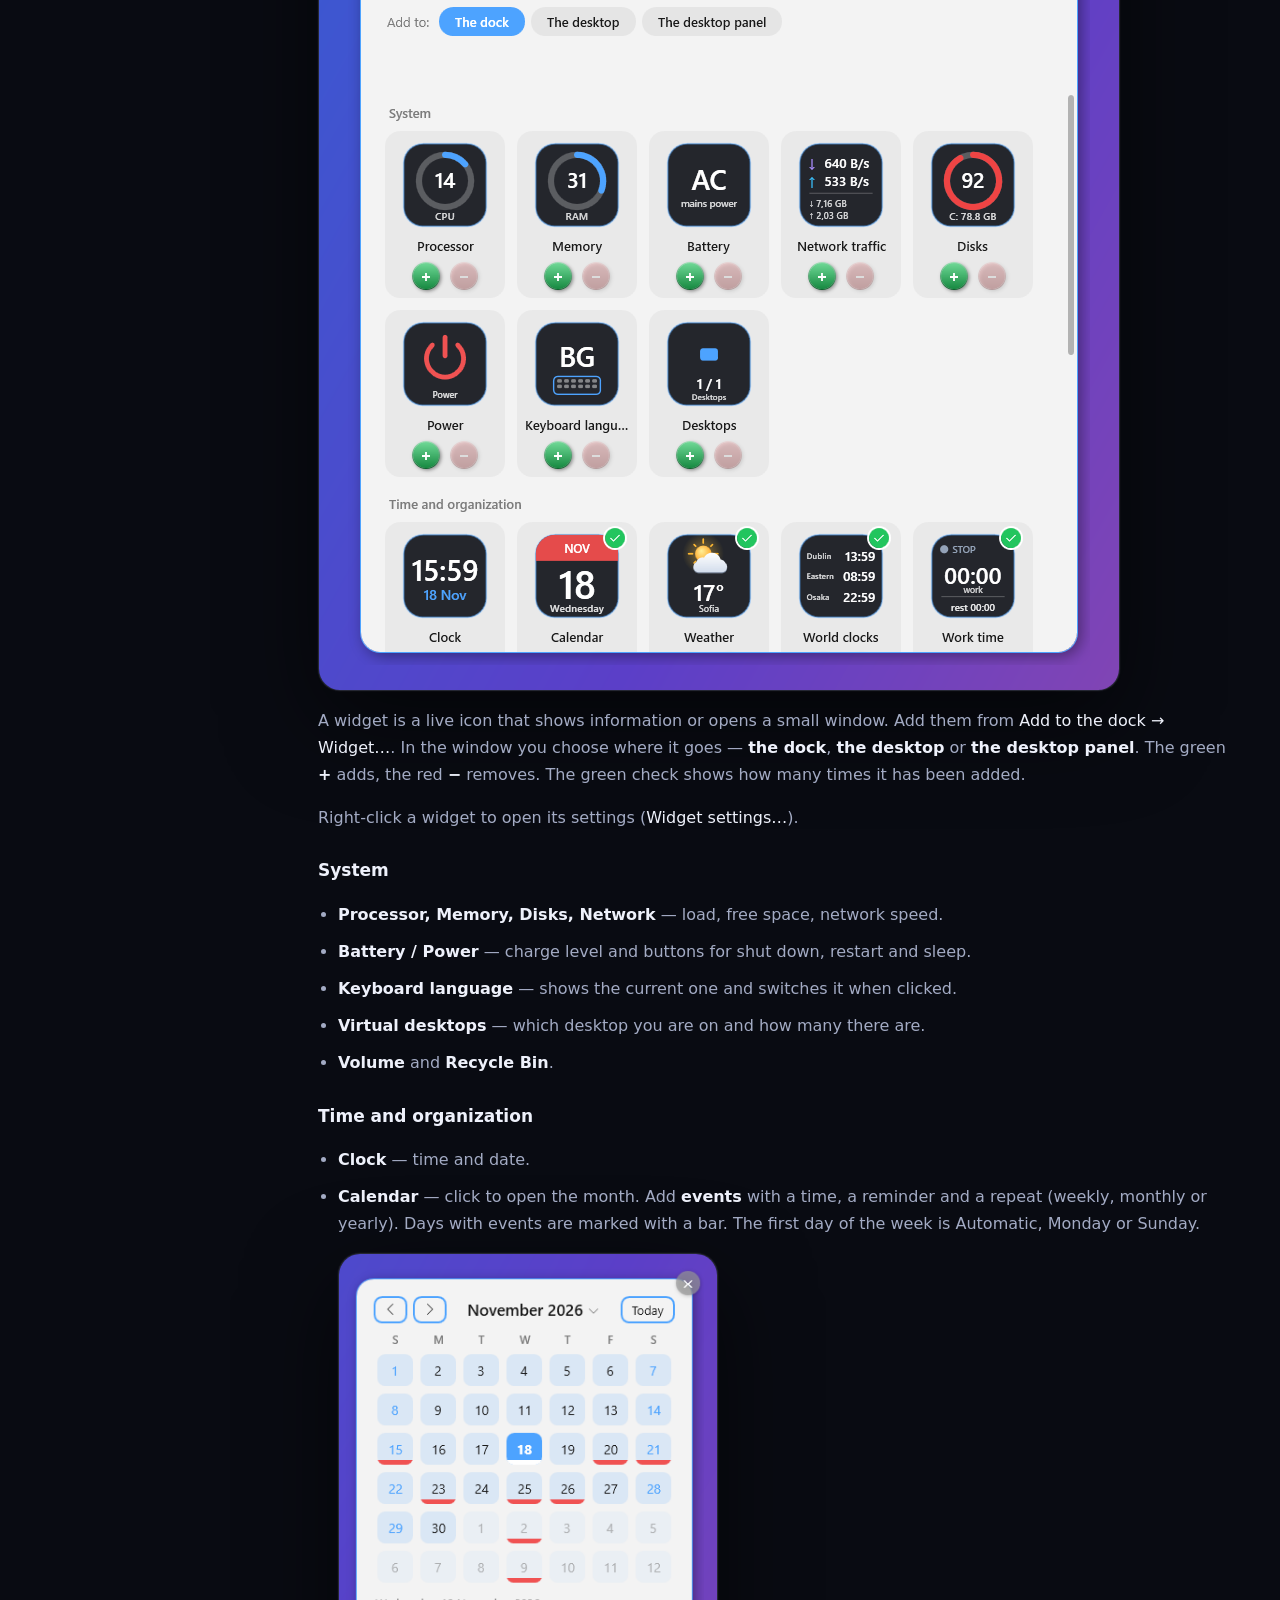
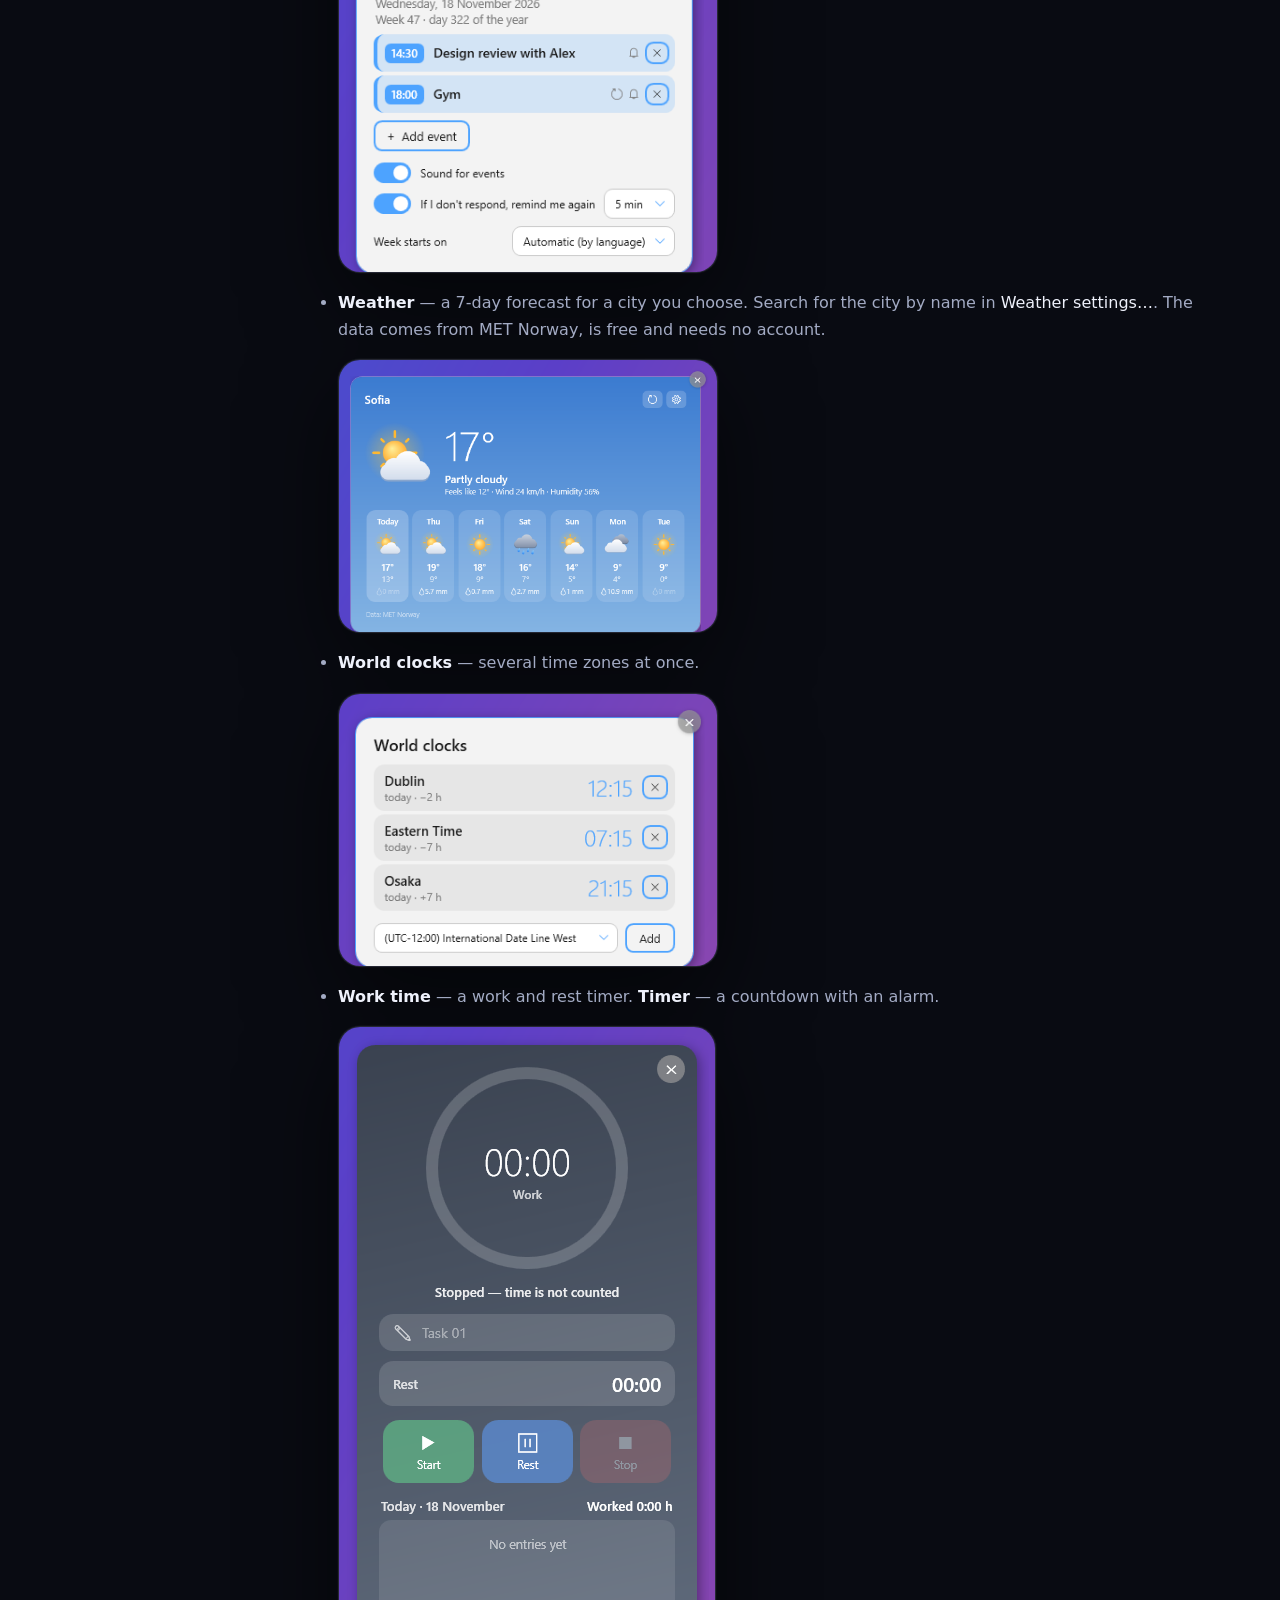
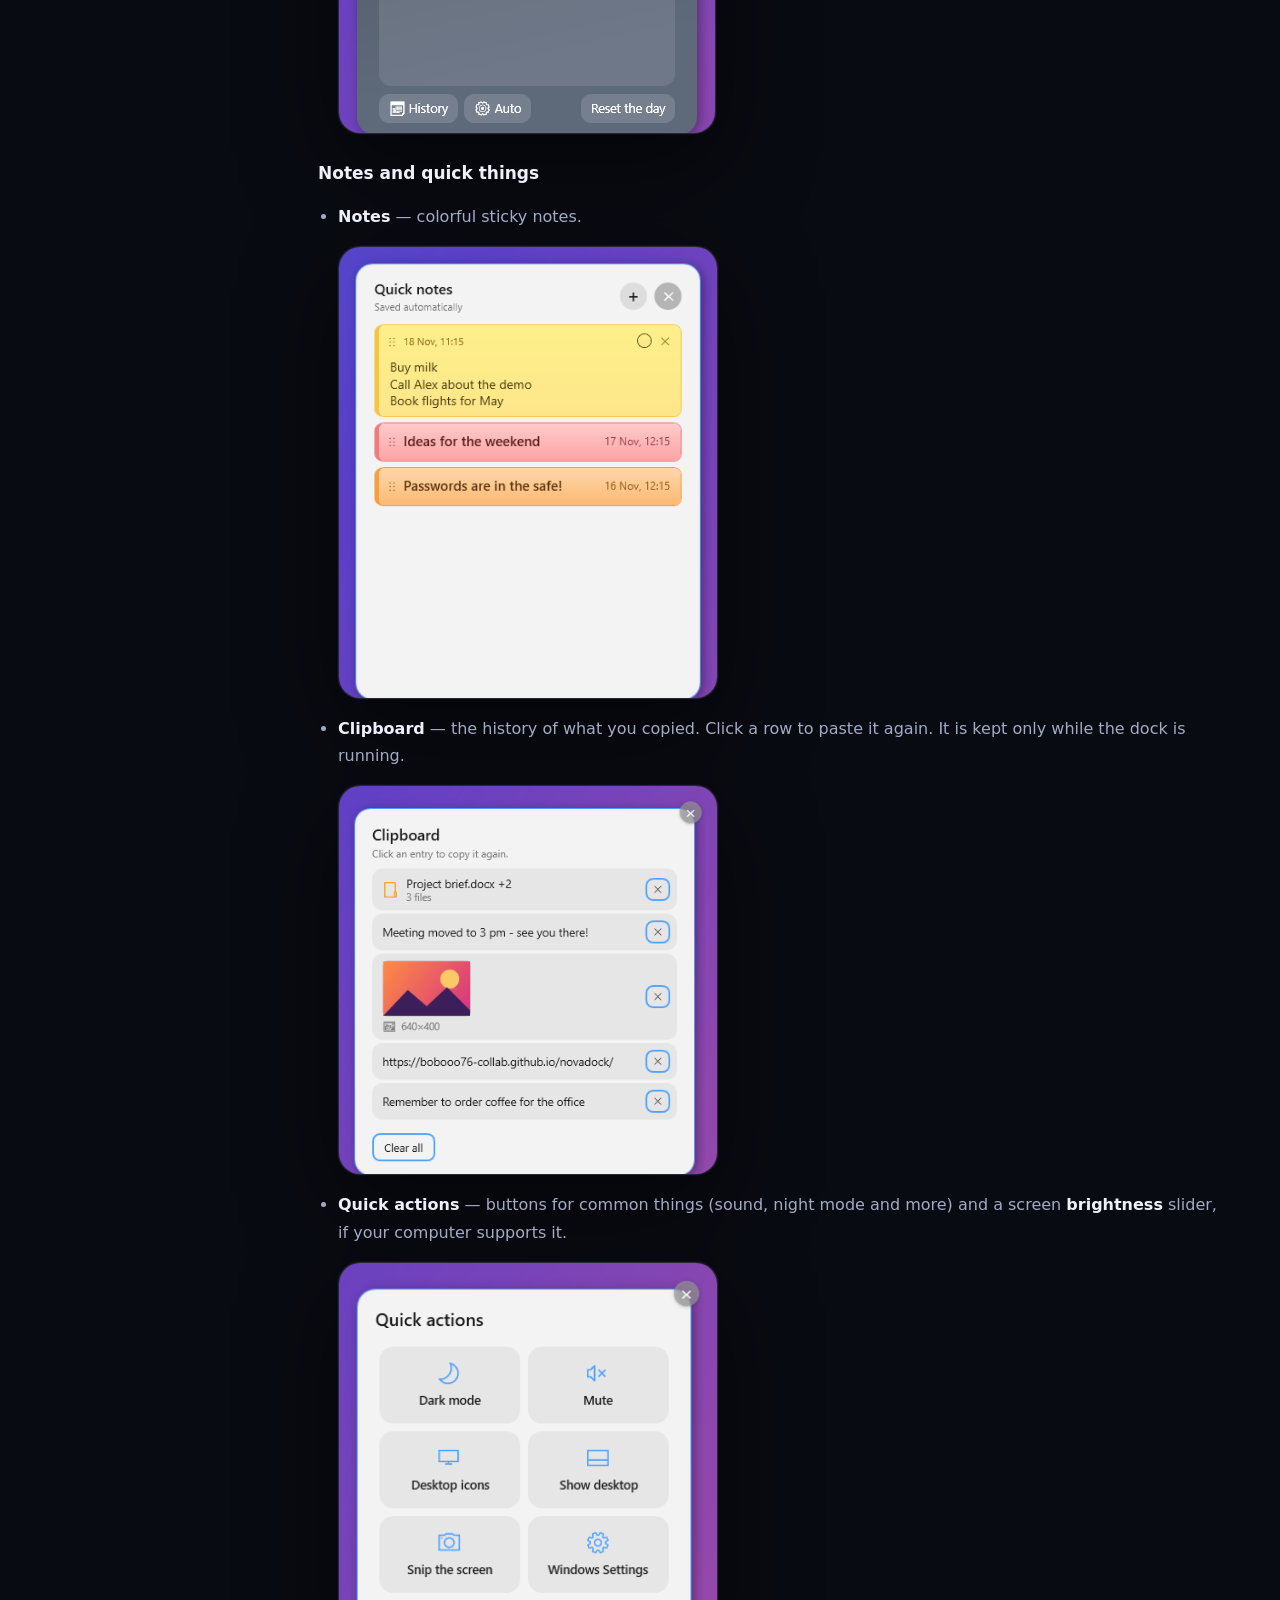
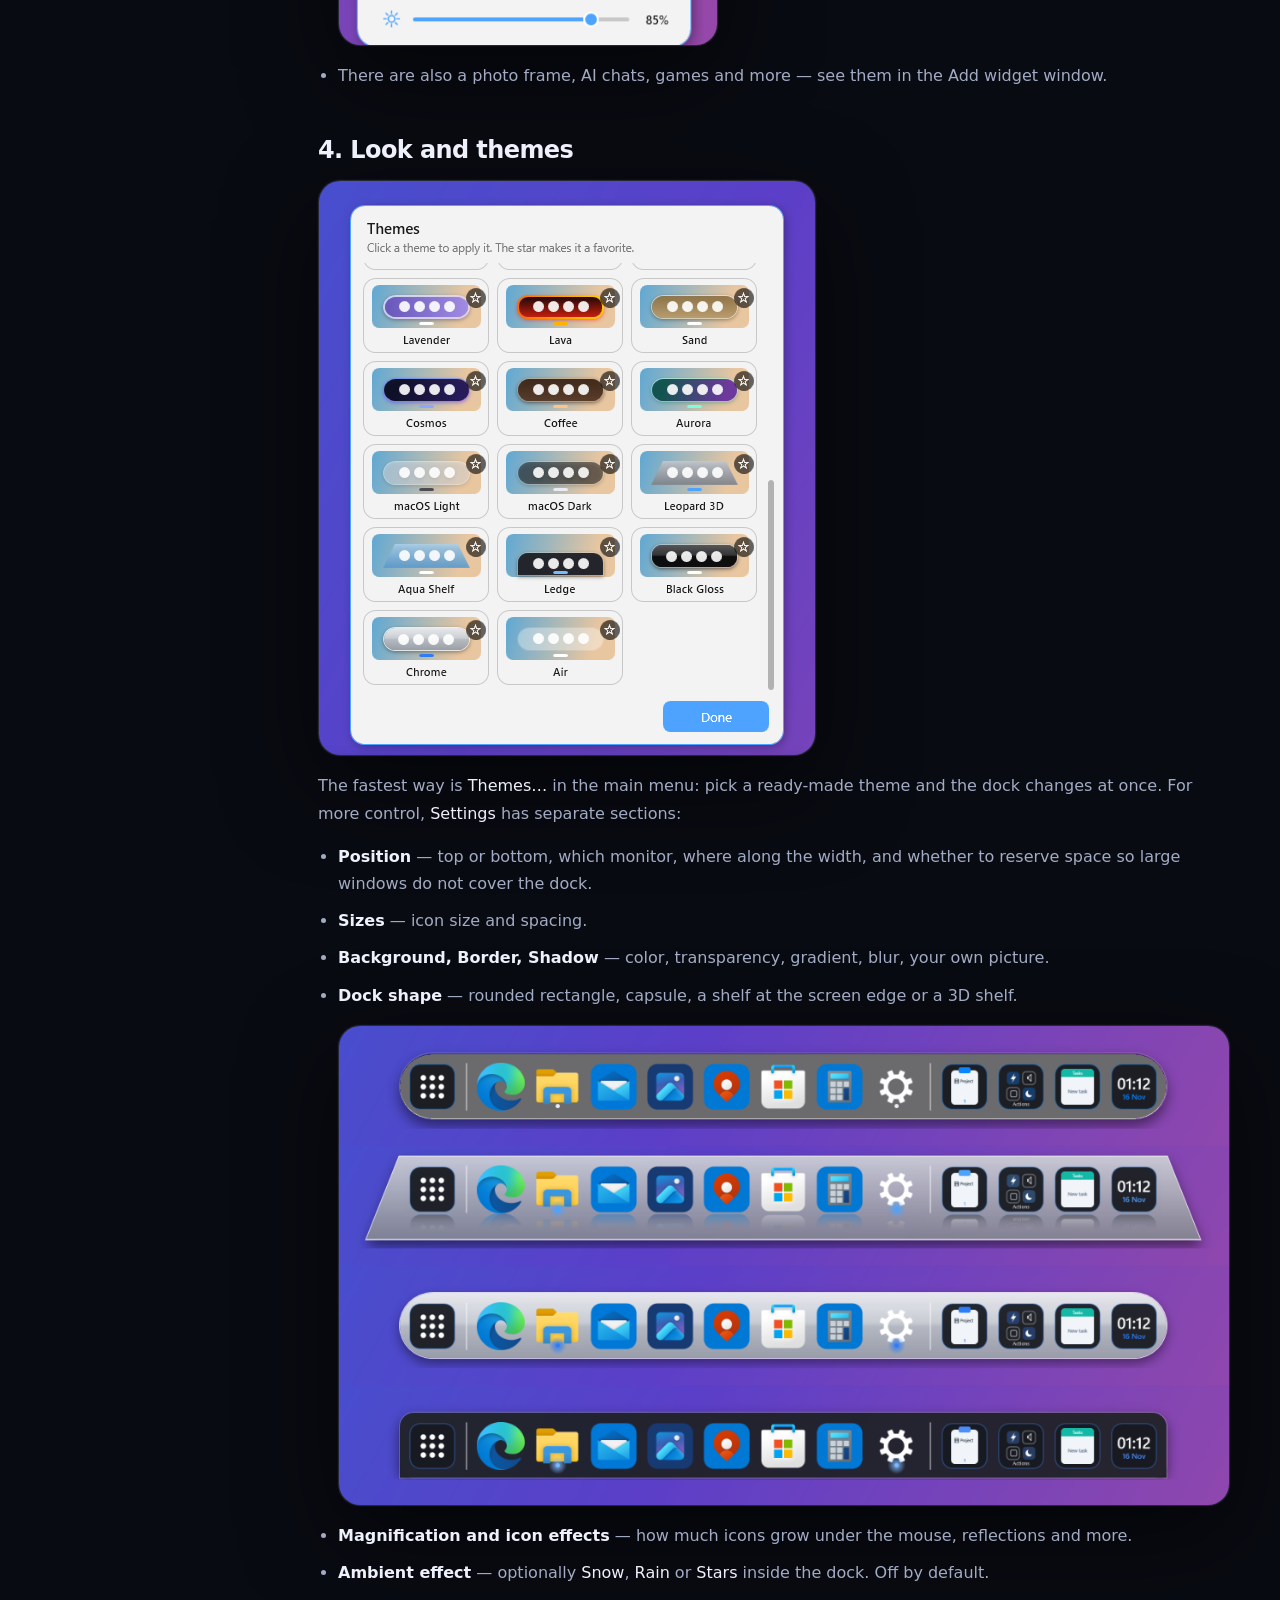
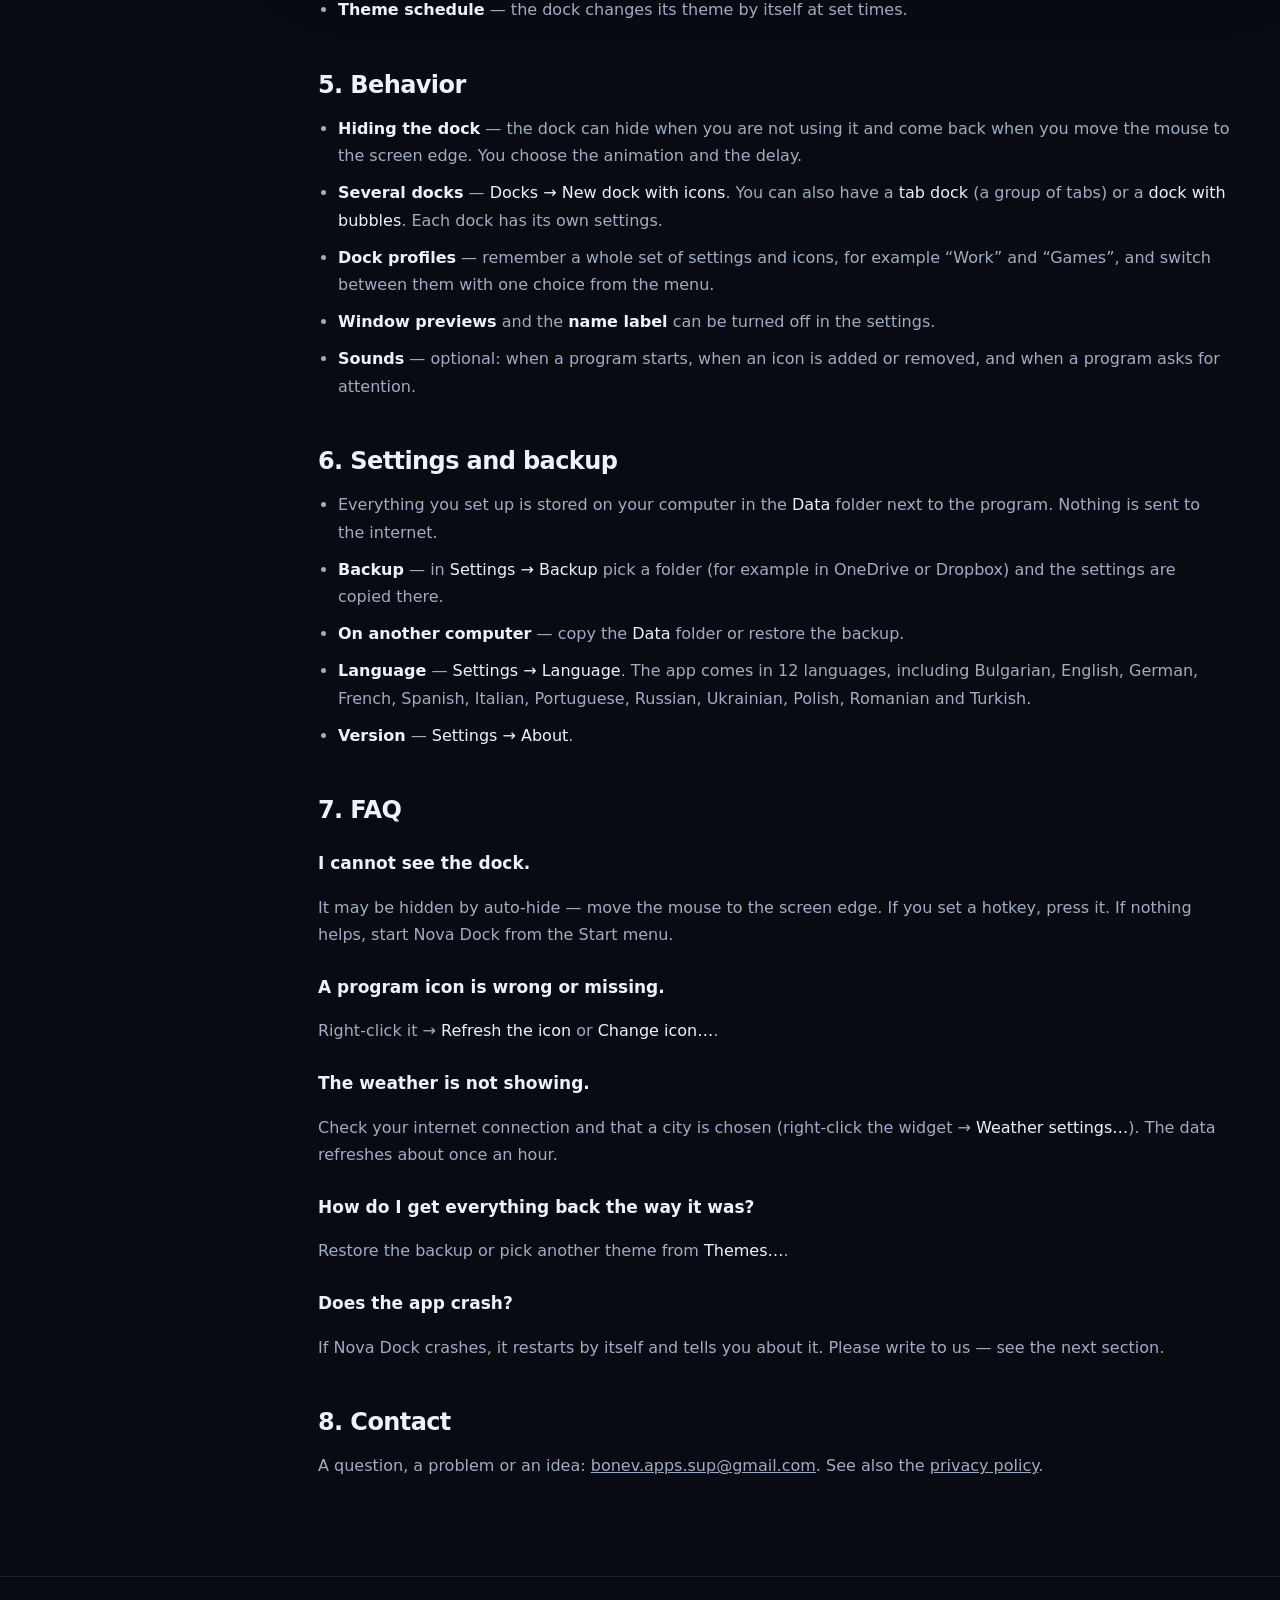
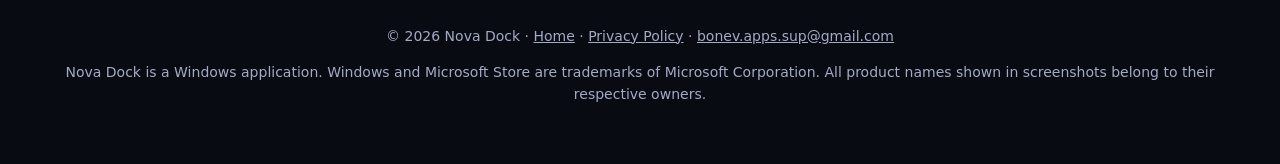
==== commit ea1e2735: "Guide: temporary running apps and Pin to the dock Co-Authored-By: Claude Sonnet 5.5 <noreply@anthrop" ====
--- a/guide.html
+++ b/guide.html
@@ -11,6 +11,7 @@
 </head>
 <body>
 
+<canvas class="trail" aria-hidden="true"></canvas>
 <div class="bg" aria-hidden="true"><i></i><i></i><i></i><i></i><i></i></div>
 
 <nav class="top">
@@ -75,6 +76,7 @@
         <p>You can also <strong>drag</strong> a file or program with the mouse straight onto the dock. Icons are rearranged by dragging, too.</p>
         <p>Right-click an icon: <em>Rename</em>, <em>Change icon</em>, <em>Properties</em>, <em>Remove</em>. To avoid moving icons by accident, use <em>Lock icons</em> in the main menu.</p>
         <p>Running programs show a glowing indicator in the dock. Hold the mouse over them to see a <strong>small window preview</strong>.</p>
+        <p>A running program that is not in the dock appears there <strong>temporarily</strong> while it runs. To keep its icon after the program is closed, right-click it → <em>Pin to the dock</em>.</p>
 
         <h2 id="widgets-en">3. Widgets</h2>
         <img class="shot" src="img/gallery.png" alt="The Add widget window" loading="lazy">
@@ -206,6 +208,7 @@
         <p>Можеш и да <strong>влачиш</strong> файл или програма с мишката направо върху дока. Иконите се пренареждат пак с влачене.</p>
         <p>Десен бутон върху самата икона: <em>Преименувай</em>, <em>Смени иконата</em>, <em>Свойства</em>, <em>Премахни</em>. Ако искаш да не ги местиш случайно, ползвай <em>Заключи иконите</em> в главното меню.</p>
         <p>Отворените програми се показват в дока със светещ индикатор. Задръж мишката върху тях, за да видиш <strong>малък преглед на прозореца</strong>.</p>
+        <p>Отворена програма, която не е в дока, се показва в него <strong>временно</strong>, докато работи. За да остане иконата и след затваряне на програмата, щракни с десен бутон върху нея → <em>Закачи към дока</em>.</p>
 
         <h2 id="widgets">3. Уиджети</h2>
         <img class="shot" src="img/gallery.png" alt="Прозорецът за добавяне на уиджет" loading="lazy">
--- a/css/style.css
+++ b/css/style.css
@@ -101,8 +101,10 @@
 svg.i { width: 24px; height: 24px; stroke: currentColor; fill: none; stroke-width: 1.7; stroke-linecap: round; stroke-linejoin: round; }
 
 nav.top {
-  position: sticky;
+  position: fixed;
   top: 0;
+  left: 0;
+  right: 0;
   z-index: 20;
   backdrop-filter: blur(16px);
   background: rgba(9, 11, 18, 0.45);
@@ -293,7 +295,7 @@
 .promise { padding: 0 0 20px; }
 .promise .grid { margin-top: 0; grid-template-columns: repeat(auto-fit, minmax(260px, 1fr)); }
 
-.guide { padding: 64px 0 80px; position: relative; }
+.guide { padding: 28px 0 80px; position: relative; }
 .guide h1 { font-size: clamp(32px, 5vw, 44px); margin: 0 0 6px; }
 .guide h2 { font-size: 24px; margin: 48px 0 12px; scroll-margin-top: 90px; }
 .guide h3 { font-size: 17px; margin: 26px 0 6px; }
@@ -307,7 +309,7 @@
 .guide .shot { display: block; max-width: 100%; height: auto; margin: 16px 0; }
 .guide-layout { display: grid; grid-template-columns: 220px minmax(0, 1fr); gap: 48px; }
 .guide .l-bg.guide-layout, html[lang="bg"] .guide .guide-layout { display: grid; }
-.toc { position: sticky; top: 90px; align-self: start; display: flex; flex-direction: column; gap: 8px; font-size: 15px; }
+.toc { position: sticky; top: 100px; align-self: start; display: flex; flex-direction: column; gap: 8px; font-size: 15px; }
 .toc a { text-decoration: none; color: var(--dim); }
 .toc a:hover { color: var(--text); }
 html[lang="bg"] .guide .l-en, html:not([lang="bg"]) .guide .l-bg { display: none; }
@@ -321,3 +323,6 @@
 .toc a { padding: 6px 12px; margin-left: -12px; border-radius: 10px; transition: background .2s, color .2s; }
 .toc a.on { background: rgba(109, 141, 255, 0.18); color: var(--text); font-weight: 600; box-shadow: inset 3px 0 0 var(--accent); }
 @media (max-width: 880px) { .toc a { margin-left: 0; } }
+.gallery .stack { display: flex; flex-direction: column; gap: 28px; }
+
+body { padding-top: 72px; }
